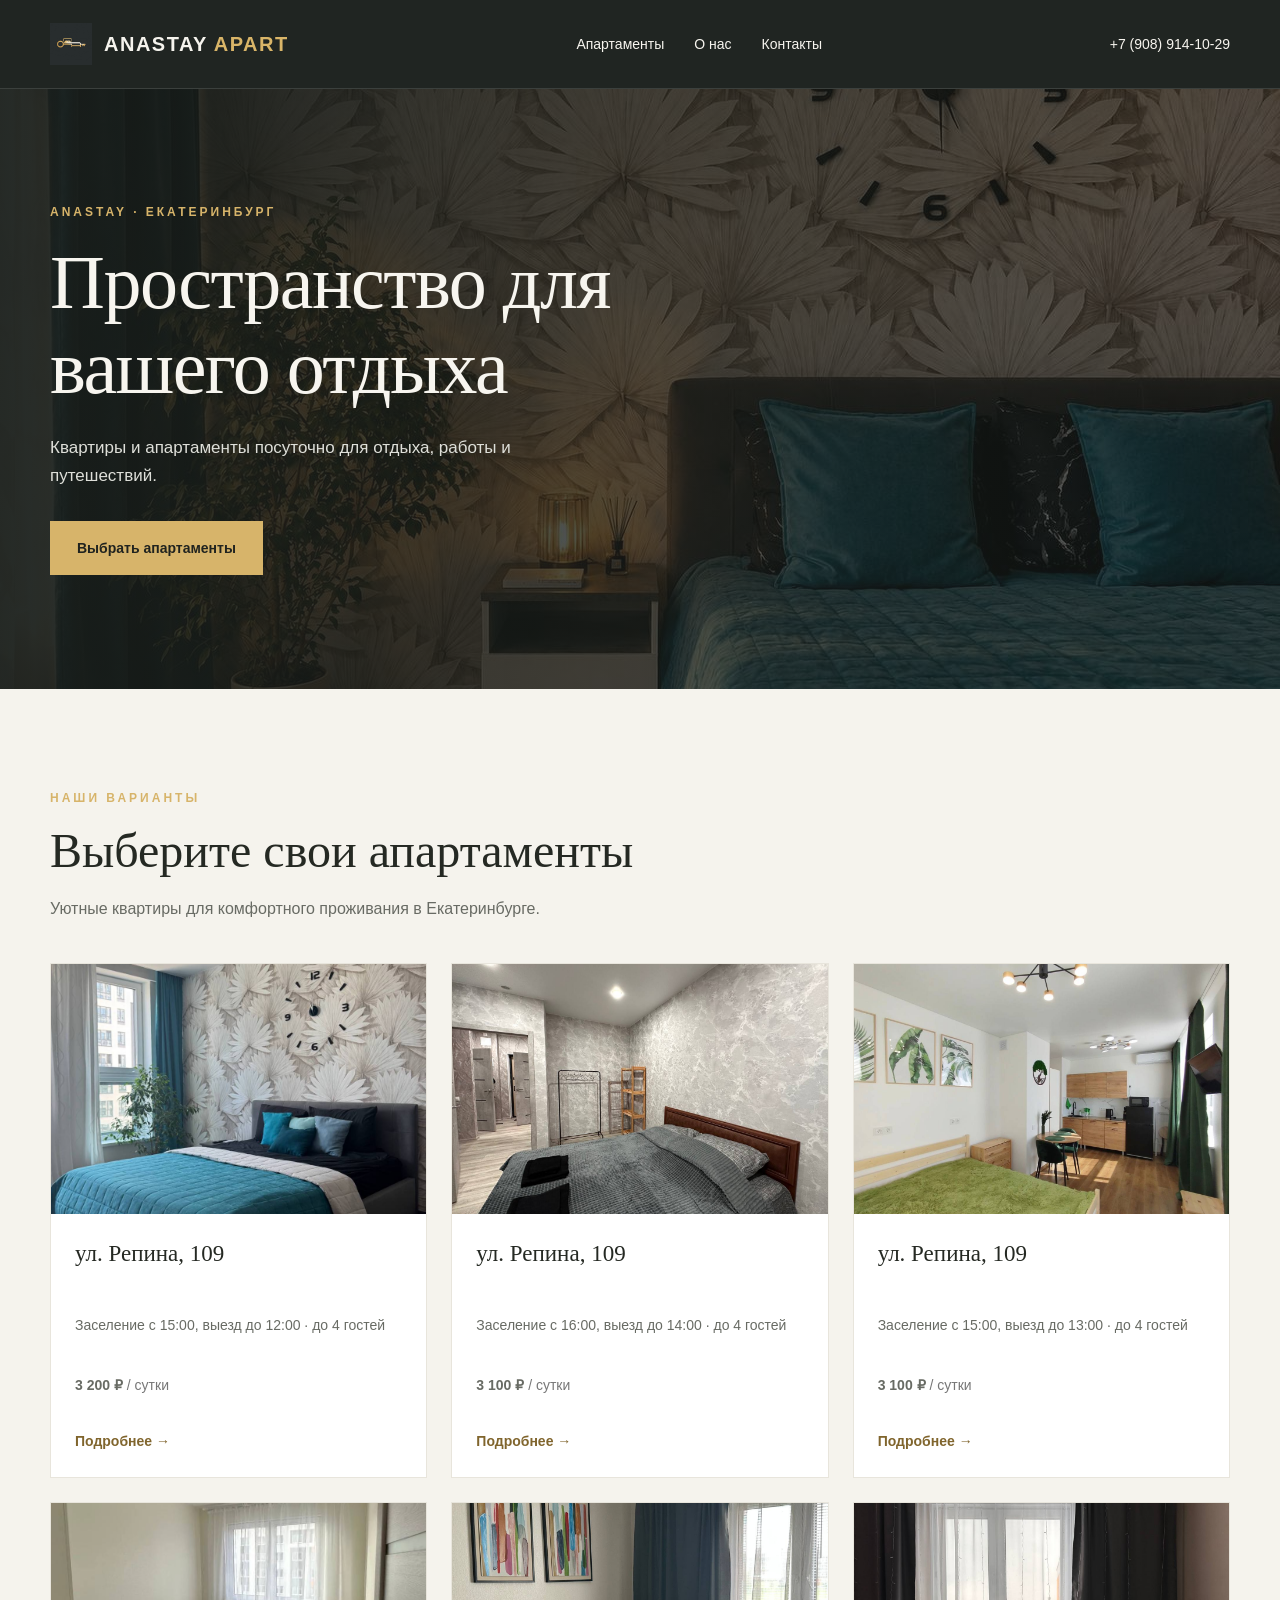
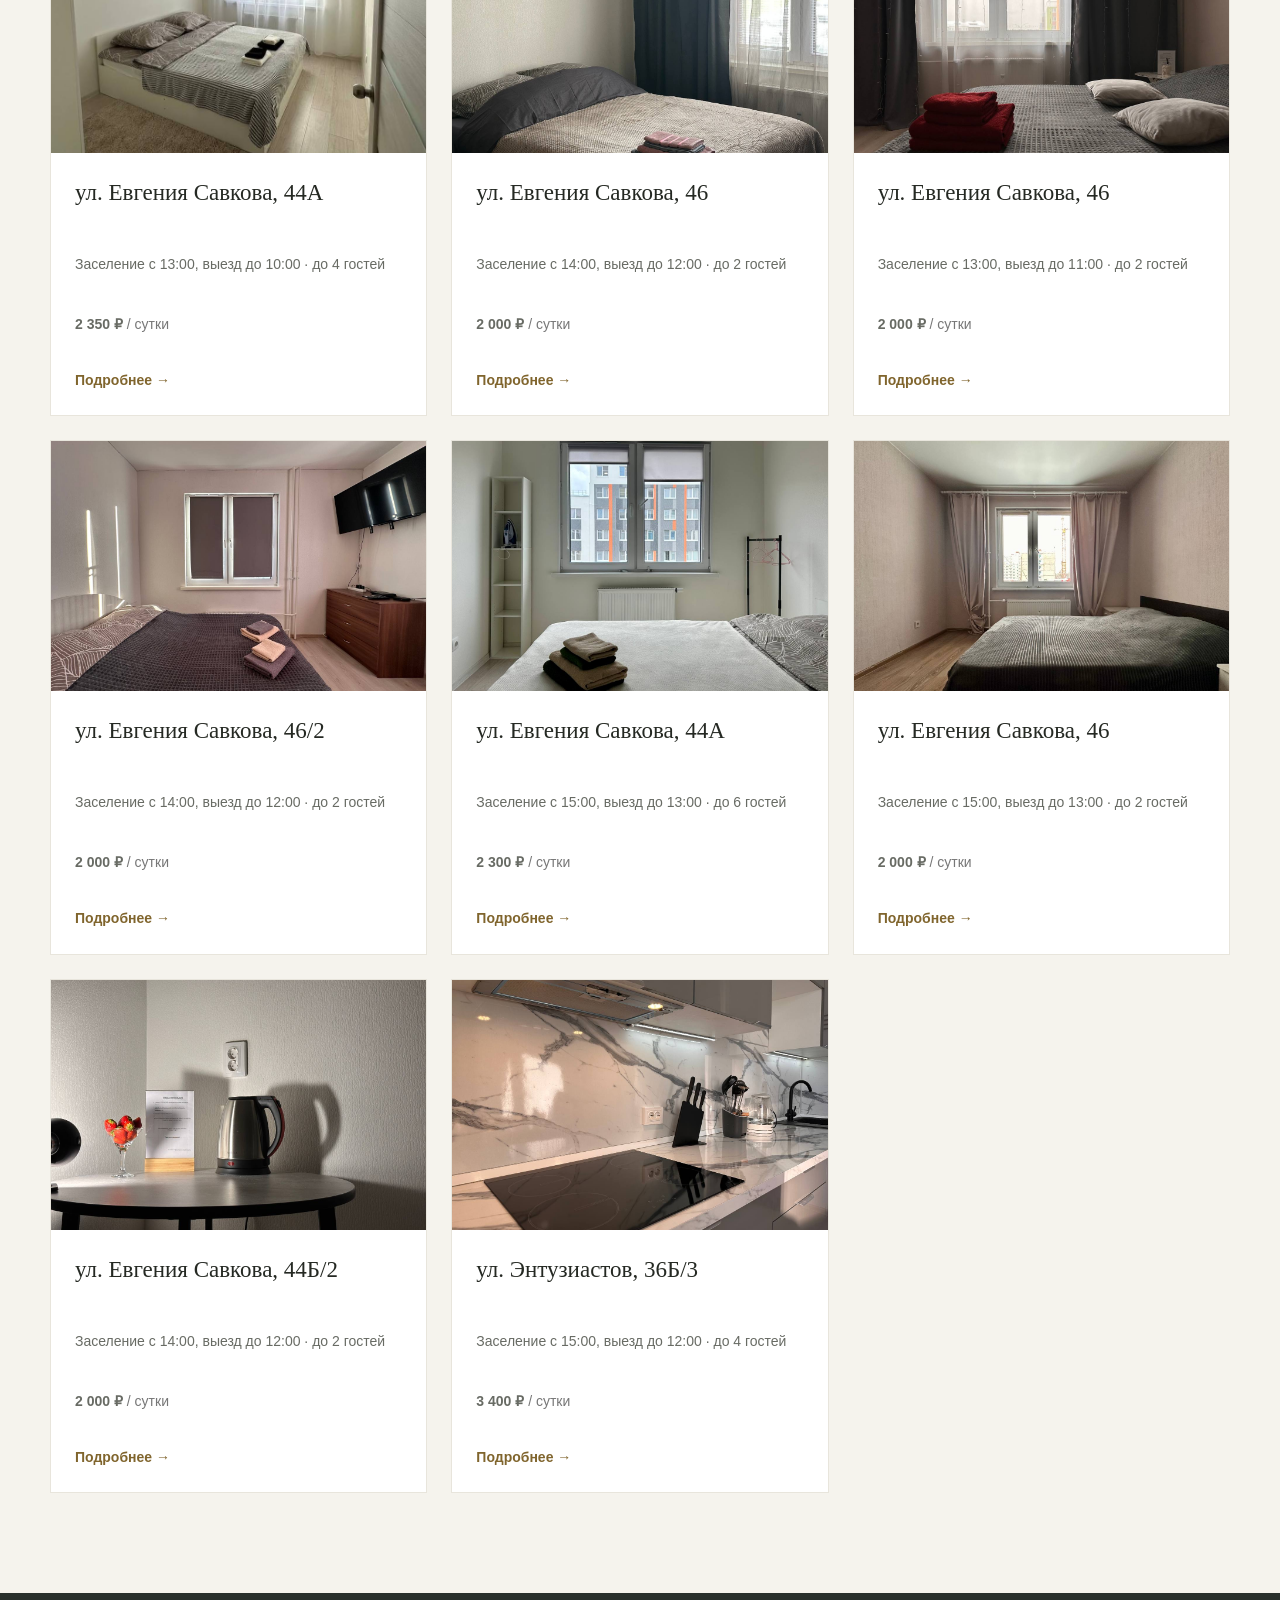
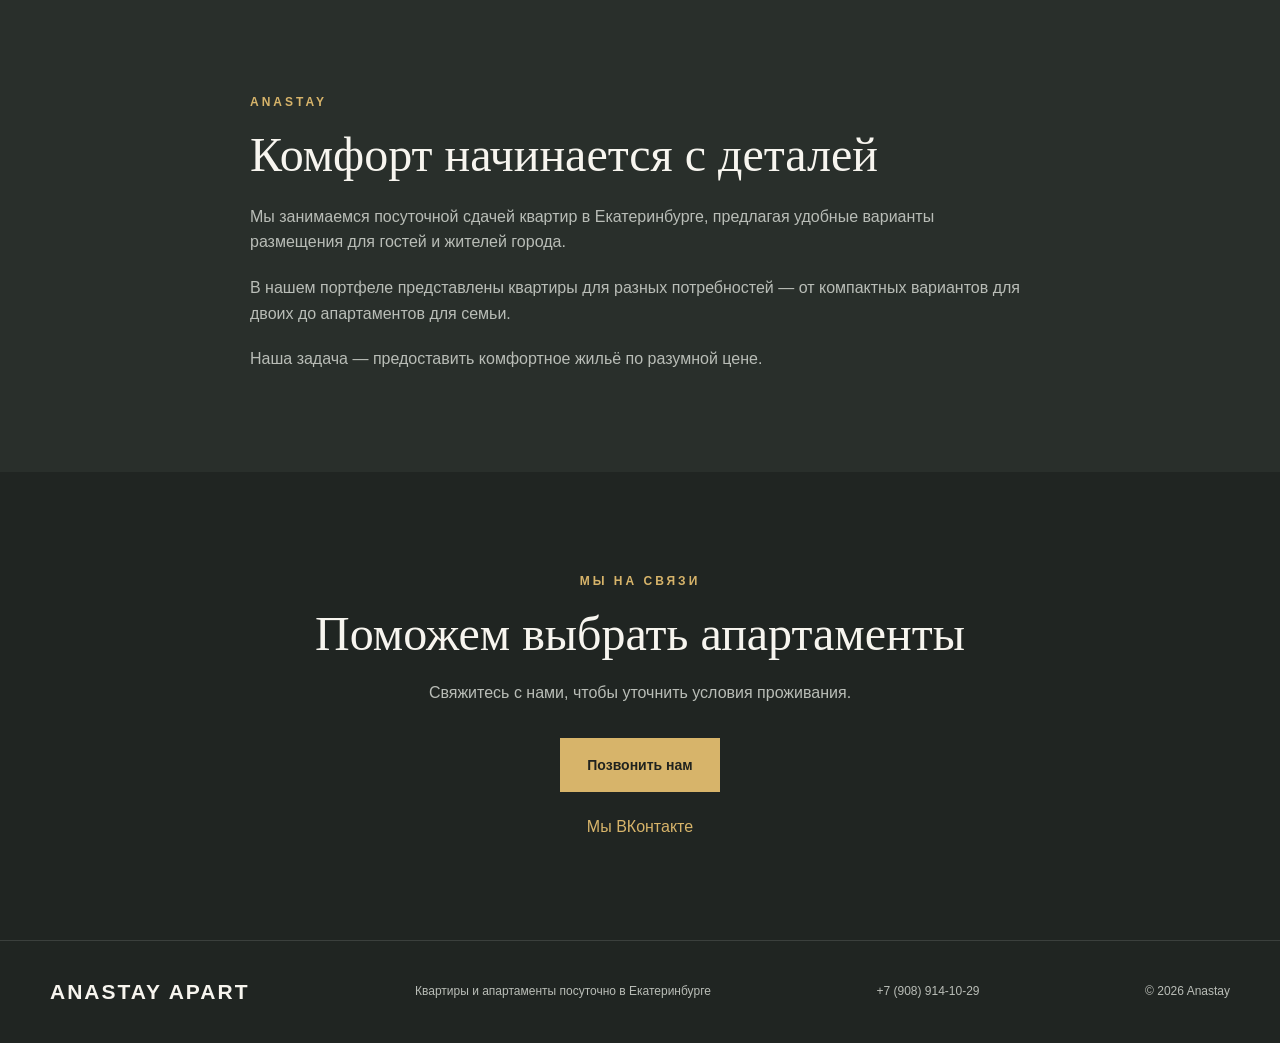
==== index.html @ eadfdbca "Update index.html" ====
<!DOCTYPE html>
<html lang="ru">
<head>
  <meta charset="UTF-8">
  <meta name="viewport" content="width=device-width, initial-scale=1.0">

  <meta name="description" content="Квартиры и апартаменты посуточно в Екатеринбурге. Уютное жильё для отдыха, работы и путешествий.">

  <meta name="theme-color" content="#202522">

  <title>ANASTAY APART — квартиры посуточно в Екатеринбурге</title>

  <link rel="stylesheet" href="style.css?v=3">
</head>

<body>
  <header class="header">
    <div class="container header__inner">

      <a class="logo" href="./" aria-label="ANASTAY APART — главная">
        <img src="logo.png" alt="ANASTAY APART">
        <span class="logo__text">ANASTAY <span>APART</span></span>
      </a>

      <nav class="nav" aria-label="Основная навигация">
        <a href="#apartments">Апартаменты</a>
        <a href="#about">О нас</a>
        <a href="#contacts">Контакты</a>
      </nav>

      <a class="header__phone" href="tel:+79089141029">
        +7 (908) 914-10-29
      </a>

    </div>
  </header>

  <main>
    <section
      class="hero"
      style="background-image: linear-gradient(90deg, rgba(24,29,26,.94), rgba(24,29,26,.55)), url('hero.jpg'); background-position: center; background-size: cover; background-repeat: no-repeat;"
    >
      <div class="container hero__content">
        <p class="eyebrow">ANASTAY · ЕКАТЕРИНБУРГ</p>

        <h1>Пространство для вашего отдыха</h1>

        <p class="hero__text">
          Квартиры и апартаменты посуточно
          для отдыха, работы и путешествий.
        </p>

        <a class="button" href="#apartments">
          Выбрать апартаменты
        </a>
      </div>
    </section>

    <section class="apartments section" id="apartments">
      <div class="container">

        <p class="eyebrow">НАШИ ВАРИАНТЫ</p>

        <h2>Выберите свои апартаменты</h2>

        <p class="section__text">
          Уютные квартиры для комфортного проживания в Екатеринбурге.
        </p>

        <div class="apartments__grid" id="apartment-list">

          <article class="apartment-card">
            <a href="apartment-1.html" aria-label="Подробнее о квартире на Репина, 109">
              <img class="apartment-card__image" src="apartment-1-6.jpg" alt="Квартира на улице Репина, 109" loading="lazy">
            </a>
            <div class="apartment-card__content">
              <h3>ул. Репина, 109</h3>
              <p>Заселение с 15:00, выезд до 12:00 · до 4 гостей</p>
              <p class="apartment-card__price">3 200 ₽ <span>/ сутки</span></p>
              <a class="apartment-card__link" href="apartment-1.html">Подробнее →</a>
            </div>
          </article>

          <article class="apartment-card">
            <a href="apartment-2.html" aria-label="Подробнее о квартире на Репина, 109">
              <img class="apartment-card__image" src="apartment-2-1.jpg" alt="Квартира на улице Репина, 109" loading="lazy">
            </a>
            <div class="apartment-card__content">
              <h3>ул. Репина, 109</h3>
              <p>Заселение с 16:00, выезд до 14:00 · до 4 гостей</p>
              <p class="apartment-card__price">3 100 ₽ <span>/ сутки</span></p>
              <a class="apartment-card__link" href="apartment-2.html">Подробнее →</a>
            </div>
          </article>

          <article class="apartment-card">
            <a href="apartment-3.html" aria-label="Подробнее о квартире на Репина, 109">
              <img class="apartment-card__image" src="apartment-3-1.jpg" alt="Квартира на улице Репина, 109" loading="lazy">
            </a>
            <div class="apartment-card__content">
              <h3>ул. Репина, 109</h3>
              <p>Заселение с 15:00, выезд до 13:00 · до 4 гостей</p>
              <p class="apartment-card__price">3 100 ₽ <span>/ сутки</span></p>
              <a class="apartment-card__link" href="apartment-3.html">Подробнее →</a>
            </div>
          </article>

          <article class="apartment-card">
            <a href="apartment-4.html" aria-label="Подробнее о квартире на Савкова, 44А">
              <img class="apartment-card__image" src="apartment-4-1.jpg" alt="Квартира на улице Евгения Савкова, 44А" loading="lazy">
            </a>
            <div class="apartment-card__content">
              <h3>ул. Евгения Савкова, 44А</h3>
              <p>Заселение с 13:00, выезд до 10:00 · до 4 гостей</p>
              <p class="apartment-card__price">2 350 ₽ <span>/ сутки</span></p>
              <a class="apartment-card__link" href="apartment-4.html">Подробнее →</a>
            </div>
          </article>

          <article class="apartment-card">
            <a href="apartment-5.html" aria-label="Подробнее о квартире на Савкова, 46">
              <img class="apartment-card__image" src="apartment-5-1.jpg" alt="Квартира на улице Евгения Савкова, 46" loading="lazy">
            </a>
            <div class="apartment-card__content">
              <h3>ул. Евгения Савкова, 46</h3>
              <p>Заселение с 14:00, выезд до 12:00 · до 2 гостей</p>
              <p class="apartment-card__price">2 000 ₽ <span>/ сутки</span></p>
              <a class="apartment-card__link" href="apartment-5.html">Подробнее →</a>
            </div>
          </article>

          <article class="apartment-card">
            <a href="apartment-6.html" aria-label="Подробнее о квартире на Савкова, 46">
              <img class="apartment-card__image" src="apartment-6-1.jpg" alt="Квартира на улице Евгения Савкова, 46" loading="lazy">
            </a>
            <div class="apartment-card__content">
              <h3>ул. Евгения Савкова, 46</h3>
              <p>Заселение с 13:00, выезд до 11:00 · до 2 гостей</p>
              <p class="apartment-card__price">2 000 ₽ <span>/ сутки</span></p>
              <a class="apartment-card__link" href="apartment-6.html">Подробнее →</a>
            </div>
          </article>

          <article class="apartment-card">
            <a href="apartment-7.html" aria-label="Подробнее о квартире на Савкова, 46/2">
              <img class="apartment-card__image" src="apartment-7-1.jpg" alt="Квартира на улице Евгения Савкова, 46/2" loading="lazy">
            </a>
            <div class="apartment-card__content">
              <h3>ул. Евгения Савкова, 46/2</h3>
              <p>Заселение с 14:00, выезд до 12:00 · до 2 гостей</p>
              <p class="apartment-card__price">2 000 ₽ <span>/ сутки</span></p>
              <a class="apartment-card__link" href="apartment-7.html">Подробнее →</a>
            </div>
          </article>

          <article class="apartment-card">
            <a href="apartment-8.html" aria-label="Подробнее о квартире на Савкова, 44А">
              <img class="apartment-card__image" src="apartment-8-1.jpg" alt="Квартира на улице Евгения Савкова, 44А" loading="lazy">
            </a>
            <div class="apartment-card__content">
              <h3>ул. Евгения Савкова, 44А</h3>
              <p>Заселение с 15:00, выезд до 13:00 · до 6 гостей</p>
              <p class="apartment-card__price">2 300 ₽ <span>/ сутки</span></p>
              <a class="apartment-card__link" href="apartment-8.html">Подробнее →</a>
            </div>
          </article>

          <article class="apartment-card">
            <a href="apartment-9.html" aria-label="Подробнее о квартире на Савкова, 46">
              <img class="apartment-card__image" src="apartment-9-1.jpg" alt="Квартира на улице Евгения Савкова, 46" loading="lazy">
            </a>
            <div class="apartment-card__content">
              <h3>ул. Евгения Савкова, 46</h3>
              <p>Заселение с 15:00, выезд до 13:00 · до 2 гостей</p>
              <p class="apartment-card__price">2 000 ₽ <span>/ сутки</span></p>
              <a class="apartment-card__link" href="apartment-9.html">Подробнее →</a>
            </div>
          </article>

          <article class="apartment-card">
            <a href="apartment-10.html" aria-label="Подробнее о квартире на Савкова, 44Б/2">
              <img class="apartment-card__image" src="apartment-10-1.jpg" alt="Квартира на улице Евгения Савкова, 44Б/2" loading="lazy">
            </a>
            <div class="apartment-card__content">
              <h3>ул. Евгения Савкова, 44Б/2</h3>
              <p>Заселение с 14:00, выезд до 12:00 · до 2 гостей</p>
              <p class="apartment-card__price">2 000 ₽ <span>/ сутки</span></p>
              <a class="apartment-card__link" href="apartment-10.html">Подробнее →</a>
            </div>
          </article>

          <article class="apartment-card">
            <a href="apartment-11.html" aria-label="Подробнее о квартире на Энтузиастов, 36Б/3">
              <img class="apartment-card__image" src="apartment-11-1.jpg" alt="Квартира на улице Энтузиастов, 36Б/3" loading="lazy">
            </a>
            <div class="apartment-card__content">
              <h3>ул. Энтузиастов, 36Б/3</h3>
              <p>Заселение с 15:00, выезд до 12:00 · до 4 гостей</p>
              <p class="apartment-card__price">3 400 ₽ <span>/ сутки</span></p>
              <a class="apartment-card__link" href="apartment-11.html">Подробнее →</a>
            </div>
          </article>

        </div>
      </div>
    </section>

    <section class="about section" id="about">
      <div class="container about__content">
        <p class="eyebrow">ANASTAY</p>

        <h2>Комфорт начинается с деталей</h2>

        <p>
          Мы занимаемся посуточной сдачей квартир в Екатеринбурге,
          предлагая удобные варианты размещения для гостей и жителей города.
        </p>

        <p>
          В нашем портфеле представлены квартиры для разных потребностей —
          от компактных вариантов для двоих до апартаментов для семьи.
        </p>

        <p>
          Наша задача — предоставить комфортное жильё по разумной цене.
        </p>
      </div>
    </section>

    <section class="contacts section" id="contacts">
      <div class="container contacts__content">
        <p class="eyebrow">МЫ НА СВЯЗИ</p>

        <h2>Поможем выбрать апартаменты</h2>

        <p>Свяжитесь с нами, чтобы уточнить условия проживания.</p>

        <a class="button" href="tel:+79089141029">
          Позвонить нам
        </a>

        <a
          class="social-link"
          href="https://vk.ru/anastayapart"
          target="_blank"
          rel="noopener noreferrer"
        >
          Мы ВКонтакте
        </a>
      </div>
    </section>
  </main>

  <footer class="footer">
    <div class="container footer__inner">
      <a class="logo" href="./">ANASTAY APART</a>

      <p>Квартиры и апартаменты посуточно в Екатеринбурге</p>

      <a href="tel:+79089141029">+7 (908) 914-10-29</a>

      <p>© <span id="year">2026</span> Anastay</p>
    </div>
  </footer>
</body>
</html>
---- style.css ----
:root {
  --bg: #202522;
  --bg-light: #292f2b;
  --gold: #d7b46a;
  --gold-light: #ead39b;
  --text: #f7f5ef;
  --muted: #b9bdb7;
  --border: rgba(255, 255, 255, 0.12);
}

* {
  box-sizing: border-box;
  margin: 0;
  padding: 0;
}

html {
  scroll-behavior: smooth;
}

body {
  background: var(--bg);
  color: var(--text);
  font-family: Arial, Helvetica, sans-serif;
  line-height: 1.6;
}

a {
  color: inherit;
  text-decoration: none;
}

button,
a {
  -webkit-tap-highlight-color: transparent;
}

.container {
  width: min(1180px, calc(100% - 48px));
  margin: 0 auto;
}

.header {
  position: relative;
  z-index: 10;
  border-bottom: 1px solid var(--border);
  background: var(--bg);
}

.header__inner {
  min-height: 88px;
  display: flex;
  align-items: center;
  justify-content: space-between;
  gap: 28px;
}

.logo {
  flex-shrink: 0;
  font-size: 21px;
  font-weight: 700;
  letter-spacing: 2px;
}

.logo span {
  color: var(--gold);
  font-weight: 400;
}

.nav {
  display: flex;
  align-items: center;
  gap: 30px;
}

.nav a,
.header__phone {
  font-size: 14px;
  transition: color 0.2s ease;
}

.nav a:hover,
.header__phone:hover,
.social-link:hover {
  color: var(--gold);
}

.header__phone {
  white-space: nowrap;
}

.hero {
  min-height: 600px;
  display: flex;
  align-items: center;
  position: relative;
  overflow: hidden;
  background:
    linear-gradient(
      90deg,
      rgba(24, 29, 26, 0.96) 0%,
      rgba(24, 29, 26, 0.82) 48%,
      rgba(24, 29, 26, 0.35) 100%
    ),
    url("images/hero.jpg") center 55% / cover no-repeat,
    var(--bg-light);
}

.hero__content {
  padding-top: 80px;
  padding-bottom: 80px;
}

.eyebrow {
  margin-bottom: 18px;
  color: var(--gold);
  font-size: 12px;
  font-weight: 700;
  letter-spacing: 3px;
  text-transform: uppercase;
}

.hero h1 {
  max-width: 760px;
  font-family: Georgia, "Times New Roman", serif;
  font-size: clamp(42px, 6vw, 76px);
  font-weight: 400;
  line-height: 1.12;
  letter-spacing: -1.5px;
}

.hero__text {
  max-width: 500px;
  margin-top: 24px;
  color: #dedfd9;
  font-size: 17px;
}

.button {
  min-height: 54px;
  margin-top: 32px;
  padding: 15px 26px;
  display: inline-flex;
  align-items: center;
  justify-content: center;
  background: var(--gold);
  color: #20231f;
  border: 1px solid var(--gold);
  font-size: 14px;
  font-weight: 700;
  transition:
    background 0.2s ease,
    color 0.2s ease;
}

.button:hover {
  background: var(--gold-light);
  border-color: var(--gold-light);
}

.section {
  padding: 100px 0;
}

.apartments {
  background: #f5f3ed;
  color: #252923;
}

.apartments .eyebrow,
.about .eyebrow,
.contacts .eyebrow {
  margin-bottom: 14px;
}

.apartments h2,
.about h2,
.contacts h2 {
  font-family: Georgia, "Times New Roman", serif;
  font-size: clamp(32px, 4vw, 48px);
  font-weight: 400;
  line-height: 1.2;
}

.section__text {
  margin-top: 16px;
  color: #686b64;
}

.apartments__grid {
  display: grid;
  grid-template-columns: repeat(3, minmax(0, 1fr));
  gap: 24px;
  margin-top: 42px;
}

.apartment-card {
  min-width: 0;
  overflow: hidden;
  background: #fff;
  border: 1px solid #e8e5dc;
}

.apartment-card__image {
  display: block;
  width: 100%;
  height: 250px;
  object-fit: cover;
  background: #e5e2d9;
}

.apartment-card__content {
  padding: 24px;
}

.apartment-card h3 {
  font-family: Georgia, "Times New Roman", serif;
  font-size: 23px;
  font-weight: 400;
  line-height: 1.35;
}

.apartment-card p {
  margin-top: 12px;
  color: #686b64;
  font-size: 14px;
}

.apartment-card__link {
  display: inline-block;
  margin-top: 20px;
  color: #80652d;
  font-size: 14px;
  font-weight: 700;
}

.about {
  background: var(--bg-light);
}

.about__content {
  max-width: 780px;
}

.about__content > p:not(.eyebrow) {
  margin-top: 20px;
  color: var(--muted);
  font-size: 16px;
}

.contacts {
  text-align: center;
  background: var(--bg);
}

.contacts__content {
  max-width: 700px;
}

.contacts__content > p:not(.eyebrow) {
  margin-top: 18px;
  color: var(--muted);
}

.social-link {
  display: block;
  width: fit-content;
  margin: 22px auto 0;
  color: var(--gold);
  transition: color 0.2s ease;
}

.footer {
  padding: 34px 0;
  border-top: 1px solid var(--border);
}

.footer__inner {
  display: flex;
  align-items: center;
  justify-content: space-between;
  flex-wrap: wrap;
  gap: 20px;
}

.footer__inner p,
.footer__inner > a:not(.logo) {
  color: var(--muted);
  font-size: 12px;
}

@media (max-width: 900px) {
  .header__inner {
    min-height: 76px;
    flex-wrap: wrap;
    padding-top: 18px;
    padding-bottom: 18px;
    gap: 16px;
  }

  .nav {
    order: 3;
    width: 100%;
    gap: 22px;
  }

  .apartments__grid {
    grid-template-columns: repeat(2, minmax(0, 1fr));
  }

  .section {
    padding: 76px 0;
  }
}

@media (max-width: 600px) {
  .container {
    width: calc(100% - 32px);
  }

  .logo {
    font-size: 17px;
    letter-spacing: 1.5px;
  }

  .header__phone {
    font-size: 12px;
  }

  .nav {
    justify-content: space-between;
    gap: 12px;
  }

  .nav a {
    font-size: 12px;
  }

  .hero {
    min-height: 520px;
    background-position: 58% center;
  }

  .hero__content {
    padding-top: 64px;
    padding-bottom: 64px;
  }

  .hero h1 {
    font-size: clamp(38px, 10vw, 54px);
  }

  .hero__text {
    font-size: 15px;
  }

  .section {
    padding: 64px 0;
  }

  .apartments__grid {
    grid-template-columns: 1fr;
    gap: 20px;
    margin-top: 30px;
  }

  .apartment-card__image {
    height: 240px;
  }

  .apartment-card__content {
    padding: 20px;
  }

  .footer__inner {
    flex-direction: column;
    align-items: flex-start;
  }
}


.header .logo {
    display: flex;
    align-items: center;
    gap: 12px;
    text-decoration: none;
}

.header .logo img {
    display: block;
    width: 55px;
    height: 55px;
    object-fit: contain;
    flex-shrink: 0;
}

.header .logo span {
    font-size: 20px;
    font-weight: 600;
    white-space: nowrap;
}

/* Логотип и название ANASTAYA APART */
.header .logo {
    display: flex;
    align-items: center;
    gap: 12px;
    text-decoration: none;
    flex-shrink: 0;
}

.header .logo img {
    width: 42px;
    height: 42px;
    object-fit: contain;
    flex-shrink: 0;
}

.header .logo__text {
    color: #f5f3ed;
    font-size: 20px;
    font-weight: 600;
    letter-spacing: 1.5px;
    white-space: nowrap;
}

.header .logo__text span {
    color: #d9b568;
}

.apartment-card__price {
    margin: 16px 0;
    color: #a77b32;
    font-size: 22px;
    font-weight: 700;
}

.apartment-card__price span {
    color: #777;
    font-size: 14px;
    font-weight: 400;
}


/* Кнопка бронирования в Telegram */
.apartment-card__telegram {
  display: flex;
  align-items: center;
  justify-content: center;
  width: 100%;
  box-sizing: border-box;
  margin-top: 16px;
  padding: 14px 16px;
  background: #d9b66f;
  color: #202722;
  text-align: center;
  text-decoration: none;
  font-size: 14px;
  font-weight: 600;
  border: 1px solid #d9b66f;
  border-radius: 4px;
  transition: background 0.25s ease, color 0.25s ease;
}

.apartment-card__telegram:hover {
  background: #202722;
  color: #d9b66f;
  border-color: #d9b66f;
}
/* Выравнивание содержимого всех карточек */
.apartment-card {
  display: flex;
  flex-direction: column;
  height: 100%;
}

.apartment-card__content {
  display: flex;
  flex-direction: column;
  flex: 1;
}

.apartment-card__content h3 {
  min-height: 64px;
}

.apartment-card__content > p:first-of-type {
  min-height: 48px;
}

.apartment-card__price {
  margin-top: 16px;
  min-height: 24px;
}

.apartment-card__link {
  margin-top: auto;
  padding-top: 16px;
}
.apartment-card__vk {
  display: flex;
  align-items: center;
  justify-content: center;
  width: 100%;
  box-sizing: border-box;
  margin-top: 10px;
  text-align: center;
  text-decoration: none;
}
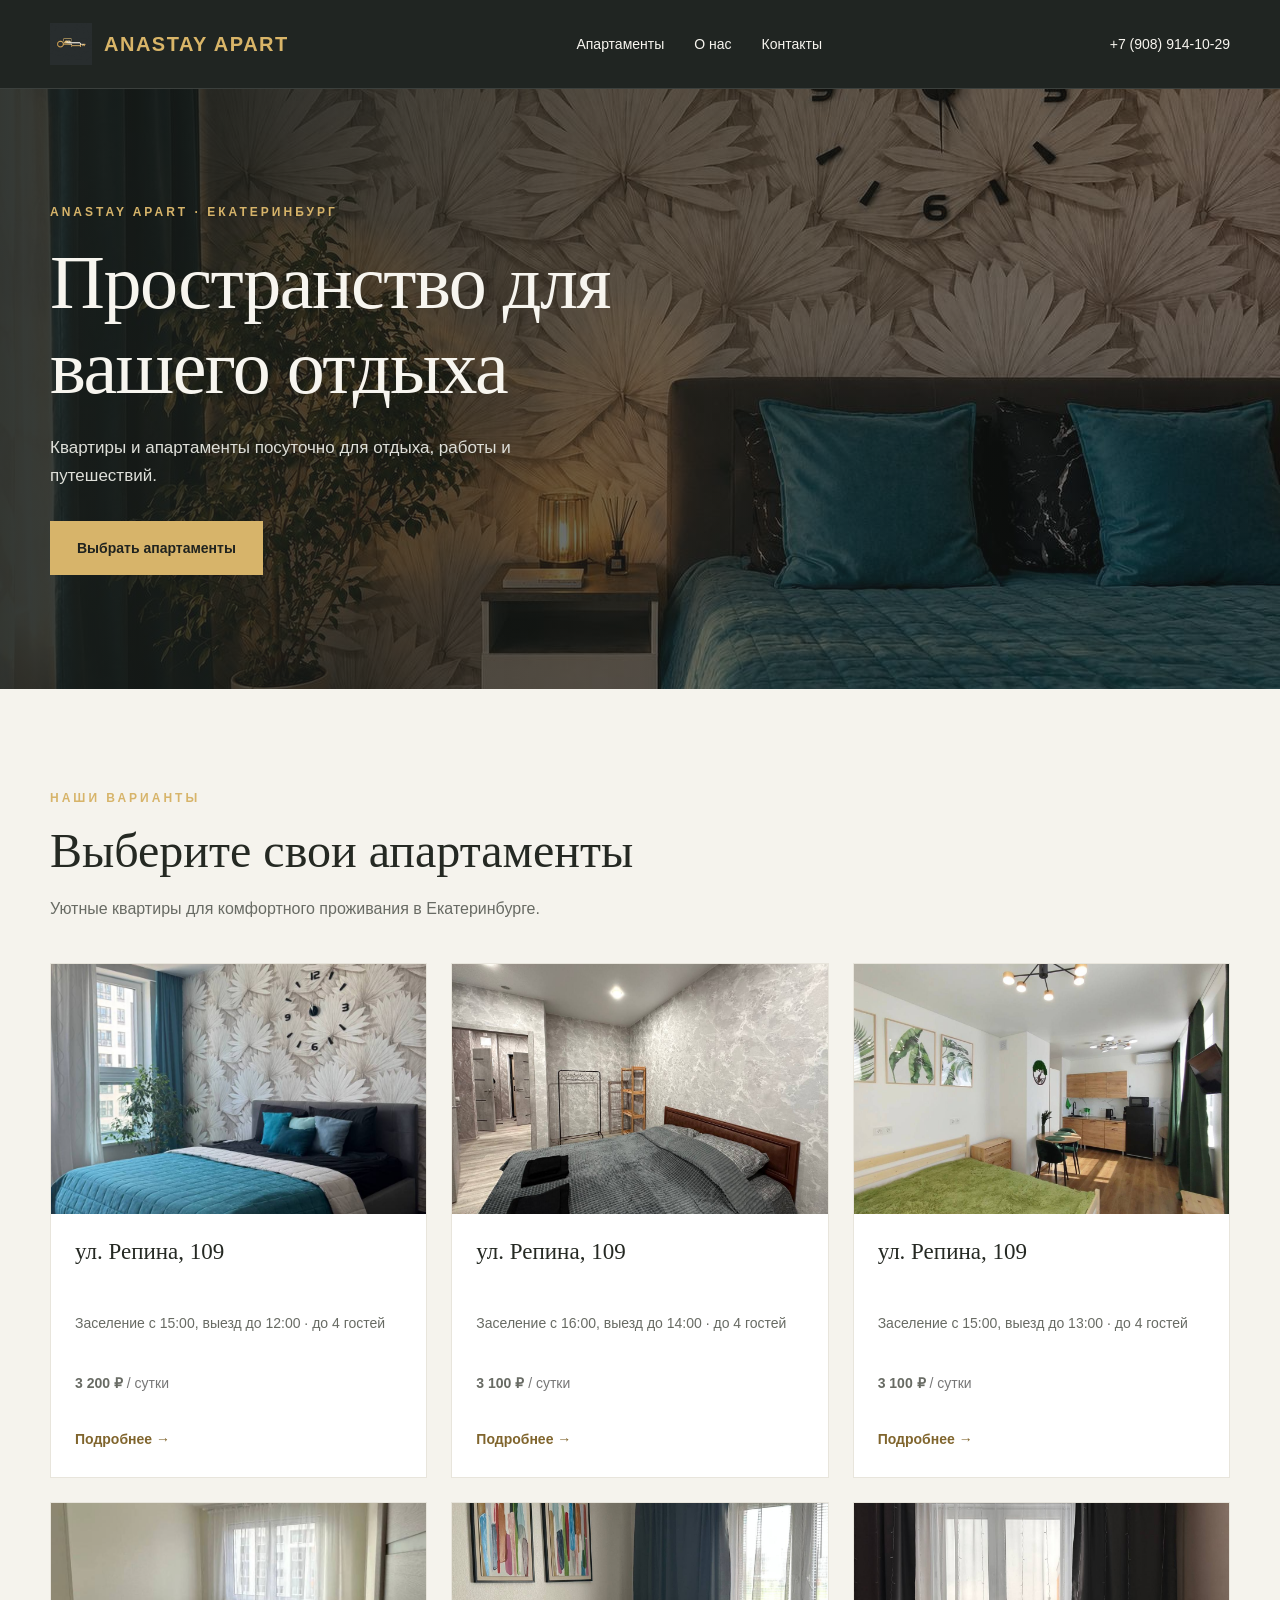
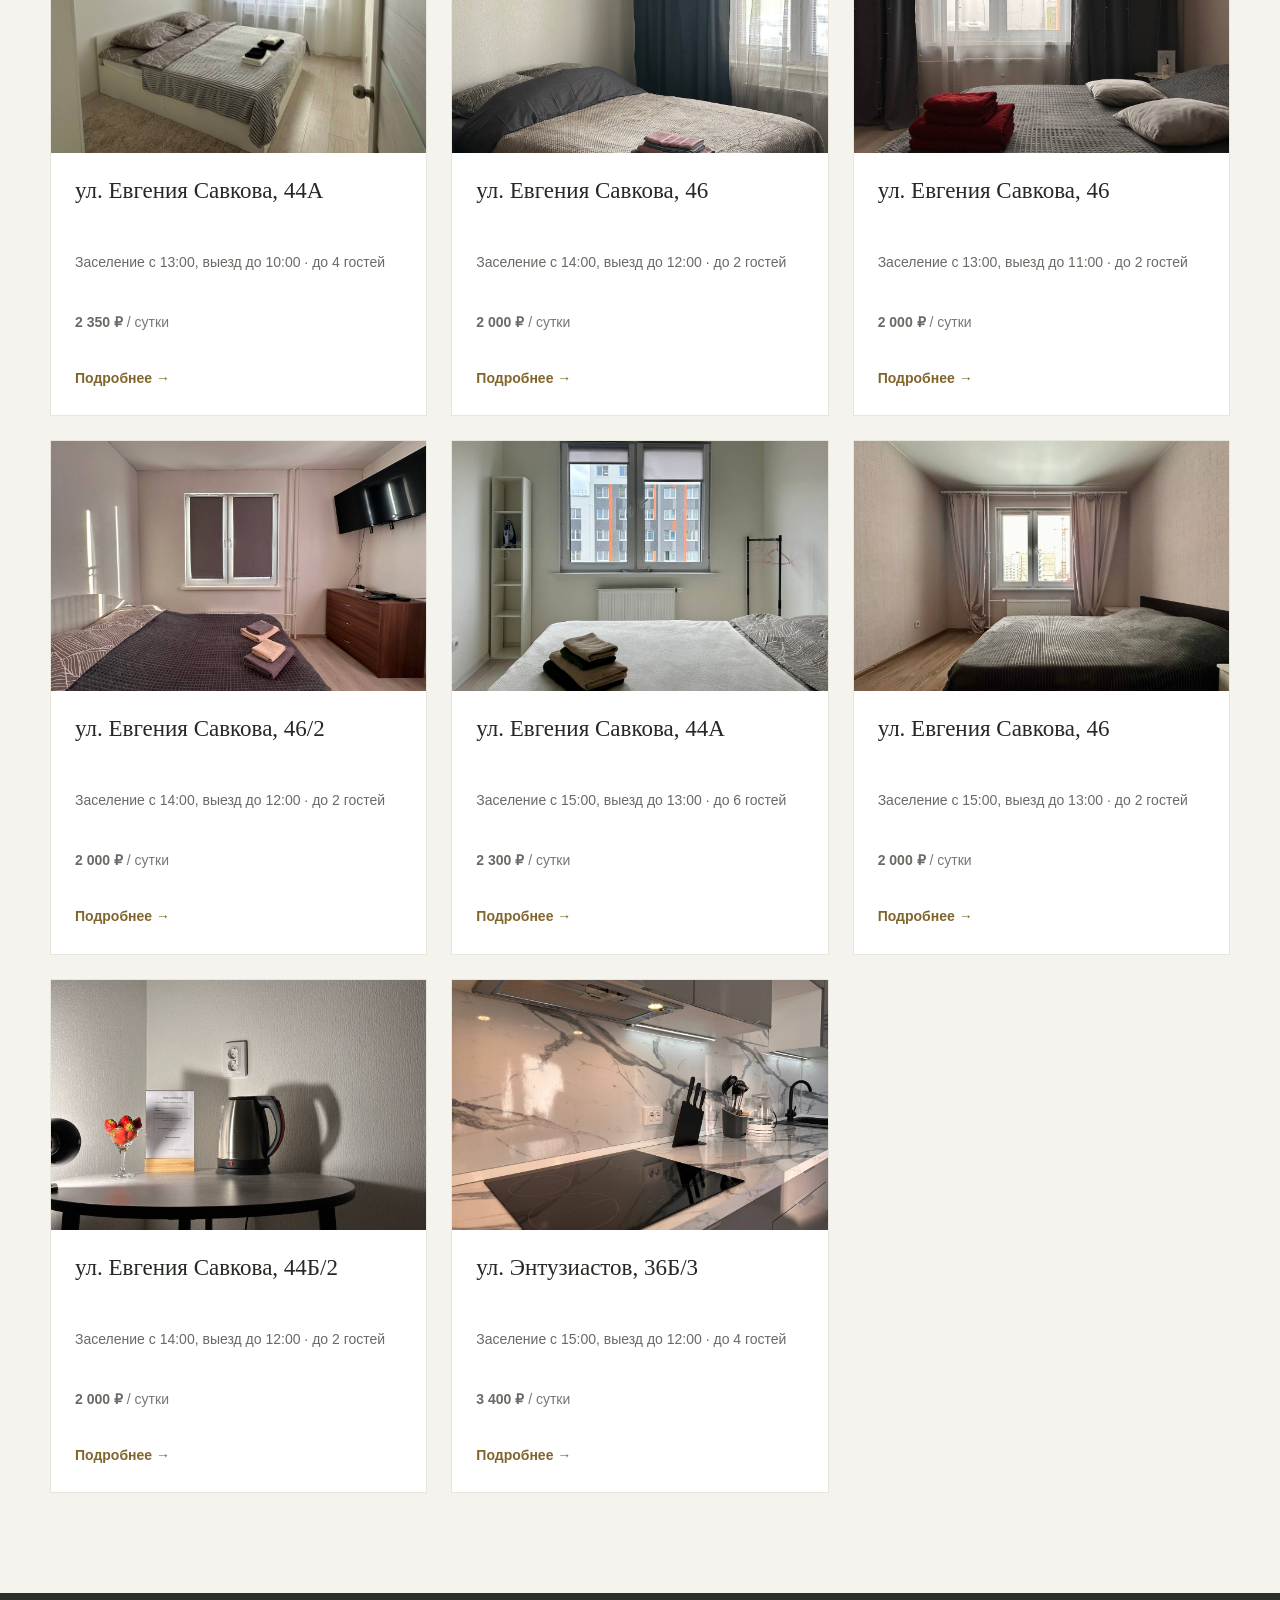
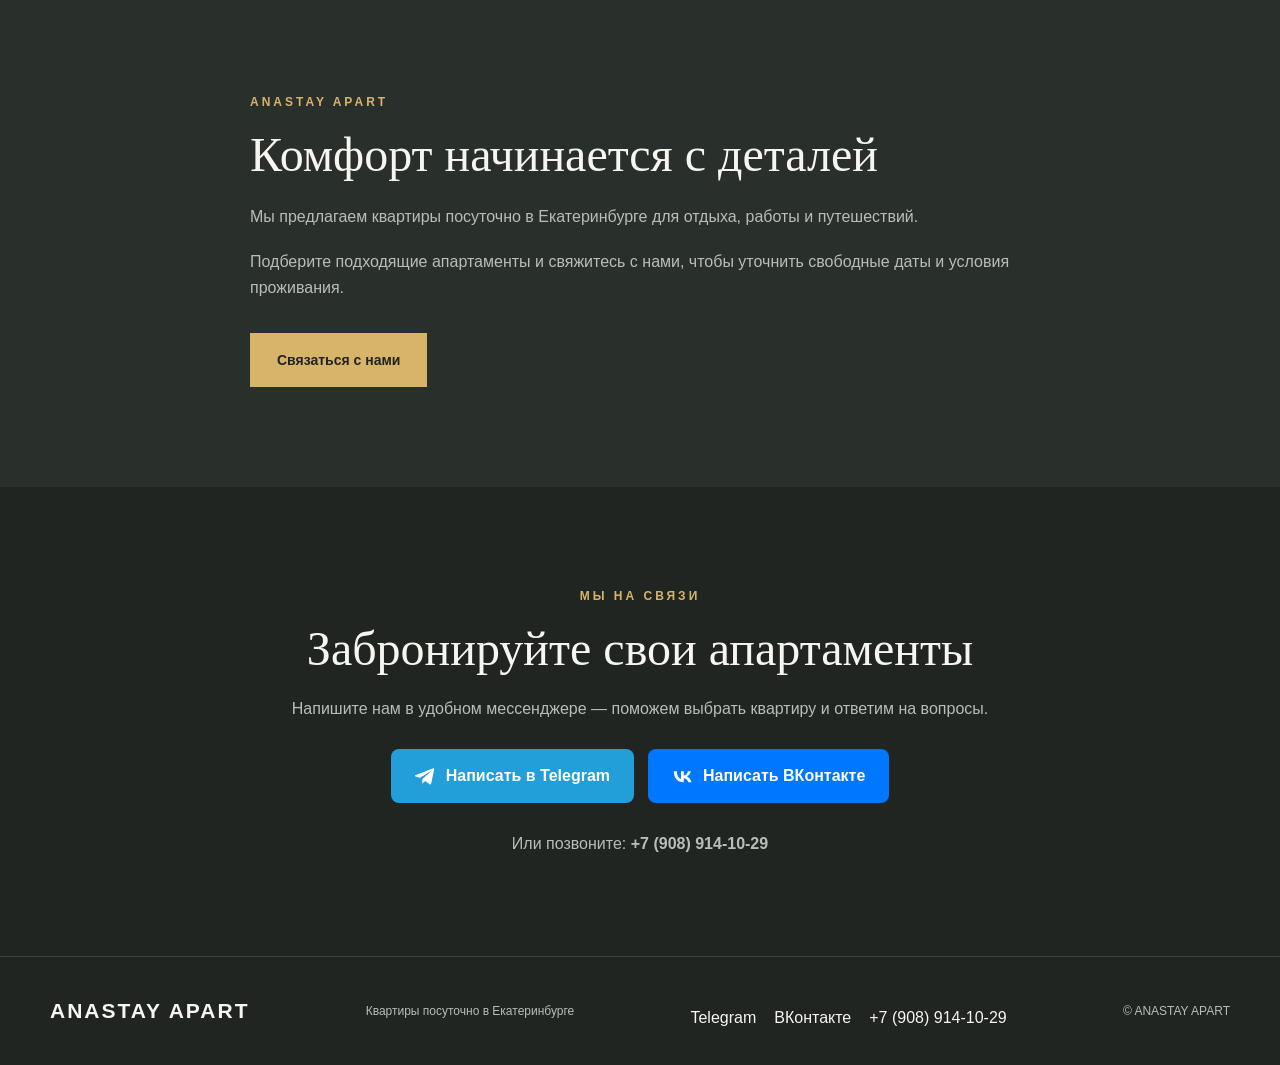
==== commit d167e587: "Update index.html" ====
--- a/index.html
+++ b/index.html
@@ -4,23 +4,141 @@
 <head>
   <meta charset="UTF-8">
   <meta name="viewport" content="width=device-width, initial-scale=1.0">
-
-  <meta name="description" content="Квартиры и апартаменты посуточно в Екатеринбурге. Уютное жильё для отдыха, работы и путешествий.">
-
   <meta name="theme-color" content="#202522">
+  <meta name="description" content="ANASTAY APART — квартиры посуточно в Екатеринбурге. Выберите апартаменты и напишите нам для бронирования.">
 
   <title>ANASTAY APART — квартиры посуточно в Екатеринбурге</title>
 
-  <link rel="stylesheet" href="style.css?v=3">
+  <link rel="icon" href="logo.png">
+  <link rel="stylesheet" href="style.css?v=4">
+
+  <style>
+    /* Дополнительные стили главной страницы и кнопок связи */
+    .contact-buttons {
+      display: flex;
+      flex-wrap: wrap;
+      justify-content: center;
+      gap: 14px;
+      margin: 28px 0;
+    }
+
+    .contact-button {
+      display: inline-flex;
+      align-items: center;
+      justify-content: center;
+      gap: 10px;
+      min-height: 52px;
+      padding: 14px 24px;
+      border-radius: 8px;
+      text-decoration: none;
+      font-weight: 600;
+      transition: transform .2s ease, opacity .2s ease;
+    }
+
+    .contact-button:hover {
+      transform: translateY(-2px);
+      opacity: .9;
+    }
+
+    .contact-button--telegram {
+      background: #229ED9;
+      color: #fff !important;
+    }
+
+    .contact-button--vk {
+      background: #0077FF;
+      color: #fff !important;
+    }
+
+    .contact-button svg {
+      width: 21px;
+      height: 21px;
+      flex-shrink: 0;
+    }
+
+    .contact-phone {
+      margin-top: 24px;
+    }
+
+    .contact-phone a {
+      color: inherit;
+      text-decoration: none;
+      font-weight: 600;
+    }
+
+    .apartment-card__image-link {
+      display: block;
+      overflow: hidden;
+    }
+
+    .apartment-card__image {
+      display: block;
+      width: 100%;
+      height: 250px;
+      object-fit: cover;
+    }
+
+    .apartment-card__content {
+      padding: 22px 24px 26px;
+    }
+
+    .apartment-card__content h3 {
+      margin-top: 0;
+    }
+
+    .apartment-card__description {
+      line-height: 1.6;
+    }
+
+    .apartment-card__price {
+      margin-top: 22px;
+      font-weight: 700;
+    }
+
+    .apartment-card__price span {
+      font-weight: 400;
+    }
+
+    .footer__socials {
+      display: flex;
+      flex-wrap: wrap;
+      justify-content: center;
+      gap: 18px;
+      margin-top: 14px;
+    }
+
+    .footer__socials a {
+      text-decoration: none;
+    }
+
+    @media (max-width: 600px) {
+      .contact-buttons {
+        flex-direction: column;
+      }
+
+      .contact-button {
+        width: 100%;
+        box-sizing: border-box;
+      }
+
+      .apartment-card__image {
+        height: 230px;
+      }
+    }
+  </style>
 </head>
 
 <body>
+
   <header class="header">
     <div class="container header__inner">
 
       <a class="logo" href="./" aria-label="ANASTAY APART — главная">
         <img src="logo.png" alt="ANASTAY APART">
-        <span class="logo__text">ANASTAY <span>APART</span></span>
+        <span class="logo__text">
+          <span class="logo__name">ANASTAY</span>
+          <span class="logo__subtitle">APART</span>
+        </span>
       </a>
 
       <nav class="nav" aria-label="Основная навигация">
@@ -37,18 +155,19 @@
   </header>
 
   <main>
+
     <section
       class="hero"
-      style="background-image: linear-gradient(90deg, rgba(24,29,26,.94), rgba(24,29,26,.55)), url('hero.jpg'); background-position: center; background-size: cover; background-repeat: no-repeat;"
+      style="background-image: linear-gradient(90deg, rgba(24,29,26,.88), rgba(24,29,26,.35)), url('hero.jpg'); background-position: center; background-size: cover; background-repeat: no-repeat;"
     >
       <div class="container hero__content">
-        <p class="eyebrow">ANASTAY · ЕКАТЕРИНБУРГ</p>
+        <p class="eyebrow">ANASTAY APART · ЕКАТЕРИНБУРГ</p>
 
         <h1>Пространство для вашего отдыха</h1>
 
         <p class="hero__text">
-          Квартиры и апартаменты посуточно
-          для отдыха, работы и путешествий.
+          Квартиры и апартаменты посуточно для отдыха,
+          работы и путешествий.
         </p>
 
         <a class="button" href="#apartments">
@@ -71,132 +190,132 @@
         <div class="apartments__grid" id="apartment-list">
 
           <article class="apartment-card">
-            <a href="apartment-1.html" aria-label="Подробнее о квартире на Репина, 109">
+            <a class="apartment-card__image-link" href="apartment-1.html">
               <img class="apartment-card__image" src="apartment-1-6.jpg" alt="Квартира на улице Репина, 109" loading="lazy">
             </a>
             <div class="apartment-card__content">
-              <h3>ул. Репина, 109</h3>
-              <p>Заселение с 15:00, выезд до 12:00 · до 4 гостей</p>
+              <h3 class="apartment-card__title">ул. Репина, 109</h3>
+              <p class="apartment-card__description">Заселение с 15:00, выезд до 12:00 · до 4 гостей</p>
               <p class="apartment-card__price">3 200 ₽ <span>/ сутки</span></p>
               <a class="apartment-card__link" href="apartment-1.html">Подробнее →</a>
             </div>
           </article>
 
           <article class="apartment-card">
-            <a href="apartment-2.html" aria-label="Подробнее о квартире на Репина, 109">
+            <a class="apartment-card__image-link" href="apartment-2.html">
               <img class="apartment-card__image" src="apartment-2-1.jpg" alt="Квартира на улице Репина, 109" loading="lazy">
             </a>
             <div class="apartment-card__content">
-              <h3>ул. Репина, 109</h3>
-              <p>Заселение с 16:00, выезд до 14:00 · до 4 гостей</p>
+              <h3 class="apartment-card__title">ул. Репина, 109</h3>
+              <p class="apartment-card__description">Заселение с 16:00, выезд до 14:00 · до 4 гостей</p>
               <p class="apartment-card__price">3 100 ₽ <span>/ сутки</span></p>
               <a class="apartment-card__link" href="apartment-2.html">Подробнее →</a>
             </div>
           </article>
 
           <article class="apartment-card">
-            <a href="apartment-3.html" aria-label="Подробнее о квартире на Репина, 109">
+            <a class="apartment-card__image-link" href="apartment-3.html">
               <img class="apartment-card__image" src="apartment-3-1.jpg" alt="Квартира на улице Репина, 109" loading="lazy">
             </a>
             <div class="apartment-card__content">
-              <h3>ул. Репина, 109</h3>
-              <p>Заселение с 15:00, выезд до 13:00 · до 4 гостей</p>
+              <h3 class="apartment-card__title">ул. Репина, 109</h3>
+              <p class="apartment-card__description">Заселение с 15:00, выезд до 13:00 · до 4 гостей</p>
               <p class="apartment-card__price">3 100 ₽ <span>/ сутки</span></p>
               <a class="apartment-card__link" href="apartment-3.html">Подробнее →</a>
             </div>
           </article>
 
           <article class="apartment-card">
-            <a href="apartment-4.html" aria-label="Подробнее о квартире на Савкова, 44А">
+            <a class="apartment-card__image-link" href="apartment-4.html">
               <img class="apartment-card__image" src="apartment-4-1.jpg" alt="Квартира на улице Евгения Савкова, 44А" loading="lazy">
             </a>
             <div class="apartment-card__content">
-              <h3>ул. Евгения Савкова, 44А</h3>
-              <p>Заселение с 13:00, выезд до 10:00 · до 4 гостей</p>
+              <h3 class="apartment-card__title">ул. Евгения Савкова, 44А</h3>
+              <p class="apartment-card__description">Заселение с 13:00, выезд до 10:00 · до 4 гостей</p>
               <p class="apartment-card__price">2 350 ₽ <span>/ сутки</span></p>
               <a class="apartment-card__link" href="apartment-4.html">Подробнее →</a>
             </div>
           </article>
 
           <article class="apartment-card">
-            <a href="apartment-5.html" aria-label="Подробнее о квартире на Савкова, 46">
+            <a class="apartment-card__image-link" href="apartment-5.html">
               <img class="apartment-card__image" src="apartment-5-1.jpg" alt="Квартира на улице Евгения Савкова, 46" loading="lazy">
             </a>
             <div class="apartment-card__content">
-              <h3>ул. Евгения Савкова, 46</h3>
-              <p>Заселение с 14:00, выезд до 12:00 · до 2 гостей</p>
+              <h3 class="apartment-card__title">ул. Евгения Савкова, 46</h3>
+              <p class="apartment-card__description">Заселение с 14:00, выезд до 12:00 · до 2 гостей</p>
               <p class="apartment-card__price">2 000 ₽ <span>/ сутки</span></p>
               <a class="apartment-card__link" href="apartment-5.html">Подробнее →</a>
             </div>
           </article>
 
           <article class="apartment-card">
-            <a href="apartment-6.html" aria-label="Подробнее о квартире на Савкова, 46">
+            <a class="apartment-card__image-link" href="apartment-6.html">
               <img class="apartment-card__image" src="apartment-6-1.jpg" alt="Квартира на улице Евгения Савкова, 46" loading="lazy">
             </a>
             <div class="apartment-card__content">
-              <h3>ул. Евгения Савкова, 46</h3>
-              <p>Заселение с 13:00, выезд до 11:00 · до 2 гостей</p>
+              <h3 class="apartment-card__title">ул. Евгения Савкова, 46</h3>
+              <p class="apartment-card__description">Заселение с 13:00, выезд до 11:00 · до 2 гостей</p>
               <p class="apartment-card__price">2 000 ₽ <span>/ сутки</span></p>
               <a class="apartment-card__link" href="apartment-6.html">Подробнее →</a>
             </div>
           </article>
 
           <article class="apartment-card">
-            <a href="apartment-7.html" aria-label="Подробнее о квартире на Савкова, 46/2">
+            <a class="apartment-card__image-link" href="apartment-7.html">
               <img class="apartment-card__image" src="apartment-7-1.jpg" alt="Квартира на улице Евгения Савкова, 46/2" loading="lazy">
             </a>
             <div class="apartment-card__content">
-              <h3>ул. Евгения Савкова, 46/2</h3>
-              <p>Заселение с 14:00, выезд до 12:00 · до 2 гостей</p>
+              <h3 class="apartment-card__title">ул. Евгения Савкова, 46/2</h3>
+              <p class="apartment-card__description">Заселение с 14:00, выезд до 12:00 · до 2 гостей</p>
               <p class="apartment-card__price">2 000 ₽ <span>/ сутки</span></p>
               <a class="apartment-card__link" href="apartment-7.html">Подробнее →</a>
             </div>
           </article>
 
           <article class="apartment-card">
-            <a href="apartment-8.html" aria-label="Подробнее о квартире на Савкова, 44А">
+            <a class="apartment-card__image-link" href="apartment-8.html">
               <img class="apartment-card__image" src="apartment-8-1.jpg" alt="Квартира на улице Евгения Савкова, 44А" loading="lazy">
             </a>
             <div class="apartment-card__content">
-              <h3>ул. Евгения Савкова, 44А</h3>
-              <p>Заселение с 15:00, выезд до 13:00 · до 6 гостей</p>
+              <h3 class="apartment-card__title">ул. Евгения Савкова, 44А</h3>
+              <p class="apartment-card__description">Заселение с 15:00, выезд до 13:00 · до 6 гостей</p>
               <p class="apartment-card__price">2 300 ₽ <span>/ сутки</span></p>
               <a class="apartment-card__link" href="apartment-8.html">Подробнее →</a>
             </div>
           </article>
 
           <article class="apartment-card">
-            <a href="apartment-9.html" aria-label="Подробнее о квартире на Савкова, 46">
+            <a class="apartment-card__image-link" href="apartment-9.html">
               <img class="apartment-card__image" src="apartment-9-1.jpg" alt="Квартира на улице Евгения Савкова, 46" loading="lazy">
             </a>
             <div class="apartment-card__content">
-              <h3>ул. Евгения Савкова, 46</h3>
-              <p>Заселение с 15:00, выезд до 13:00 · до 2 гостей</p>
+              <h3 class="apartment-card__title">ул. Евгения Савкова, 46</h3>
+              <p class="apartment-card__description">Заселение с 15:00, выезд до 13:00 · до 2 гостей</p>
               <p class="apartment-card__price">2 000 ₽ <span>/ сутки</span></p>
               <a class="apartment-card__link" href="apartment-9.html">Подробнее →</a>
             </div>
           </article>
 
           <article class="apartment-card">
-            <a href="apartment-10.html" aria-label="Подробнее о квартире на Савкова, 44Б/2">
+            <a class="apartment-card__image-link" href="apartment-10.html">
               <img class="apartment-card__image" src="apartment-10-1.jpg" alt="Квартира на улице Евгения Савкова, 44Б/2" loading="lazy">
             </a>
             <div class="apartment-card__content">
-              <h3>ул. Евгения Савкова, 44Б/2</h3>
-              <p>Заселение с 14:00, выезд до 12:00 · до 2 гостей</p>
+              <h3 class="apartment-card__title">ул. Евгения Савкова, 44Б/2</h3>
+              <p class="apartment-card__description">Заселение с 14:00, выезд до 12:00 · до 2 гостей</p>
               <p class="apartment-card__price">2 000 ₽ <span>/ сутки</span></p>
               <a class="apartment-card__link" href="apartment-10.html">Подробнее →</a>
             </div>
           </article>
 
           <article class="apartment-card">
-            <a href="apartment-11.html" aria-label="Подробнее о квартире на Энтузиастов, 36Б/3">
+            <a class="apartment-card__image-link" href="apartment-11.html">
               <img class="apartment-card__image" src="apartment-11-1.jpg" alt="Квартира на улице Энтузиастов, 36Б/3" loading="lazy">
             </a>
             <div class="apartment-card__content">
-              <h3>ул. Энтузиастов, 36Б/3</h3>
-              <p>Заселение с 15:00, выезд до 12:00 · до 4 гостей</p>
+              <h3 class="apartment-card__title">ул. Энтузиастов, 36Б/3</h3>
+              <p class="apartment-card__description">Заселение с 15:00, выезд до 12:00 · до 4 гостей</p>
               <p class="apartment-card__price">3 400 ₽ <span>/ сутки</span></p>
               <a class="apartment-card__link" href="apartment-11.html">Подробнее →</a>
             </div>
@@ -208,23 +327,21 @@
 
     <section class="about section" id="about">
       <div class="container about__content">
-        <p class="eyebrow">ANASTAY</p>
+        <p class="eyebrow">ANASTAY APART</p>
 
         <h2>Комфорт начинается с деталей</h2>
 
         <p>
-          Мы занимаемся посуточной сдачей квартир в Екатеринбурге,
-          предлагая удобные варианты размещения для гостей и жителей города.
+          Мы предлагаем квартиры посуточно в Екатеринбурге
+          для отдыха, работы и путешествий.
         </p>
 
         <p>
-          В нашем портфеле представлены квартиры для разных потребностей —
-          от компактных вариантов для двоих до апартаментов для семьи.
-        </p>
-
-        <p>
-          Наша задача — предоставить комфортное жильё по разумной цене.
-        </p>
+          Подберите подходящие апартаменты и свяжитесь с нами,
+          чтобы уточнить свободные даты и условия проживания.
+        </p>
+
+        <a class="button" href="#contacts">Связаться с нами</a>
       </div>
     </section>
 
@@ -232,36 +349,75 @@
       <div class="container contacts__content">
         <p class="eyebrow">МЫ НА СВЯЗИ</p>
 
-        <h2>Поможем выбрать апартаменты</h2>
-
-        <p>Свяжитесь с нами, чтобы уточнить условия проживания.</p>
-
-        <a class="button" href="tel:+79089141029">
-          Позвонить нам
-        </a>
-
-        <a
-          class="social-link"
-          href="https://vk.ru/anastayapart"
-          target="_blank"
-          rel="noopener noreferrer"
-        >
-          Мы ВКонтакте
-        </a>
+        <h2>Забронируйте свои апартаменты</h2>
+
+        <p>
+          Напишите нам в удобном мессенджере —
+          поможем выбрать квартиру и ответим на вопросы.
+        </p>
+
+        <div class="contact-buttons">
+
+          <a
+            class="contact-button contact-button--telegram"
+            href="https://t.me/nastya_miksonova"
+            target="_blank"
+            rel="noopener noreferrer"
+            aria-label="Написать в Telegram"
+          >
+            <svg viewBox="0 0 24 24" fill="currentColor" aria-hidden="true">
+              <path d="M21.8 4.2 18.5 20c-.25 1.12-.9 1.4-1.83.87l-5.05-3.72-2.44 2.35c-.27.27-.5.5-1.02.5l.36-5.14 9.36-8.46c.41-.36-.09-.56-.64-.2L5.67 13.5.7 11.95c-1.08-.34-1.1-1.08.23-1.6L20.4 2.78c.9-.33 1.7.22 1.4 1.42Z"/>
+            </svg>
+            Написать в Telegram
+          </a>
+
+          <a
+            class="contact-button contact-button--vk"
+            href="https://vk.me/write-236946027"
+            target="_blank"
+            rel="noopener noreferrer"
+            aria-label="Написать в сообщество ВКонтакте"
+          >
+            <svg viewBox="0 0 24 24" fill="currentColor" aria-hidden="true">
+              <path d="M13.07 18.5c-6.9 0-10.84-4.73-11-12.6h3.46c.11 5.77 2.66 8.22 4.68 8.73V5.9h3.26v4.98c2-.21 4.1-2.49 4.8-4.98h3.26c-.54 2.94-2.82 5.22-4.44 6.16 1.62.76 4.22 2.75 5.2 6.44h-3.6c-.77-2.38-2.7-4.22-5.22-4.47v4.47h-.4Z"/>
+            </svg>
+            Написать ВКонтакте
+          </a>
+
+        </div>
+
+        <p class="contact-phone">
+          Или позвоните:
+          <a href="tel:+79089141029">+7 (908) 914-10-29</a>
+        </p>
       </div>
     </section>
+
   </main>
 
   <footer class="footer">
     <div class="container footer__inner">
       <a class="logo" href="./">ANASTAY APART</a>
 
-      <p>Квартиры и апартаменты посуточно в Екатеринбурге</p>
-
-      <a href="tel:+79089141029">+7 (908) 914-10-29</a>
-
-      <p>© <span id="year">2026</span> Anastay</p>
+      <p>Квартиры посуточно в Екатеринбурге</p>
+
+      <div class="footer__socials">
+        <a href="https://t.me/nastya_miksonova" target="_blank" rel="noopener noreferrer">
+          Telegram
+        </a>
+
+        <a href="https://vk.me/write-236946027" target="_blank" rel="noopener noreferrer">
+          ВКонтакте
+        </a>
+
+        <a href="tel:+79089141029">
+          +7 (908) 914-10-29
+        </a>
+      </div>
+
+      <p>© ANASTAY APART</p>
     </div>
   </footer>
+
 </body>
 </html>
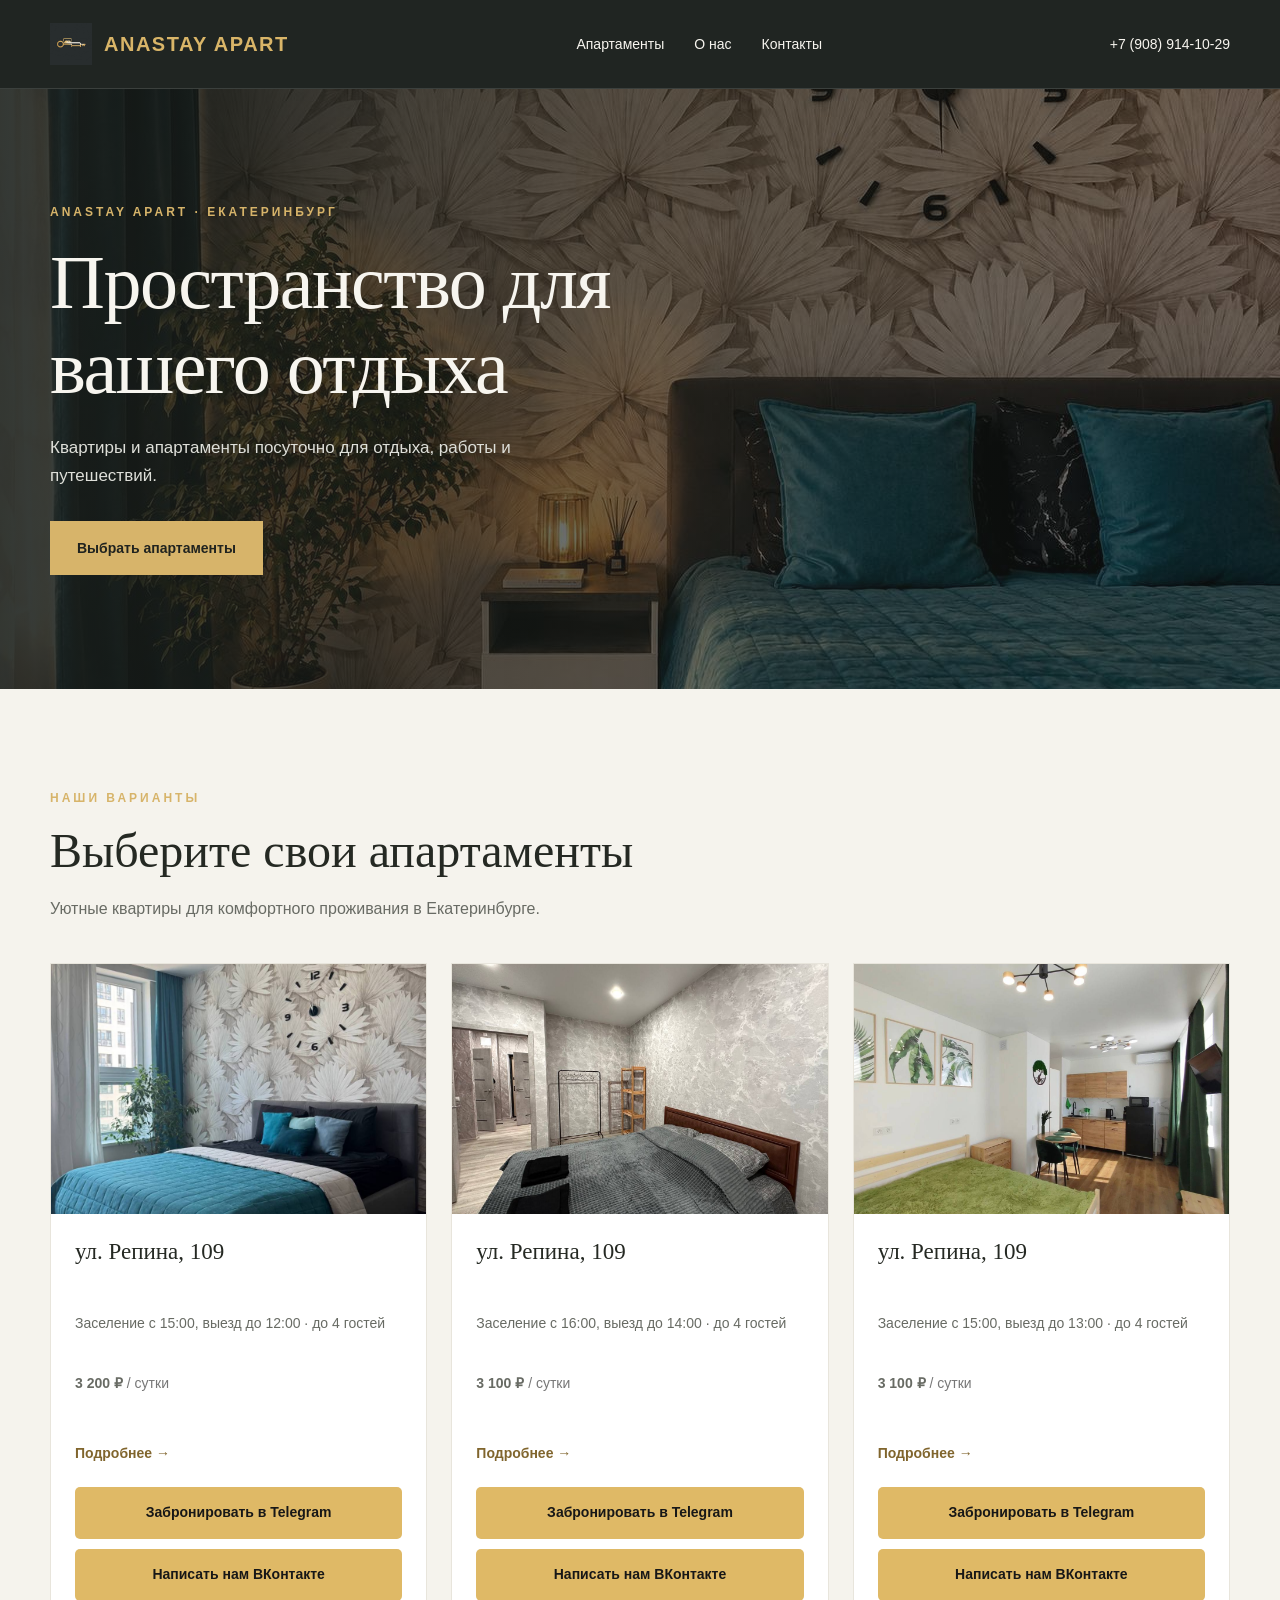
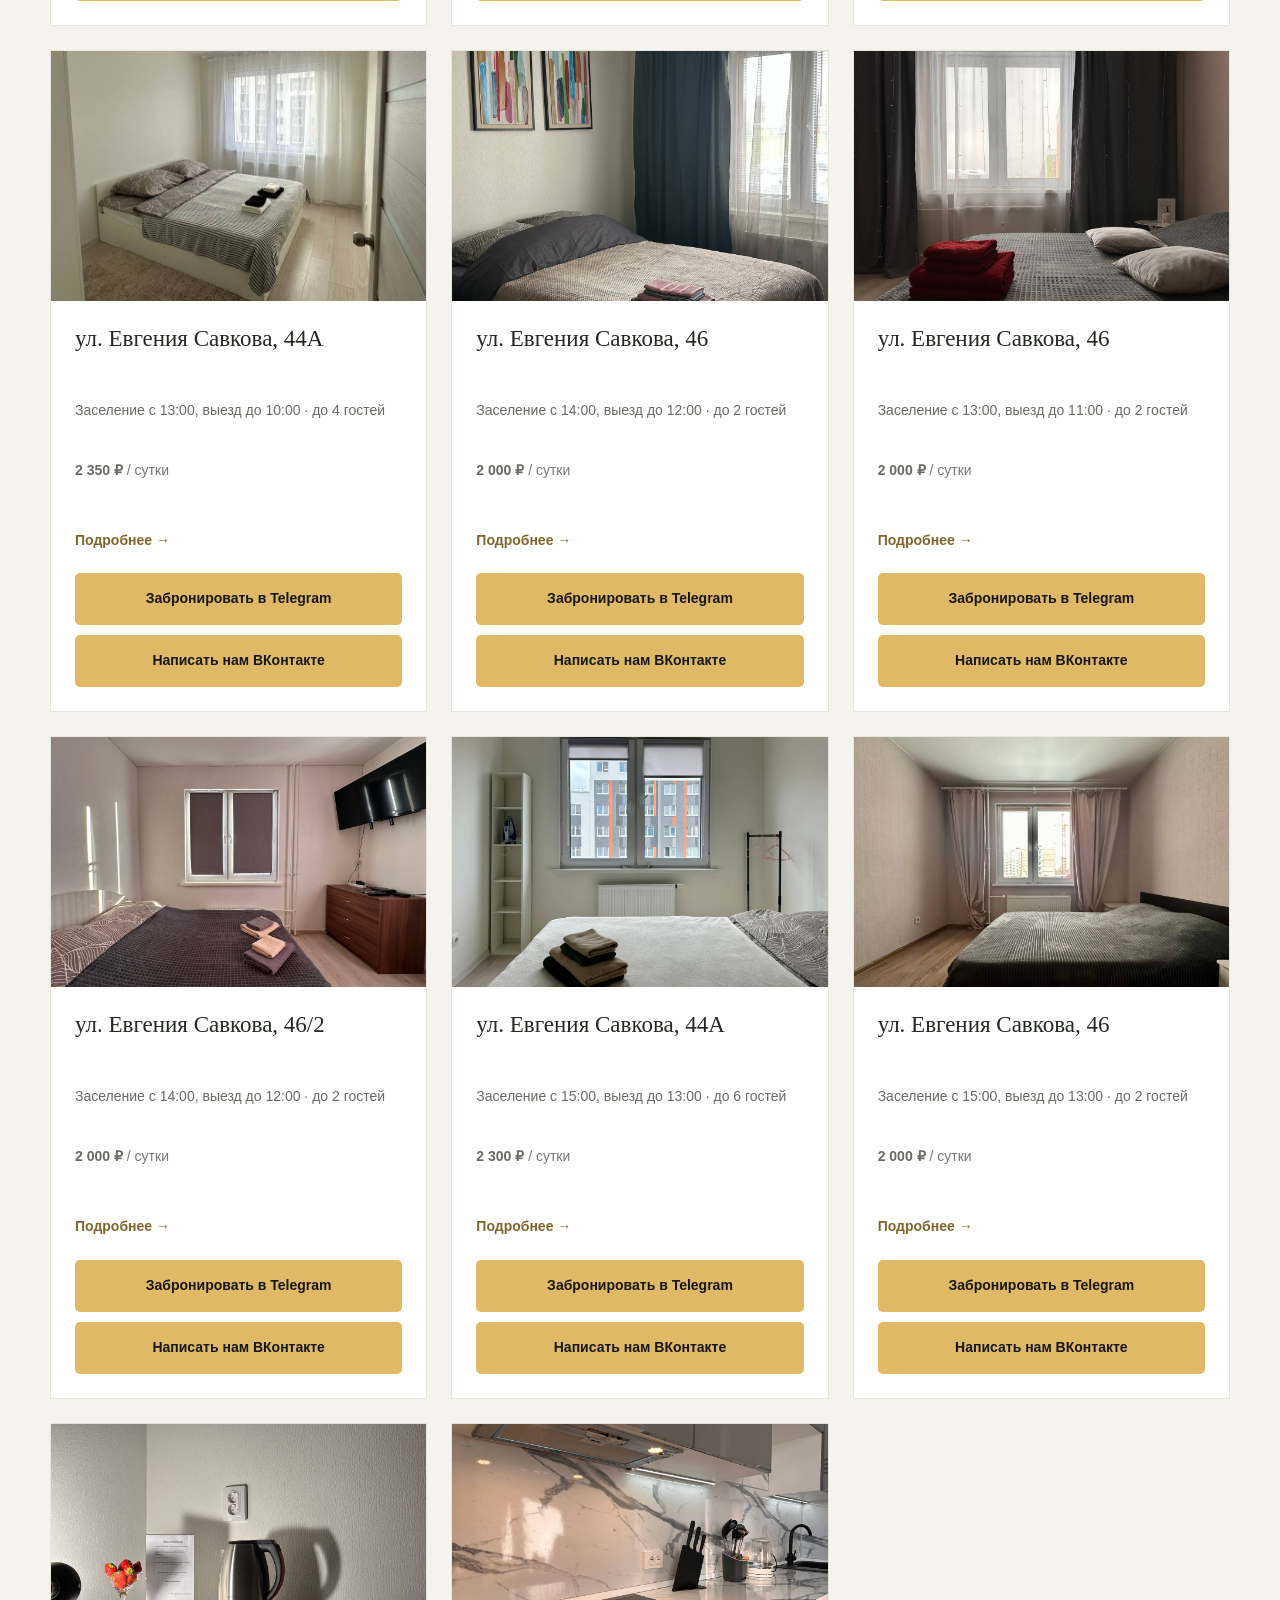
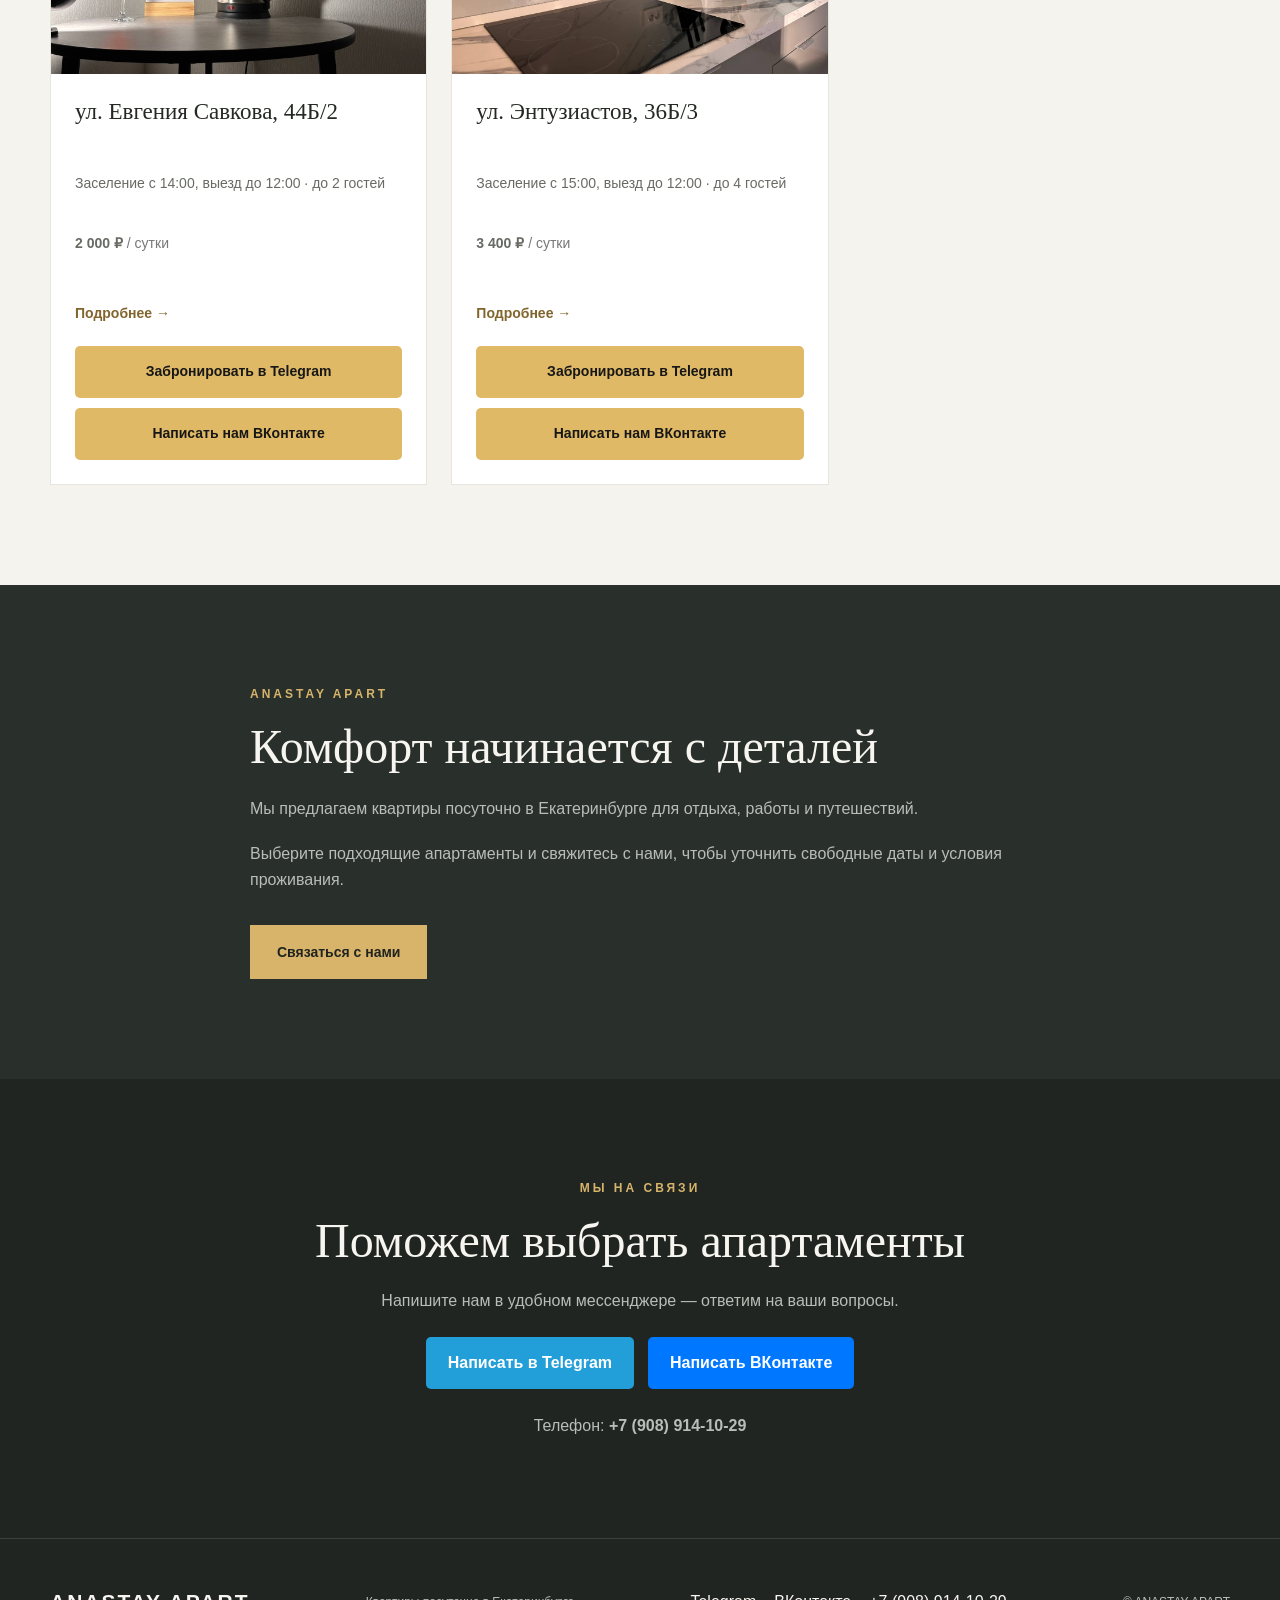
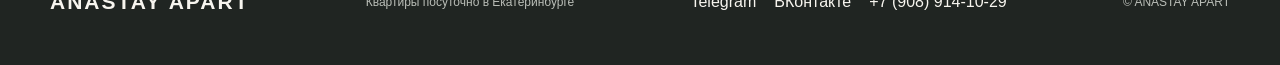
==== commit fea990ba: "Update index.html" ====
--- a/index.html
+++ b/index.html
@@ -5,98 +5,119 @@
   <meta charset="UTF-8">
   <meta name="viewport" content="width=device-width, initial-scale=1.0">
   <meta name="theme-color" content="#202522">
-  <meta name="description" content="ANASTAY APART — квартиры посуточно в Екатеринбурге. Выберите апартаменты и напишите нам для бронирования.">
+  <meta name="description" content="ANASTAY APART — квартиры посуточно в Екатеринбурге. Выберите апартаменты и забронируйте напрямую.">
 
   <title>ANASTAY APART — квартиры посуточно в Екатеринбурге</title>
 
   <link rel="icon" href="logo.png">
-  <link rel="stylesheet" href="style.css?v=4">
+  <link rel="stylesheet" href="style.css?v=5">
 
   <style>
-    /* Дополнительные стили главной страницы и кнопок связи */
+    /* Кнопки бронирования внутри каждой карточки */
+    .apartment-card__buttons {
+      display: flex;
+      flex-direction: column;
+      gap: 10px;
+      margin-top: 18px;
+    }
+
+    .apartment-card__button {
+      display: flex;
+      align-items: center;
+      justify-content: center;
+      width: 100%;
+      min-height: 52px;
+      padding: 12px 10px;
+      box-sizing: border-box;
+      border: 0;
+      border-radius: 5px;
+      background: #dfb966;
+      color: #171717 !important;
+      text-align: center;
+      text-decoration: none !important;
+      font-family: inherit;
+      font-size: 14px;
+      font-weight: 600;
+      line-height: 1.4;
+      transition: background .2s ease, transform .2s ease;
+    }
+
+    .apartment-card__button:hover {
+      background: #cda451;
+      transform: translateY(-1px);
+    }
+
+    .apartment-card__image-link {
+      display: block;
+      overflow: hidden;
+    }
+
+    .apartment-card__image {
+      display: block;
+      width: 100%;
+      height: 250px;
+      object-fit: cover;
+    }
+
+    .apartment-card__content {
+      padding: 22px 24px 24px;
+    }
+
+    .apartment-card__content h3 {
+      margin-top: 0;
+    }
+
+    .apartment-card__description {
+      line-height: 1.6;
+    }
+
+    .apartment-card__price {
+      margin-top: 22px;
+      font-weight: 700;
+    }
+
+    .apartment-card__price span {
+      font-weight: 400;
+    }
+
+    .apartment-card__link {
+      display: inline-block;
+      margin-top: 14px;
+      margin-bottom: 4px;
+    }
+
     .contact-buttons {
       display: flex;
       flex-wrap: wrap;
       justify-content: center;
       gap: 14px;
-      margin: 28px 0;
+      margin: 24px 0;
     }
 
     .contact-button {
       display: inline-flex;
       align-items: center;
       justify-content: center;
-      gap: 10px;
-      min-height: 52px;
-      padding: 14px 24px;
-      border-radius: 8px;
-      text-decoration: none;
+      min-height: 50px;
+      padding: 13px 22px;
+      border-radius: 5px;
+      color: #fff !important;
+      text-decoration: none !important;
       font-weight: 600;
-      transition: transform .2s ease, opacity .2s ease;
-    }
-
-    .contact-button:hover {
-      transform: translateY(-2px);
-      opacity: .9;
     }
 
     .contact-button--telegram {
-      background: #229ED9;
-      color: #fff !important;
+      background: #229ed9;
     }
 
     .contact-button--vk {
-      background: #0077FF;
-      color: #fff !important;
-    }
-
-    .contact-button svg {
-      width: 21px;
-      height: 21px;
-      flex-shrink: 0;
-    }
-
-    .contact-phone {
-      margin-top: 24px;
+      background: #0077ff;
     }
 
     .contact-phone a {
       color: inherit;
       text-decoration: none;
       font-weight: 600;
-    }
-
-    .apartment-card__image-link {
-      display: block;
-      overflow: hidden;
-    }
-
-    .apartment-card__image {
-      display: block;
-      width: 100%;
-      height: 250px;
-      object-fit: cover;
-    }
-
-    .apartment-card__content {
-      padding: 22px 24px 26px;
-    }
-
-    .apartment-card__content h3 {
-      margin-top: 0;
-    }
-
-    .apartment-card__description {
-      line-height: 1.6;
-    }
-
-    .apartment-card__price {
-      margin-top: 22px;
-      font-weight: 700;
-    }
-
-    .apartment-card__price span {
-      font-weight: 400;
     }
 
     .footer__socials {
@@ -104,7 +125,7 @@
       flex-wrap: wrap;
       justify-content: center;
       gap: 18px;
-      margin-top: 14px;
+      margin: 16px 0;
     }
 
     .footer__socials a {
@@ -112,6 +133,18 @@
     }
 
     @media (max-width: 600px) {
+      .apartment-card__image {
+        height: 230px;
+      }
+
+      .apartment-card__content {
+        padding: 18px 16px 20px;
+      }
+
+      .apartment-card__button {
+        font-size: 13px;
+      }
+
       .contact-buttons {
         flex-direction: column;
       }
@@ -120,10 +153,6 @@
         width: 100%;
         box-sizing: border-box;
       }
-
-      .apartment-card__image {
-        height: 230px;
-      }
     }
   </style>
 </head>
@@ -132,7 +161,6 @@
 
   <header class="header">
     <div class="container header__inner">
-
       <a class="logo" href="./" aria-label="ANASTAY APART — главная">
         <img src="logo.png" alt="ANASTAY APART">
         <span class="logo__text">
@@ -150,7 +178,6 @@
       <a class="header__phone" href="tel:+79089141029">
         +7 (908) 914-10-29
       </a>
-
     </div>
   </header>
 
@@ -162,33 +189,26 @@
     >
       <div class="container hero__content">
         <p class="eyebrow">ANASTAY APART · ЕКАТЕРИНБУРГ</p>
-
         <h1>Пространство для вашего отдыха</h1>
-
         <p class="hero__text">
           Квартиры и апартаменты посуточно для отдыха,
           работы и путешествий.
         </p>
-
-        <a class="button" href="#apartments">
-          Выбрать апартаменты
-        </a>
+        <a class="button" href="#apartments">Выбрать апартаменты</a>
       </div>
     </section>
 
     <section class="apartments section" id="apartments">
       <div class="container">
-
         <p class="eyebrow">НАШИ ВАРИАНТЫ</p>
-
         <h2>Выберите свои апартаменты</h2>
-
         <p class="section__text">
           Уютные квартиры для комфортного проживания в Екатеринбурге.
         </p>
 
         <div class="apartments__grid" id="apartment-list">
 
+          <!-- Квартира 1 -->
           <article class="apartment-card">
             <a class="apartment-card__image-link" href="apartment-1.html">
               <img class="apartment-card__image" src="apartment-1-6.jpg" alt="Квартира на улице Репина, 109" loading="lazy">
@@ -198,9 +218,14 @@
               <p class="apartment-card__description">Заселение с 15:00, выезд до 12:00 · до 4 гостей</p>
               <p class="apartment-card__price">3 200 ₽ <span>/ сутки</span></p>
               <a class="apartment-card__link" href="apartment-1.html">Подробнее →</a>
-            </div>
-          </article>
-
+              <div class="apartment-card__buttons">
+                <a class="apartment-card__button" href="https://t.me/nastya_miksonova" target="_blank" rel="noopener noreferrer">Забронировать в Telegram</a>
+                <a class="apartment-card__button" href="https://vk.me/write-236946027" target="_blank" rel="noopener noreferrer">Написать нам ВКонтакте</a>
+              </div>
+            </div>
+          </article>
+
+          <!-- Квартира 2 -->
           <article class="apartment-card">
             <a class="apartment-card__image-link" href="apartment-2.html">
               <img class="apartment-card__image" src="apartment-2-1.jpg" alt="Квартира на улице Репина, 109" loading="lazy">
@@ -210,9 +235,14 @@
               <p class="apartment-card__description">Заселение с 16:00, выезд до 14:00 · до 4 гостей</p>
               <p class="apartment-card__price">3 100 ₽ <span>/ сутки</span></p>
               <a class="apartment-card__link" href="apartment-2.html">Подробнее →</a>
-            </div>
-          </article>
-
+              <div class="apartment-card__buttons">
+                <a class="apartment-card__button" href="https://t.me/nastya_miksonova" target="_blank" rel="noopener noreferrer">Забронировать в Telegram</a>
+                <a class="apartment-card__button" href="https://vk.me/write-236946027" target="_blank" rel="noopener noreferrer">Написать нам ВКонтакте</a>
+              </div>
+            </div>
+          </article>
+
+          <!-- Квартира 3 -->
           <article class="apartment-card">
             <a class="apartment-card__image-link" href="apartment-3.html">
               <img class="apartment-card__image" src="apartment-3-1.jpg" alt="Квартира на улице Репина, 109" loading="lazy">
@@ -222,9 +252,14 @@
               <p class="apartment-card__description">Заселение с 15:00, выезд до 13:00 · до 4 гостей</p>
               <p class="apartment-card__price">3 100 ₽ <span>/ сутки</span></p>
               <a class="apartment-card__link" href="apartment-3.html">Подробнее →</a>
-            </div>
-          </article>
-
+              <div class="apartment-card__buttons">
+                <a class="apartment-card__button" href="https://t.me/nastya_miksonova" target="_blank" rel="noopener noreferrer">Забронировать в Telegram</a>
+                <a class="apartment-card__button" href="https://vk.me/write-236946027" target="_blank" rel="noopener noreferrer">Написать нам ВКонтакте</a>
+              </div>
+            </div>
+          </article>
+
+          <!-- Квартира 4 -->
           <article class="apartment-card">
             <a class="apartment-card__image-link" href="apartment-4.html">
               <img class="apartment-card__image" src="apartment-4-1.jpg" alt="Квартира на улице Евгения Савкова, 44А" loading="lazy">
@@ -234,9 +269,14 @@
               <p class="apartment-card__description">Заселение с 13:00, выезд до 10:00 · до 4 гостей</p>
               <p class="apartment-card__price">2 350 ₽ <span>/ сутки</span></p>
               <a class="apartment-card__link" href="apartment-4.html">Подробнее →</a>
-            </div>
-          </article>
-
+              <div class="apartment-card__buttons">
+                <a class="apartment-card__button" href="https://t.me/nastya_miksonova" target="_blank" rel="noopener noreferrer">Забронировать в Telegram</a>
+                <a class="apartment-card__button" href="https://vk.me/write-236946027" target="_blank" rel="noopener noreferrer">Написать нам ВКонтакте</a>
+              </div>
+            </div>
+          </article>
+
+          <!-- Квартира 5 -->
           <article class="apartment-card">
             <a class="apartment-card__image-link" href="apartment-5.html">
               <img class="apartment-card__image" src="apartment-5-1.jpg" alt="Квартира на улице Евгения Савкова, 46" loading="lazy">
@@ -246,9 +286,14 @@
               <p class="apartment-card__description">Заселение с 14:00, выезд до 12:00 · до 2 гостей</p>
               <p class="apartment-card__price">2 000 ₽ <span>/ сутки</span></p>
               <a class="apartment-card__link" href="apartment-5.html">Подробнее →</a>
-            </div>
-          </article>
-
+              <div class="apartment-card__buttons">
+                <a class="apartment-card__button" href="https://t.me/nastya_miksonova" target="_blank" rel="noopener noreferrer">Забронировать в Telegram</a>
+                <a class="apartment-card__button" href="https://vk.me/write-236946027" target="_blank" rel="noopener noreferrer">Написать нам ВКонтакте</a>
+              </div>
+            </div>
+          </article>
+
+          <!-- Квартира 6 -->
           <article class="apartment-card">
             <a class="apartment-card__image-link" href="apartment-6.html">
               <img class="apartment-card__image" src="apartment-6-1.jpg" alt="Квартира на улице Евгения Савкова, 46" loading="lazy">
@@ -258,9 +303,14 @@
               <p class="apartment-card__description">Заселение с 13:00, выезд до 11:00 · до 2 гостей</p>
               <p class="apartment-card__price">2 000 ₽ <span>/ сутки</span></p>
               <a class="apartment-card__link" href="apartment-6.html">Подробнее →</a>
-            </div>
-          </article>
-
+              <div class="apartment-card__buttons">
+                <a class="apartment-card__button" href="https://t.me/nastya_miksonova" target="_blank" rel="noopener noreferrer">Забронировать в Telegram</a>
+                <a class="apartment-card__button" href="https://vk.me/write-236946027" target="_blank" rel="noopener noreferrer">Написать нам ВКонтакте</a>
+              </div>
+            </div>
+          </article>
+
+          <!-- Квартира 7 -->
           <article class="apartment-card">
             <a class="apartment-card__image-link" href="apartment-7.html">
               <img class="apartment-card__image" src="apartment-7-1.jpg" alt="Квартира на улице Евгения Савкова, 46/2" loading="lazy">
@@ -270,9 +320,14 @@
               <p class="apartment-card__description">Заселение с 14:00, выезд до 12:00 · до 2 гостей</p>
               <p class="apartment-card__price">2 000 ₽ <span>/ сутки</span></p>
               <a class="apartment-card__link" href="apartment-7.html">Подробнее →</a>
-            </div>
-          </article>
-
+              <div class="apartment-card__buttons">
+                <a class="apartment-card__button" href="https://t.me/nastya_miksonova" target="_blank" rel="noopener noreferrer">Забронировать в Telegram</a>
+                <a class="apartment-card__button" href="https://vk.me/write-236946027" target="_blank" rel="noopener noreferrer">Написать нам ВКонтакте</a>
+              </div>
+            </div>
+          </article>
+
+          <!-- Квартира 8 -->
           <article class="apartment-card">
             <a class="apartment-card__image-link" href="apartment-8.html">
               <img class="apartment-card__image" src="apartment-8-1.jpg" alt="Квартира на улице Евгения Савкова, 44А" loading="lazy">
@@ -282,9 +337,14 @@
               <p class="apartment-card__description">Заселение с 15:00, выезд до 13:00 · до 6 гостей</p>
               <p class="apartment-card__price">2 300 ₽ <span>/ сутки</span></p>
               <a class="apartment-card__link" href="apartment-8.html">Подробнее →</a>
-            </div>
-          </article>
-
+              <div class="apartment-card__buttons">
+                <a class="apartment-card__button" href="https://t.me/nastya_miksonova" target="_blank" rel="noopener noreferrer">Забронировать в Telegram</a>
+                <a class="apartment-card__button" href="https://vk.me/write-236946027" target="_blank" rel="noopener noreferrer">Написать нам ВКонтакте</a>
+              </div>
+            </div>
+          </article>
+
+          <!-- Квартира 9 -->
           <article class="apartment-card">
             <a class="apartment-card__image-link" href="apartment-9.html">
               <img class="apartment-card__image" src="apartment-9-1.jpg" alt="Квартира на улице Евгения Савкова, 46" loading="lazy">
@@ -294,9 +354,14 @@
               <p class="apartment-card__description">Заселение с 15:00, выезд до 13:00 · до 2 гостей</p>
               <p class="apartment-card__price">2 000 ₽ <span>/ сутки</span></p>
               <a class="apartment-card__link" href="apartment-9.html">Подробнее →</a>
-            </div>
-          </article>
-
+              <div class="apartment-card__buttons">
+                <a class="apartment-card__button" href="https://t.me/nastya_miksonova" target="_blank" rel="noopener noreferrer">Забронировать в Telegram</a>
+                <a class="apartment-card__button" href="https://vk.me/write-236946027" target="_blank" rel="noopener noreferrer">Написать нам ВКонтакте</a>
+              </div>
+            </div>
+          </article>
+
+          <!-- Квартира 10 -->
           <article class="apartment-card">
             <a class="apartment-card__image-link" href="apartment-10.html">
               <img class="apartment-card__image" src="apartment-10-1.jpg" alt="Квартира на улице Евгения Савкова, 44Б/2" loading="lazy">
@@ -306,9 +371,14 @@
               <p class="apartment-card__description">Заселение с 14:00, выезд до 12:00 · до 2 гостей</p>
               <p class="apartment-card__price">2 000 ₽ <span>/ сутки</span></p>
               <a class="apartment-card__link" href="apartment-10.html">Подробнее →</a>
-            </div>
-          </article>
-
+              <div class="apartment-card__buttons">
+                <a class="apartment-card__button" href="https://t.me/nastya_miksonova" target="_blank" rel="noopener noreferrer">Забронировать в Telegram</a>
+                <a class="apartment-card__button" href="https://vk.me/write-236946027" target="_blank" rel="noopener noreferrer">Написать нам ВКонтакте</a>
+              </div>
+            </div>
+          </article>
+
+          <!-- Квартира 11 -->
           <article class="apartment-card">
             <a class="apartment-card__image-link" href="apartment-11.html">
               <img class="apartment-card__image" src="apartment-11-1.jpg" alt="Квартира на улице Энтузиастов, 36Б/3" loading="lazy">
@@ -318,6 +388,10 @@
               <p class="apartment-card__description">Заселение с 15:00, выезд до 12:00 · до 4 гостей</p>
               <p class="apartment-card__price">3 400 ₽ <span>/ сутки</span></p>
               <a class="apartment-card__link" href="apartment-11.html">Подробнее →</a>
+              <div class="apartment-card__buttons">
+                <a class="apartment-card__button" href="https://t.me/nastya_miksonova" target="_blank" rel="noopener noreferrer">Забронировать в Telegram</a>
+                <a class="apartment-card__button" href="https://vk.me/write-236946027" target="_blank" rel="noopener noreferrer">Написать нам ВКонтакте</a>
+              </div>
             </div>
           </article>
 
@@ -328,19 +402,15 @@
     <section class="about section" id="about">
       <div class="container about__content">
         <p class="eyebrow">ANASTAY APART</p>
-
         <h2>Комфорт начинается с деталей</h2>
-
         <p>
           Мы предлагаем квартиры посуточно в Екатеринбурге
           для отдыха, работы и путешествий.
         </p>
-
         <p>
-          Подберите подходящие апартаменты и свяжитесь с нами,
+          Выберите подходящие апартаменты и свяжитесь с нами,
           чтобы уточнить свободные даты и условия проживания.
         </p>
-
         <a class="button" href="#contacts">Связаться с нами</a>
       </div>
     </section>
@@ -348,47 +418,20 @@
     <section class="contacts section" id="contacts">
       <div class="container contacts__content">
         <p class="eyebrow">МЫ НА СВЯЗИ</p>
-
-        <h2>Забронируйте свои апартаменты</h2>
-
-        <p>
-          Напишите нам в удобном мессенджере —
-          поможем выбрать квартиру и ответим на вопросы.
-        </p>
+        <h2>Поможем выбрать апартаменты</h2>
+        <p>Напишите нам в удобном мессенджере — ответим на ваши вопросы.</p>
 
         <div class="contact-buttons">
-
-          <a
-            class="contact-button contact-button--telegram"
-            href="https://t.me/nastya_miksonova"
-            target="_blank"
-            rel="noopener noreferrer"
-            aria-label="Написать в Telegram"
-          >
-            <svg viewBox="0 0 24 24" fill="currentColor" aria-hidden="true">
-              <path d="M21.8 4.2 18.5 20c-.25 1.12-.9 1.4-1.83.87l-5.05-3.72-2.44 2.35c-.27.27-.5.5-1.02.5l.36-5.14 9.36-8.46c.41-.36-.09-.56-.64-.2L5.67 13.5.7 11.95c-1.08-.34-1.1-1.08.23-1.6L20.4 2.78c.9-.33 1.7.22 1.4 1.42Z"/>
-            </svg>
+          <a class="contact-button contact-button--telegram" href="https://t.me/nastya_miksonova" target="_blank" rel="noopener noreferrer">
             Написать в Telegram
           </a>
-
-          <a
-            class="contact-button contact-button--vk"
-            href="https://vk.me/write-236946027"
-            target="_blank"
-            rel="noopener noreferrer"
-            aria-label="Написать в сообщество ВКонтакте"
-          >
-            <svg viewBox="0 0 24 24" fill="currentColor" aria-hidden="true">
-              <path d="M13.07 18.5c-6.9 0-10.84-4.73-11-12.6h3.46c.11 5.77 2.66 8.22 4.68 8.73V5.9h3.26v4.98c2-.21 4.1-2.49 4.8-4.98h3.26c-.54 2.94-2.82 5.22-4.44 6.16 1.62.76 4.22 2.75 5.2 6.44h-3.6c-.77-2.38-2.7-4.22-5.22-4.47v4.47h-.4Z"/>
-            </svg>
+          <a class="contact-button contact-button--vk" href="https://vk.me/write-236946027" target="_blank" rel="noopener noreferrer">
             Написать ВКонтакте
           </a>
-
         </div>
 
         <p class="contact-phone">
-          Или позвоните:
-          <a href="tel:+79089141029">+7 (908) 914-10-29</a>
+          Телефон: <a href="tel:+79089141029">+7 (908) 914-10-29</a>
         </p>
       </div>
     </section>
@@ -398,21 +441,12 @@
   <footer class="footer">
     <div class="container footer__inner">
       <a class="logo" href="./">ANASTAY APART</a>
-
       <p>Квартиры посуточно в Екатеринбурге</p>
 
       <div class="footer__socials">
-        <a href="https://t.me/nastya_miksonova" target="_blank" rel="noopener noreferrer">
-          Telegram
-        </a>
-
-        <a href="https://vk.me/write-236946027" target="_blank" rel="noopener noreferrer">
-          ВКонтакте
-        </a>
-
-        <a href="tel:+79089141029">
-          +7 (908) 914-10-29
-        </a>
+        <a href="https://t.me/nastya_miksonova" target="_blank" rel="noopener noreferrer">Telegram</a>
+        <a href="https://vk.me/write-236946027" target="_blank" rel="noopener noreferrer">ВКонтакте</a>
+        <a href="tel:+79089141029">+7 (908) 914-10-29</a>
       </div>
 
       <p>© ANASTAY APART</p>
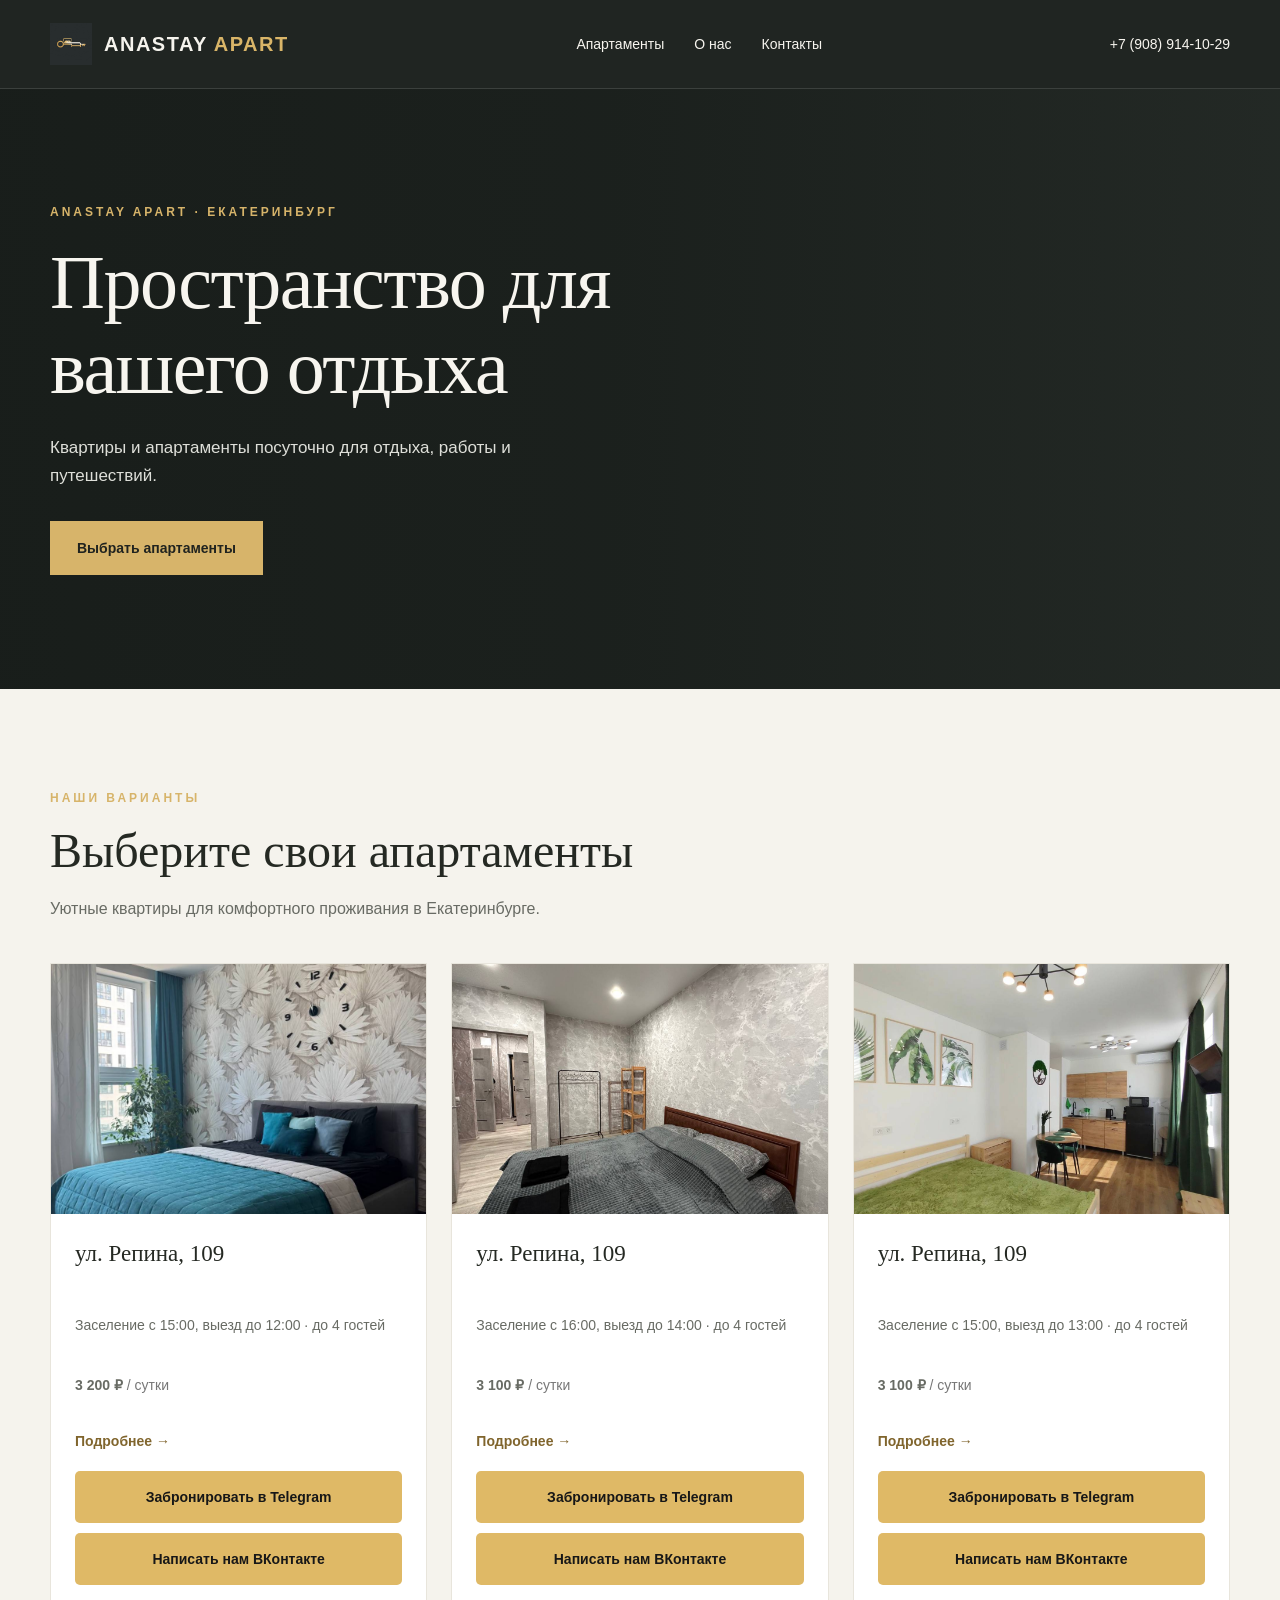
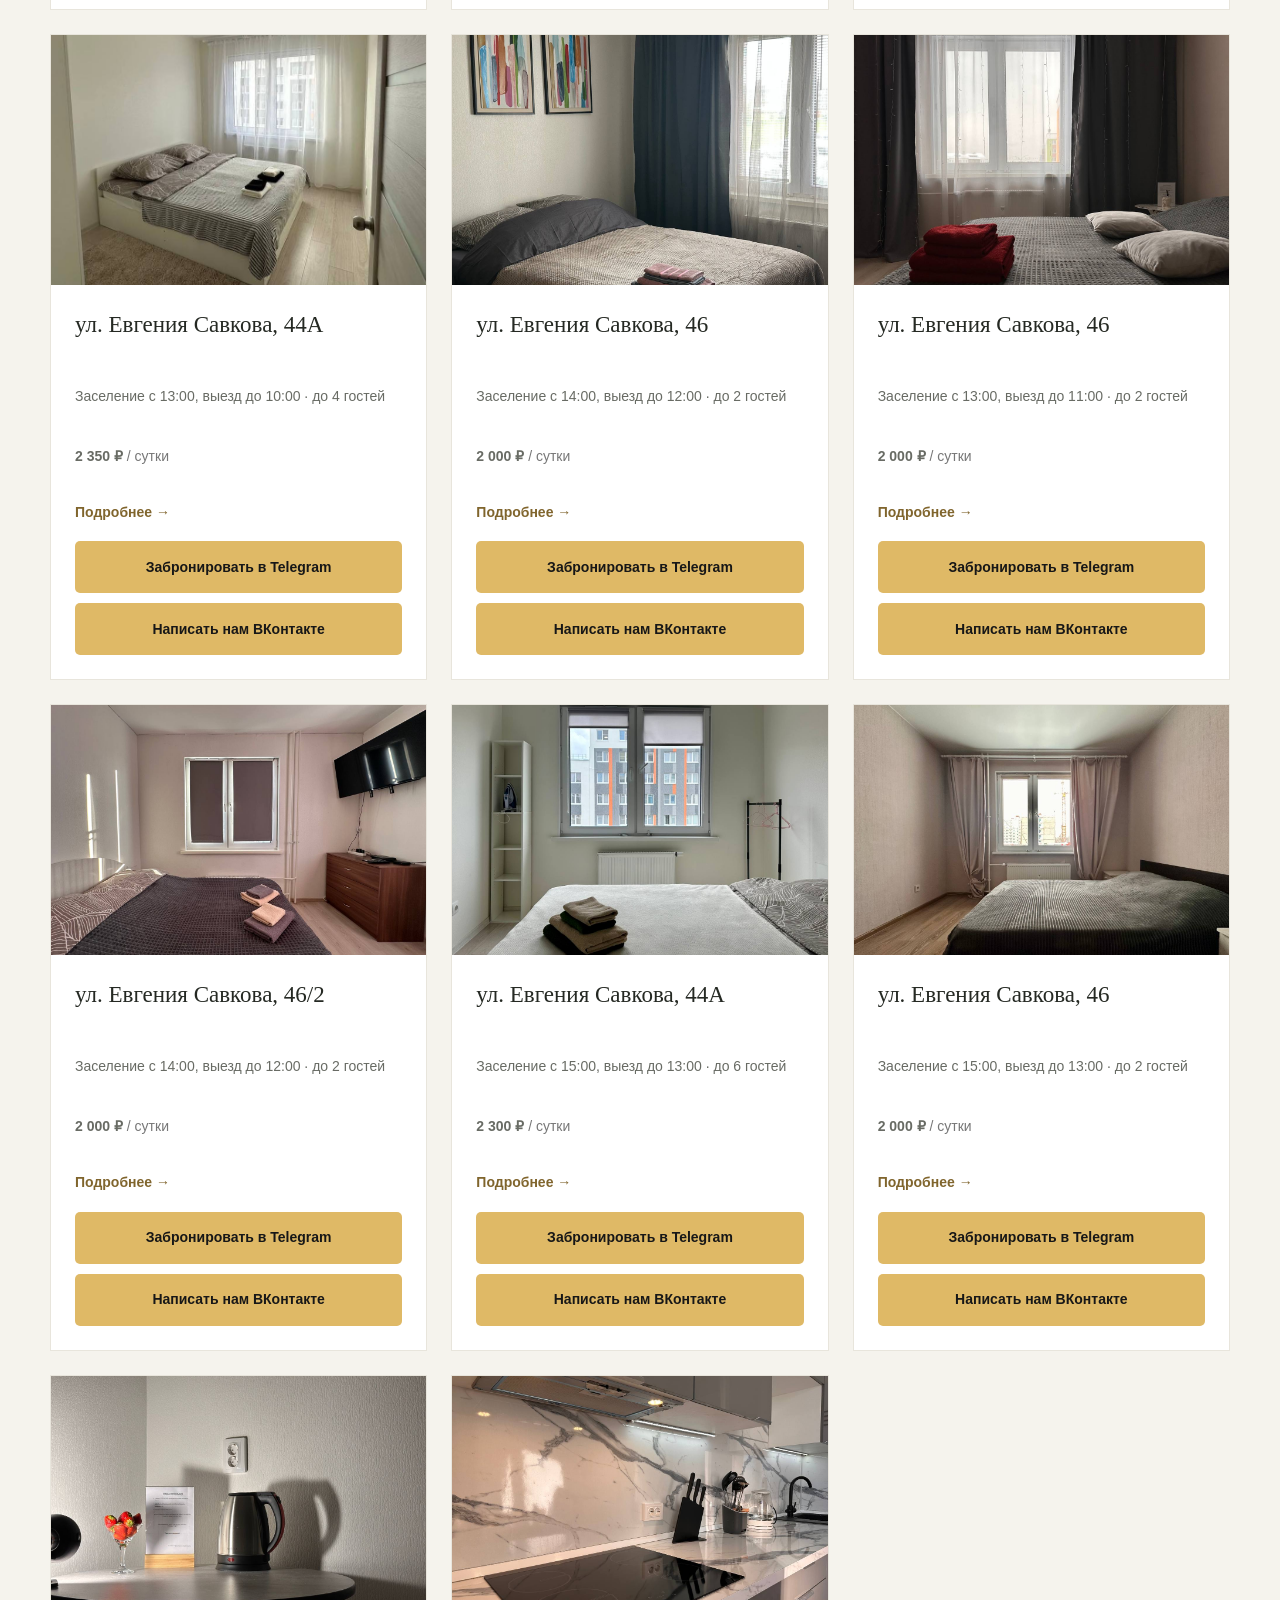
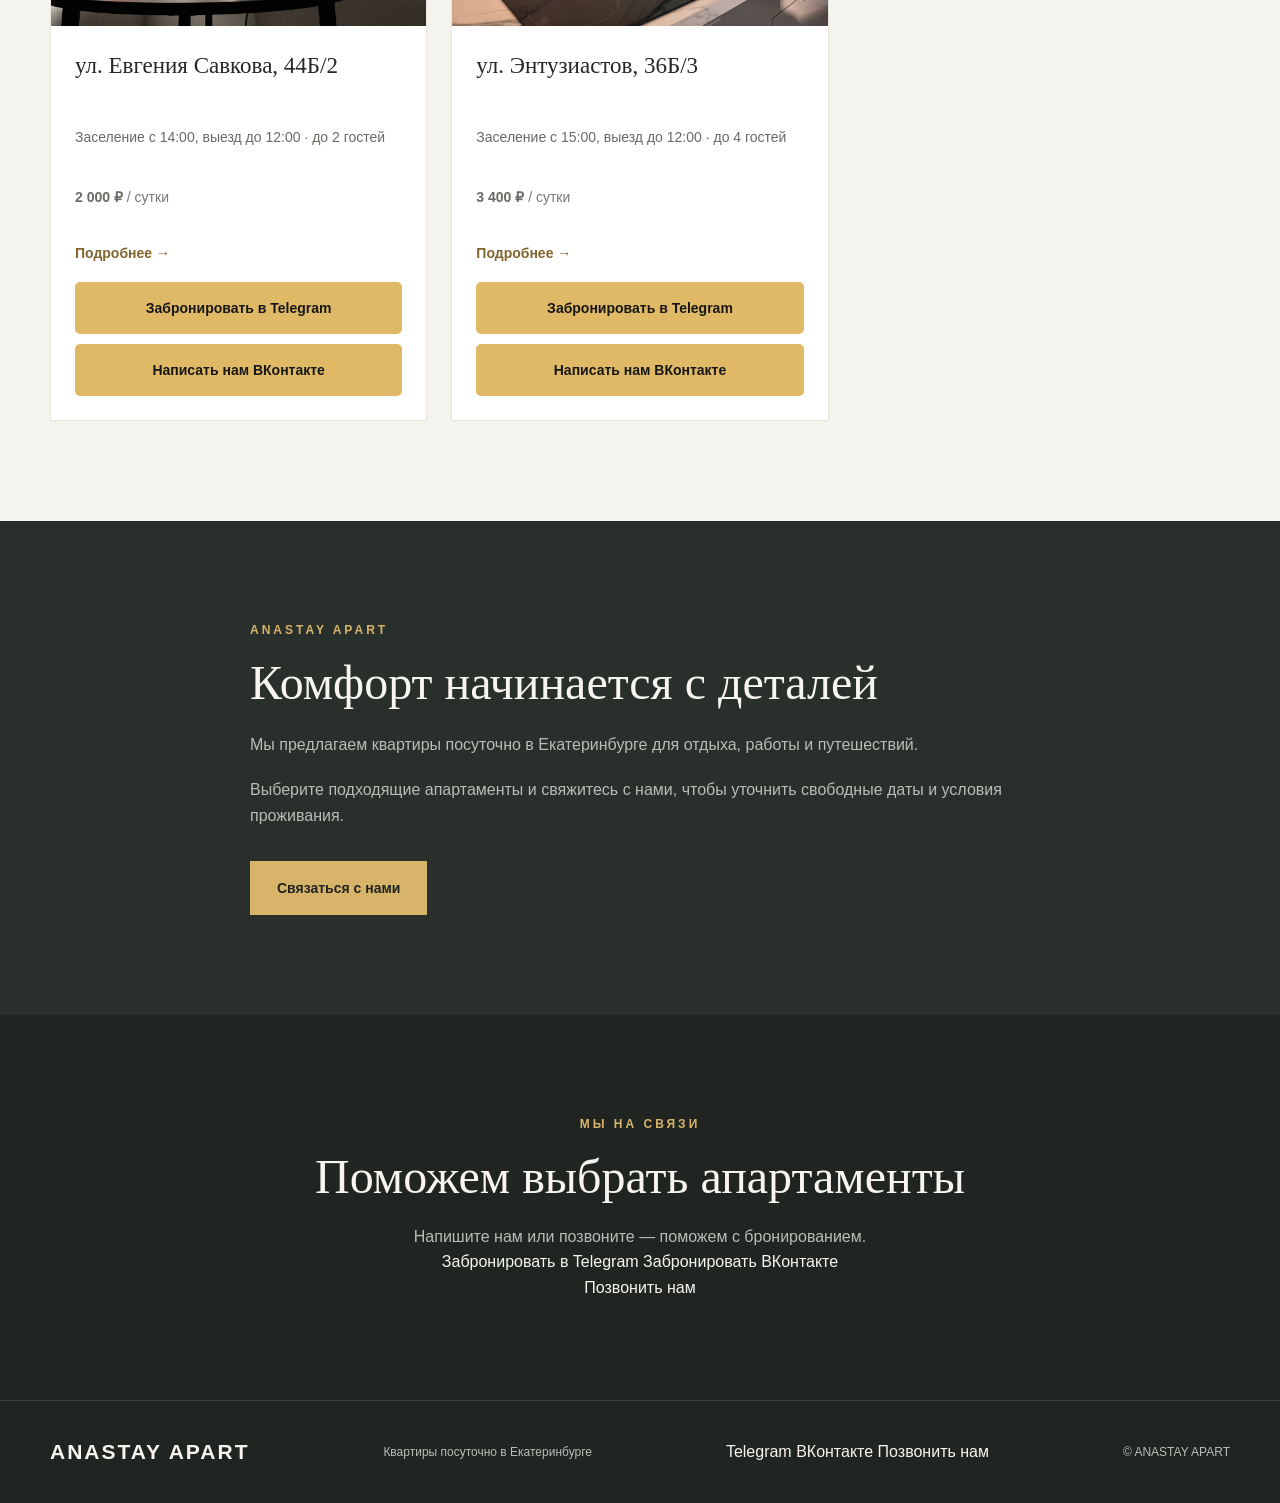
==== commit fe589b33: "Update index.html" ====
--- a/index.html
+++ b/index.html
@@ -3,455 +3,120 @@
 <html lang="ru">
 <head>
   <meta charset="UTF-8">
-  <meta name="viewport" content="width=device-width, initial-scale=1.0">
+  <meta name="viewport" content="width=device-width, initial-scale=1">
   <meta name="theme-color" content="#202522">
-  <meta name="description" content="ANASTAY APART — квартиры посуточно в Екатеринбурге. Выберите апартаменты и забронируйте напрямую.">
-
+  <meta name="description" content="ANASTAY APART — квартиры посуточно в Екатеринбурге. Выбирайте апартаменты и бронируйте напрямую.">
   <title>ANASTAY APART — квартиры посуточно в Екатеринбурге</title>
-
   <link rel="icon" href="logo.png">
-  <link rel="stylesheet" href="style.css?v=5">
-
-  <style>
-    /* Кнопки бронирования внутри каждой карточки */
-    .apartment-card__buttons {
-      display: flex;
-      flex-direction: column;
-      gap: 10px;
-      margin-top: 18px;
-    }
-
-    .apartment-card__button {
-      display: flex;
-      align-items: center;
-      justify-content: center;
-      width: 100%;
-      min-height: 52px;
-      padding: 12px 10px;
-      box-sizing: border-box;
-      border: 0;
-      border-radius: 5px;
-      background: #dfb966;
-      color: #171717 !important;
-      text-align: center;
-      text-decoration: none !important;
-      font-family: inherit;
-      font-size: 14px;
-      font-weight: 600;
-      line-height: 1.4;
-      transition: background .2s ease, transform .2s ease;
-    }
-
-    .apartment-card__button:hover {
-      background: #cda451;
-      transform: translateY(-1px);
-    }
-
-    .apartment-card__image-link {
-      display: block;
-      overflow: hidden;
-    }
-
-    .apartment-card__image {
-      display: block;
-      width: 100%;
-      height: 250px;
-      object-fit: cover;
-    }
-
-    .apartment-card__content {
-      padding: 22px 24px 24px;
-    }
-
-    .apartment-card__content h3 {
-      margin-top: 0;
-    }
-
-    .apartment-card__description {
-      line-height: 1.6;
-    }
-
-    .apartment-card__price {
-      margin-top: 22px;
-      font-weight: 700;
-    }
-
-    .apartment-card__price span {
-      font-weight: 400;
-    }
-
-    .apartment-card__link {
-      display: inline-block;
-      margin-top: 14px;
-      margin-bottom: 4px;
-    }
-
-    .contact-buttons {
-      display: flex;
-      flex-wrap: wrap;
-      justify-content: center;
-      gap: 14px;
-      margin: 24px 0;
-    }
-
-    .contact-button {
-      display: inline-flex;
-      align-items: center;
-      justify-content: center;
-      min-height: 50px;
-      padding: 13px 22px;
-      border-radius: 5px;
-      color: #fff !important;
-      text-decoration: none !important;
-      font-weight: 600;
-    }
-
-    .contact-button--telegram {
-      background: #229ed9;
-    }
-
-    .contact-button--vk {
-      background: #0077ff;
-    }
-
-    .contact-phone a {
-      color: inherit;
-      text-decoration: none;
-      font-weight: 600;
-    }
-
-    .footer__socials {
-      display: flex;
-      flex-wrap: wrap;
-      justify-content: center;
-      gap: 18px;
-      margin: 16px 0;
-    }
-
-    .footer__socials a {
-      text-decoration: none;
-    }
-
-    @media (max-width: 600px) {
-      .apartment-card__image {
-        height: 230px;
-      }
-
-      .apartment-card__content {
-        padding: 18px 16px 20px;
-      }
-
-      .apartment-card__button {
-        font-size: 13px;
-      }
-
-      .contact-buttons {
-        flex-direction: column;
-      }
-
-      .contact-button {
-        width: 100%;
-        box-sizing: border-box;
-      }
-    }
-  </style>
+  <link rel="stylesheet" href="style.css?v=6">
 </head>
-
 <body>
 
-  <header class="header">
-    <div class="container header__inner">
-      <a class="logo" href="./" aria-label="ANASTAY APART — главная">
-        <img src="logo.png" alt="ANASTAY APART">
-        <span class="logo__text">
-          <span class="logo__name">ANASTAY</span>
-          <span class="logo__subtitle">APART</span>
-        </span>
-      </a>
+<header class="header">
+  <div class="container header__inner">
+    <a class="logo" href="./">
+      <img src="logo.png" alt="ANASTAY APART">
+      <span class="logo__text">ANASTAY <span>APART</span></span>
+    </a>
 
-      <nav class="nav" aria-label="Основная навигация">
-        <a href="#apartments">Апартаменты</a>
-        <a href="#about">О нас</a>
-        <a href="#contacts">Контакты</a>
-      </nav>
+    <nav class="nav">
+      <a href="#apartments">Апартаменты</a>
+      <a href="#about">О нас</a>
+      <a href="#contacts">Контакты</a>
+    </nav>
 
-      <a class="header__phone" href="tel:+79089141029">
-        +7 (908) 914-10-29
+    <a class="header__phone" href="tel:+79089141029">
+      +7 (908) 914-10-29
+    </a>
+  </div>
+</header>
+
+<main>
+  <section class="hero">
+    <div class="container hero__content">
+      <p class="eyebrow">ANASTAY APART · ЕКАТЕРИНБУРГ</p>
+      <h1>Пространство для вашего отдыха</h1>
+      <p class="hero__text">
+        Квартиры и апартаменты посуточно для отдыха,
+        работы и путешествий.
+      </p>
+      <a class="button" href="#apartments">Выбрать апартаменты</a>
+    </div>
+  </section>
+
+  <section class="apartments section" id="apartments">
+    <div class="container">
+      <p class="eyebrow">НАШИ ВАРИАНТЫ</p>
+      <h2>Выберите свои апартаменты</h2>
+      <p class="section__text">
+        Уютные квартиры для комфортного проживания в Екатеринбурге.
+      </p>
+
+      <div class="apartments__grid" id="apartment-list"></div>
+    </div>
+  </section>
+
+  <section class="about section" id="about">
+    <div class="container about__content">
+      <p class="eyebrow">ANASTAY APART</p>
+      <h2>Комфорт начинается с деталей</h2>
+      <p>
+        Мы предлагаем квартиры посуточно в Екатеринбурге
+        для отдыха, работы и путешествий.
+      </p>
+      <p>
+        Выберите подходящие апартаменты и свяжитесь с нами,
+        чтобы уточнить свободные даты и условия проживания.
+      </p>
+      <a class="button" href="#contacts">Связаться с нами</a>
+    </div>
+  </section>
+
+  <section class="contacts section" id="contacts">
+    <div class="container contacts__content">
+      <p class="eyebrow">МЫ НА СВЯЗИ</p>
+      <h2>Поможем выбрать апартаменты</h2>
+      <p>Напишите нам или позвоните — поможем с бронированием.</p>
+
+      <div class="contact-buttons">
+        <a class="contact-button contact-button--telegram"
+           href="https://t.me/nastya_miksonova"
+           target="_blank" rel="noopener noreferrer">
+          Забронировать в Telegram
+        </a>
+
+        <a class="contact-button contact-button--vk"
+           href="https://vk.me/write-236946027"
+           target="_blank" rel="noopener noreferrer">
+          Забронировать ВКонтакте
+        </a>
+      </div>
+
+      <a class="contact-button contact-button--gold"
+         href="tel:+79089141029">
+        Позвонить нам
       </a>
     </div>
-  </header>
+  </section>
+</main>
 
-  <main>
+<footer class="footer">
+  <div class="container footer__inner">
+    <a class="logo" href="./">ANASTAY APART</a>
+    <p>Квартиры посуточно в Екатеринбурге</p>
 
-    <section
-      class="hero"
-      style="background-image: linear-gradient(90deg, rgba(24,29,26,.88), rgba(24,29,26,.35)), url('hero.jpg'); background-position: center; background-size: cover; background-repeat: no-repeat;"
-    >
-      <div class="container hero__content">
-        <p class="eyebrow">ANASTAY APART · ЕКАТЕРИНБУРГ</p>
-        <h1>Пространство для вашего отдыха</h1>
-        <p class="hero__text">
-          Квартиры и апартаменты посуточно для отдыха,
-          работы и путешествий.
-        </p>
-        <a class="button" href="#apartments">Выбрать апартаменты</a>
-      </div>
-    </section>
+    <div class="footer__socials">
+      <a href="https://t.me/nastya_miksonova"
+         target="_blank" rel="noopener noreferrer">Telegram</a>
+      <a href="https://vk.me/write-236946027"
+         target="_blank" rel="noopener noreferrer">ВКонтакте</a>
+      <a href="tel:+79089141029">Позвонить нам</a>
+    </div>
 
-    <section class="apartments section" id="apartments">
-      <div class="container">
-        <p class="eyebrow">НАШИ ВАРИАНТЫ</p>
-        <h2>Выберите свои апартаменты</h2>
-        <p class="section__text">
-          Уютные квартиры для комфортного проживания в Екатеринбурге.
-        </p>
+    <p>© ANASTAY APART</p>
+  </div>
+</footer>
 
-        <div class="apartments__grid" id="apartment-list">
-
-          <!-- Квартира 1 -->
-          <article class="apartment-card">
-            <a class="apartment-card__image-link" href="apartment-1.html">
-              <img class="apartment-card__image" src="apartment-1-6.jpg" alt="Квартира на улице Репина, 109" loading="lazy">
-            </a>
-            <div class="apartment-card__content">
-              <h3 class="apartment-card__title">ул. Репина, 109</h3>
-              <p class="apartment-card__description">Заселение с 15:00, выезд до 12:00 · до 4 гостей</p>
-              <p class="apartment-card__price">3 200 ₽ <span>/ сутки</span></p>
-              <a class="apartment-card__link" href="apartment-1.html">Подробнее →</a>
-              <div class="apartment-card__buttons">
-                <a class="apartment-card__button" href="https://t.me/nastya_miksonova" target="_blank" rel="noopener noreferrer">Забронировать в Telegram</a>
-                <a class="apartment-card__button" href="https://vk.me/write-236946027" target="_blank" rel="noopener noreferrer">Написать нам ВКонтакте</a>
-              </div>
-            </div>
-          </article>
-
-          <!-- Квартира 2 -->
-          <article class="apartment-card">
-            <a class="apartment-card__image-link" href="apartment-2.html">
-              <img class="apartment-card__image" src="apartment-2-1.jpg" alt="Квартира на улице Репина, 109" loading="lazy">
-            </a>
-            <div class="apartment-card__content">
-              <h3 class="apartment-card__title">ул. Репина, 109</h3>
-              <p class="apartment-card__description">Заселение с 16:00, выезд до 14:00 · до 4 гостей</p>
-              <p class="apartment-card__price">3 100 ₽ <span>/ сутки</span></p>
-              <a class="apartment-card__link" href="apartment-2.html">Подробнее →</a>
-              <div class="apartment-card__buttons">
-                <a class="apartment-card__button" href="https://t.me/nastya_miksonova" target="_blank" rel="noopener noreferrer">Забронировать в Telegram</a>
-                <a class="apartment-card__button" href="https://vk.me/write-236946027" target="_blank" rel="noopener noreferrer">Написать нам ВКонтакте</a>
-              </div>
-            </div>
-          </article>
-
-          <!-- Квартира 3 -->
-          <article class="apartment-card">
-            <a class="apartment-card__image-link" href="apartment-3.html">
-              <img class="apartment-card__image" src="apartment-3-1.jpg" alt="Квартира на улице Репина, 109" loading="lazy">
-            </a>
-            <div class="apartment-card__content">
-              <h3 class="apartment-card__title">ул. Репина, 109</h3>
-              <p class="apartment-card__description">Заселение с 15:00, выезд до 13:00 · до 4 гостей</p>
-              <p class="apartment-card__price">3 100 ₽ <span>/ сутки</span></p>
-              <a class="apartment-card__link" href="apartment-3.html">Подробнее →</a>
-              <div class="apartment-card__buttons">
-                <a class="apartment-card__button" href="https://t.me/nastya_miksonova" target="_blank" rel="noopener noreferrer">Забронировать в Telegram</a>
-                <a class="apartment-card__button" href="https://vk.me/write-236946027" target="_blank" rel="noopener noreferrer">Написать нам ВКонтакте</a>
-              </div>
-            </div>
-          </article>
-
-          <!-- Квартира 4 -->
-          <article class="apartment-card">
-            <a class="apartment-card__image-link" href="apartment-4.html">
-              <img class="apartment-card__image" src="apartment-4-1.jpg" alt="Квартира на улице Евгения Савкова, 44А" loading="lazy">
-            </a>
-            <div class="apartment-card__content">
-              <h3 class="apartment-card__title">ул. Евгения Савкова, 44А</h3>
-              <p class="apartment-card__description">Заселение с 13:00, выезд до 10:00 · до 4 гостей</p>
-              <p class="apartment-card__price">2 350 ₽ <span>/ сутки</span></p>
-              <a class="apartment-card__link" href="apartment-4.html">Подробнее →</a>
-              <div class="apartment-card__buttons">
-                <a class="apartment-card__button" href="https://t.me/nastya_miksonova" target="_blank" rel="noopener noreferrer">Забронировать в Telegram</a>
-                <a class="apartment-card__button" href="https://vk.me/write-236946027" target="_blank" rel="noopener noreferrer">Написать нам ВКонтакте</a>
-              </div>
-            </div>
-          </article>
-
-          <!-- Квартира 5 -->
-          <article class="apartment-card">
-            <a class="apartment-card__image-link" href="apartment-5.html">
-              <img class="apartment-card__image" src="apartment-5-1.jpg" alt="Квартира на улице Евгения Савкова, 46" loading="lazy">
-            </a>
-            <div class="apartment-card__content">
-              <h3 class="apartment-card__title">ул. Евгения Савкова, 46</h3>
-              <p class="apartment-card__description">Заселение с 14:00, выезд до 12:00 · до 2 гостей</p>
-              <p class="apartment-card__price">2 000 ₽ <span>/ сутки</span></p>
-              <a class="apartment-card__link" href="apartment-5.html">Подробнее →</a>
-              <div class="apartment-card__buttons">
-                <a class="apartment-card__button" href="https://t.me/nastya_miksonova" target="_blank" rel="noopener noreferrer">Забронировать в Telegram</a>
-                <a class="apartment-card__button" href="https://vk.me/write-236946027" target="_blank" rel="noopener noreferrer">Написать нам ВКонтакте</a>
-              </div>
-            </div>
-          </article>
-
-          <!-- Квартира 6 -->
-          <article class="apartment-card">
-            <a class="apartment-card__image-link" href="apartment-6.html">
-              <img class="apartment-card__image" src="apartment-6-1.jpg" alt="Квартира на улице Евгения Савкова, 46" loading="lazy">
-            </a>
-            <div class="apartment-card__content">
-              <h3 class="apartment-card__title">ул. Евгения Савкова, 46</h3>
-              <p class="apartment-card__description">Заселение с 13:00, выезд до 11:00 · до 2 гостей</p>
-              <p class="apartment-card__price">2 000 ₽ <span>/ сутки</span></p>
-              <a class="apartment-card__link" href="apartment-6.html">Подробнее →</a>
-              <div class="apartment-card__buttons">
-                <a class="apartment-card__button" href="https://t.me/nastya_miksonova" target="_blank" rel="noopener noreferrer">Забронировать в Telegram</a>
-                <a class="apartment-card__button" href="https://vk.me/write-236946027" target="_blank" rel="noopener noreferrer">Написать нам ВКонтакте</a>
-              </div>
-            </div>
-          </article>
-
-          <!-- Квартира 7 -->
-          <article class="apartment-card">
-            <a class="apartment-card__image-link" href="apartment-7.html">
-              <img class="apartment-card__image" src="apartment-7-1.jpg" alt="Квартира на улице Евгения Савкова, 46/2" loading="lazy">
-            </a>
-            <div class="apartment-card__content">
-              <h3 class="apartment-card__title">ул. Евгения Савкова, 46/2</h3>
-              <p class="apartment-card__description">Заселение с 14:00, выезд до 12:00 · до 2 гостей</p>
-              <p class="apartment-card__price">2 000 ₽ <span>/ сутки</span></p>
-              <a class="apartment-card__link" href="apartment-7.html">Подробнее →</a>
-              <div class="apartment-card__buttons">
-                <a class="apartment-card__button" href="https://t.me/nastya_miksonova" target="_blank" rel="noopener noreferrer">Забронировать в Telegram</a>
-                <a class="apartment-card__button" href="https://vk.me/write-236946027" target="_blank" rel="noopener noreferrer">Написать нам ВКонтакте</a>
-              </div>
-            </div>
-          </article>
-
-          <!-- Квартира 8 -->
-          <article class="apartment-card">
-            <a class="apartment-card__image-link" href="apartment-8.html">
-              <img class="apartment-card__image" src="apartment-8-1.jpg" alt="Квартира на улице Евгения Савкова, 44А" loading="lazy">
-            </a>
-            <div class="apartment-card__content">
-              <h3 class="apartment-card__title">ул. Евгения Савкова, 44А</h3>
-              <p class="apartment-card__description">Заселение с 15:00, выезд до 13:00 · до 6 гостей</p>
-              <p class="apartment-card__price">2 300 ₽ <span>/ сутки</span></p>
-              <a class="apartment-card__link" href="apartment-8.html">Подробнее →</a>
-              <div class="apartment-card__buttons">
-                <a class="apartment-card__button" href="https://t.me/nastya_miksonova" target="_blank" rel="noopener noreferrer">Забронировать в Telegram</a>
-                <a class="apartment-card__button" href="https://vk.me/write-236946027" target="_blank" rel="noopener noreferrer">Написать нам ВКонтакте</a>
-              </div>
-            </div>
-          </article>
-
-          <!-- Квартира 9 -->
-          <article class="apartment-card">
-            <a class="apartment-card__image-link" href="apartment-9.html">
-              <img class="apartment-card__image" src="apartment-9-1.jpg" alt="Квартира на улице Евгения Савкова, 46" loading="lazy">
-            </a>
-            <div class="apartment-card__content">
-              <h3 class="apartment-card__title">ул. Евгения Савкова, 46</h3>
-              <p class="apartment-card__description">Заселение с 15:00, выезд до 13:00 · до 2 гостей</p>
-              <p class="apartment-card__price">2 000 ₽ <span>/ сутки</span></p>
-              <a class="apartment-card__link" href="apartment-9.html">Подробнее →</a>
-              <div class="apartment-card__buttons">
-                <a class="apartment-card__button" href="https://t.me/nastya_miksonova" target="_blank" rel="noopener noreferrer">Забронировать в Telegram</a>
-                <a class="apartment-card__button" href="https://vk.me/write-236946027" target="_blank" rel="noopener noreferrer">Написать нам ВКонтакте</a>
-              </div>
-            </div>
-          </article>
-
-          <!-- Квартира 10 -->
-          <article class="apartment-card">
-            <a class="apartment-card__image-link" href="apartment-10.html">
-              <img class="apartment-card__image" src="apartment-10-1.jpg" alt="Квартира на улице Евгения Савкова, 44Б/2" loading="lazy">
-            </a>
-            <div class="apartment-card__content">
-              <h3 class="apartment-card__title">ул. Евгения Савкова, 44Б/2</h3>
-              <p class="apartment-card__description">Заселение с 14:00, выезд до 12:00 · до 2 гостей</p>
-              <p class="apartment-card__price">2 000 ₽ <span>/ сутки</span></p>
-              <a class="apartment-card__link" href="apartment-10.html">Подробнее →</a>
-              <div class="apartment-card__buttons">
-                <a class="apartment-card__button" href="https://t.me/nastya_miksonova" target="_blank" rel="noopener noreferrer">Забронировать в Telegram</a>
-                <a class="apartment-card__button" href="https://vk.me/write-236946027" target="_blank" rel="noopener noreferrer">Написать нам ВКонтакте</a>
-              </div>
-            </div>
-          </article>
-
-          <!-- Квартира 11 -->
-          <article class="apartment-card">
-            <a class="apartment-card__image-link" href="apartment-11.html">
-              <img class="apartment-card__image" src="apartment-11-1.jpg" alt="Квартира на улице Энтузиастов, 36Б/3" loading="lazy">
-            </a>
-            <div class="apartment-card__content">
-              <h3 class="apartment-card__title">ул. Энтузиастов, 36Б/3</h3>
-              <p class="apartment-card__description">Заселение с 15:00, выезд до 12:00 · до 4 гостей</p>
-              <p class="apartment-card__price">3 400 ₽ <span>/ сутки</span></p>
-              <a class="apartment-card__link" href="apartment-11.html">Подробнее →</a>
-              <div class="apartment-card__buttons">
-                <a class="apartment-card__button" href="https://t.me/nastya_miksonova" target="_blank" rel="noopener noreferrer">Забронировать в Telegram</a>
-                <a class="apartment-card__button" href="https://vk.me/write-236946027" target="_blank" rel="noopener noreferrer">Написать нам ВКонтакте</a>
-              </div>
-            </div>
-          </article>
-
-        </div>
-      </div>
-    </section>
-
-    <section class="about section" id="about">
-      <div class="container about__content">
-        <p class="eyebrow">ANASTAY APART</p>
-        <h2>Комфорт начинается с деталей</h2>
-        <p>
-          Мы предлагаем квартиры посуточно в Екатеринбурге
-          для отдыха, работы и путешествий.
-        </p>
-        <p>
-          Выберите подходящие апартаменты и свяжитесь с нами,
-          чтобы уточнить свободные даты и условия проживания.
-        </p>
-        <a class="button" href="#contacts">Связаться с нами</a>
-      </div>
-    </section>
-
-    <section class="contacts section" id="contacts">
-      <div class="container contacts__content">
-        <p class="eyebrow">МЫ НА СВЯЗИ</p>
-        <h2>Поможем выбрать апартаменты</h2>
-        <p>Напишите нам в удобном мессенджере — ответим на ваши вопросы.</p>
-
-        <div class="contact-buttons">
-          <a class="contact-button contact-button--telegram" href="https://t.me/nastya_miksonova" target="_blank" rel="noopener noreferrer">
-            Написать в Telegram
-          </a>
-          <a class="contact-button contact-button--vk" href="https://vk.me/write-236946027" target="_blank" rel="noopener noreferrer">
-            Написать ВКонтакте
-          </a>
-        </div>
-
-        <p class="contact-phone">
-          Телефон: <a href="tel:+79089141029">+7 (908) 914-10-29</a>
-        </p>
-      </div>
-    </section>
-
-  </main>
-
-  <footer class="footer">
-    <div class="container footer__inner">
-      <a class="logo" href="./">ANASTAY APART</a>
-      <p>Квартиры посуточно в Екатеринбурге</p>
-
-      <div class="footer__socials">
-        <a href="https://t.me/nastya_miksonova" target="_blank" rel="noopener noreferrer">Telegram</a>
-        <a href="https://vk.me/write-236946027" target="_blank" rel="noopener noreferrer">ВКонтакте</a>
-        <a href="tel:+79089141029">+7 (908) 914-10-29</a>
-      </div>
-
-      <p>© ANASTAY APART</p>
-    </div>
-  </footer>
-
+<script src="script.js?v=6"></script>
 </body>
 </html>
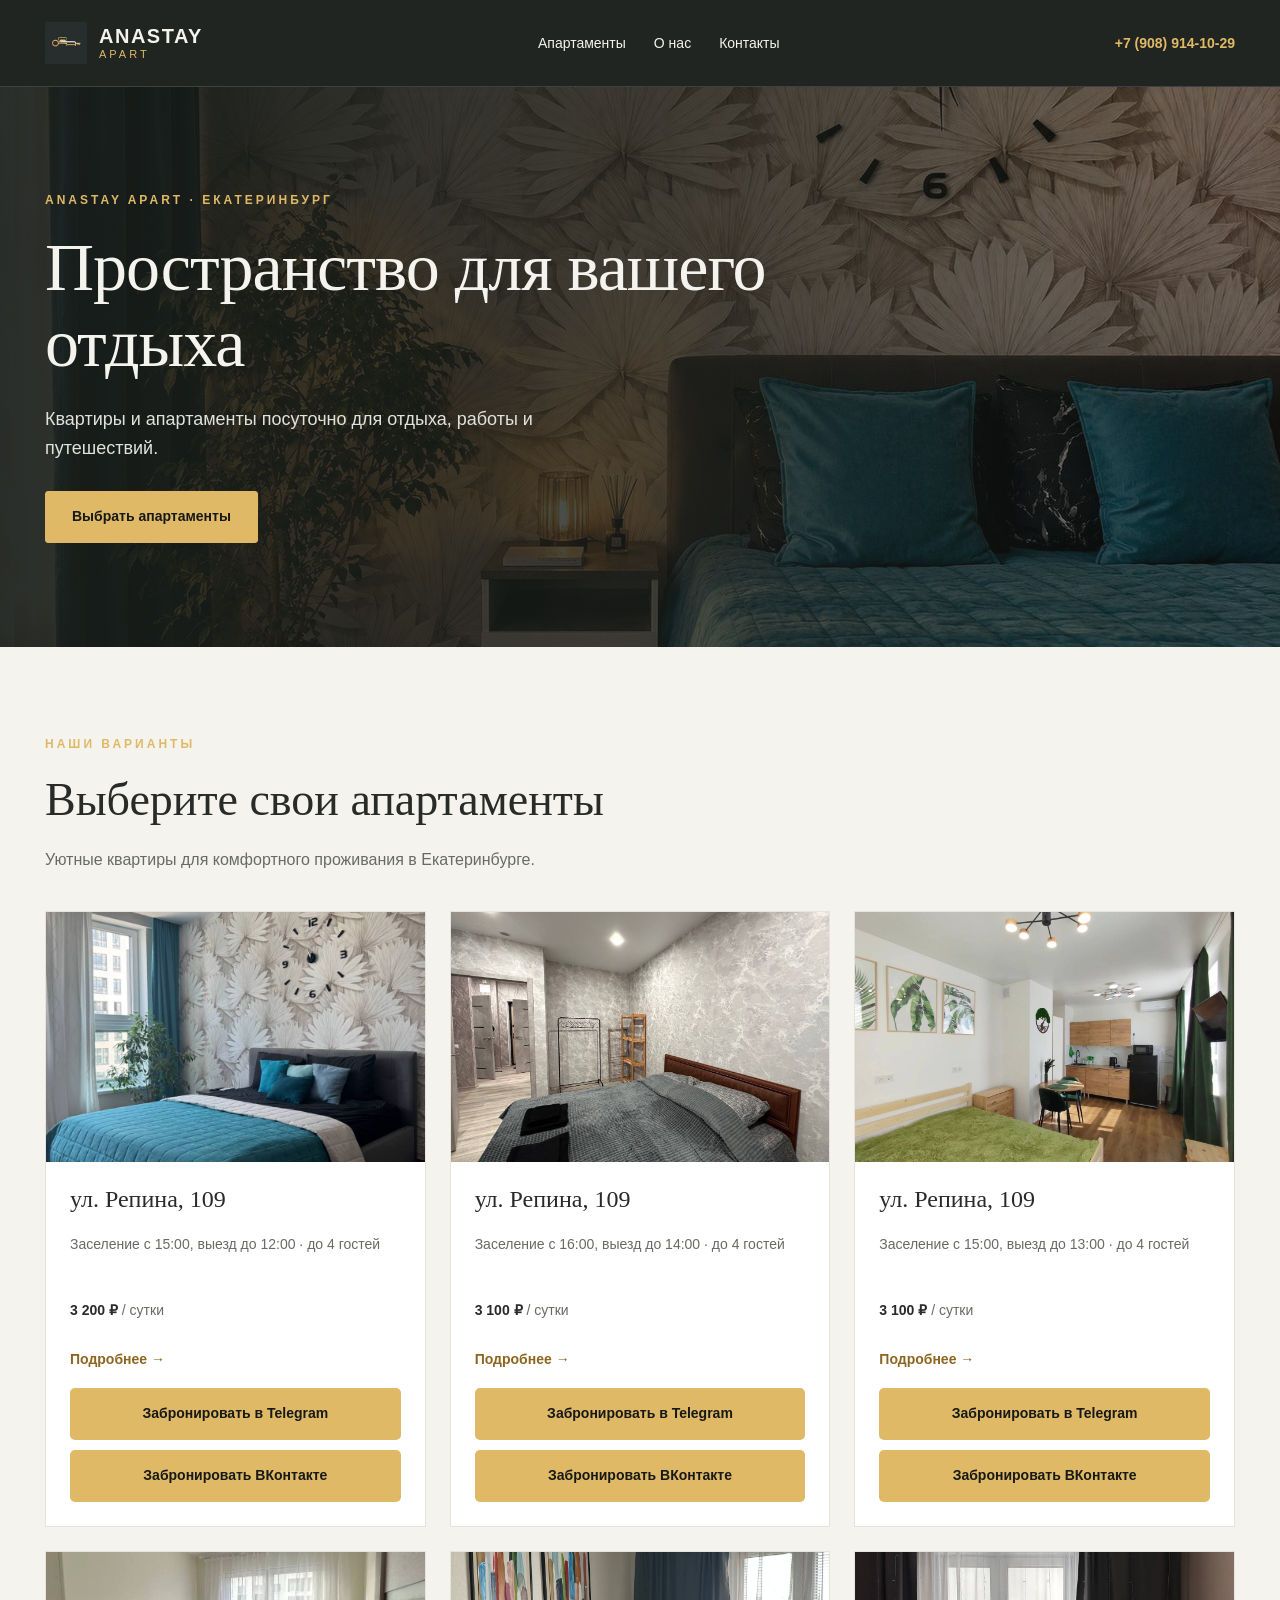
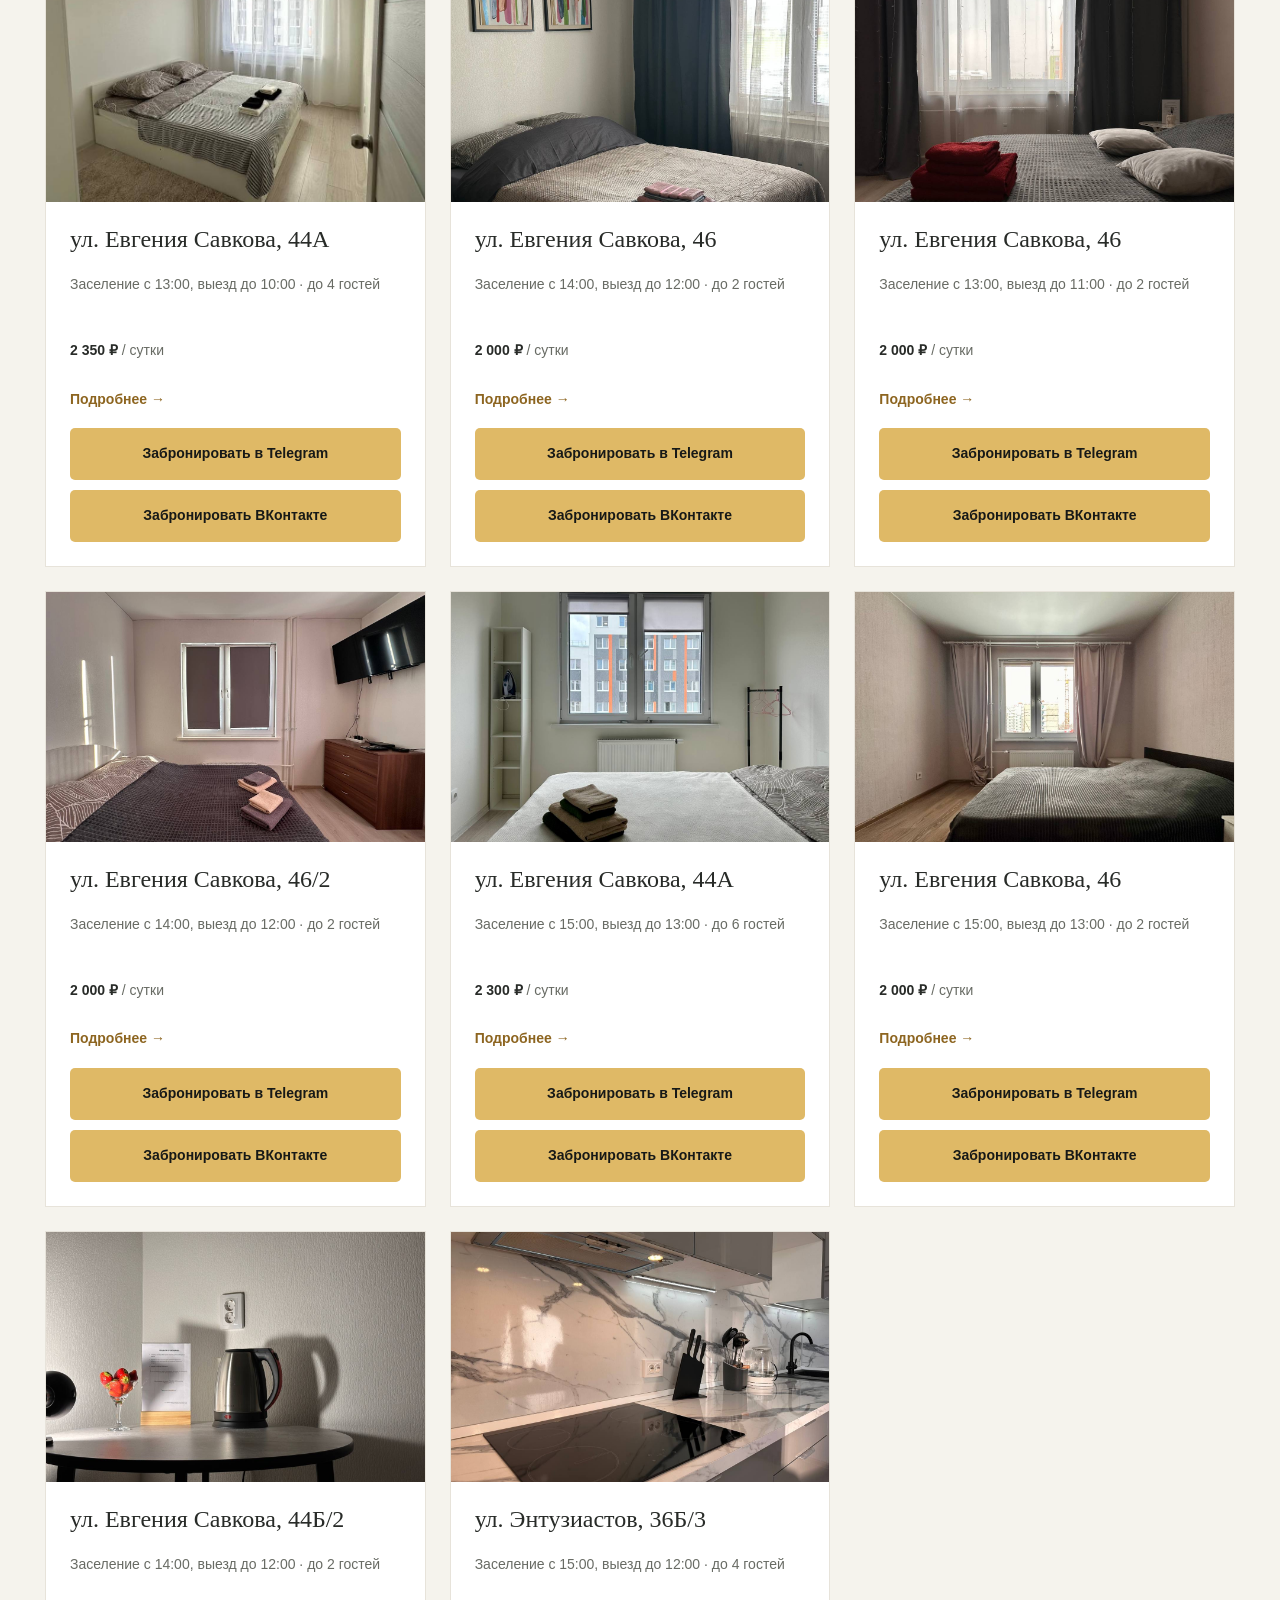
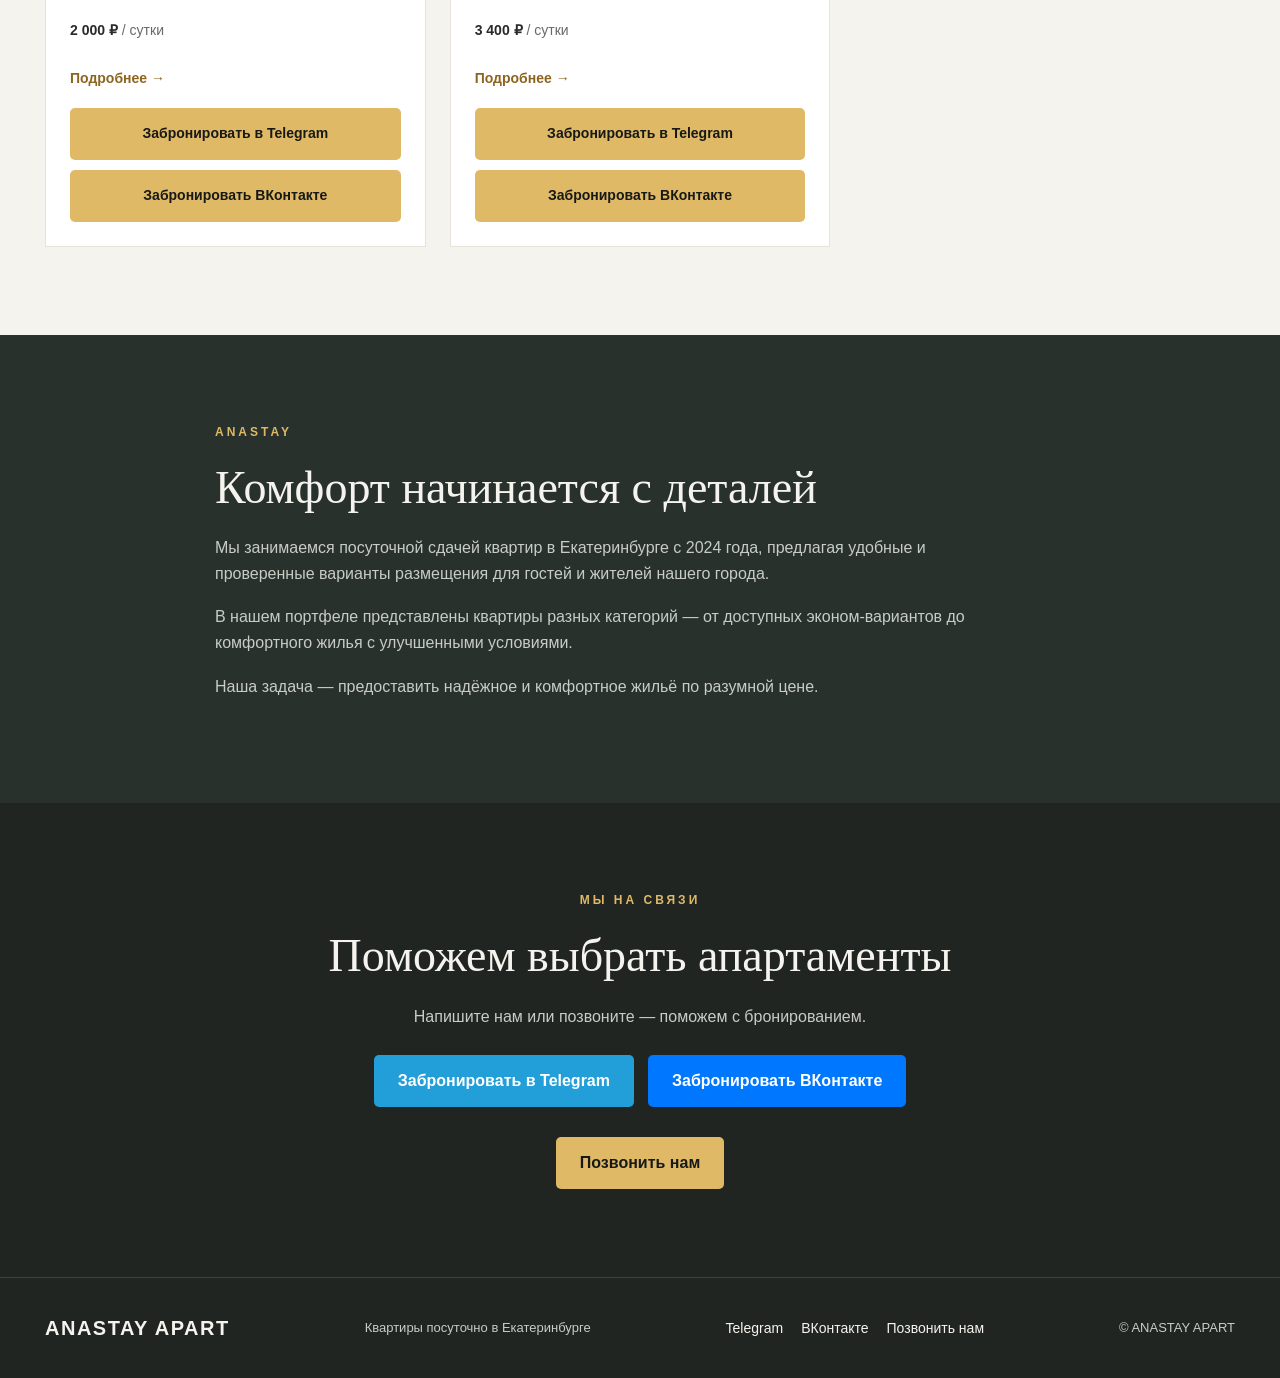
==== commit d33ed181: "Update index.html" ====
--- a/index.html
+++ b/index.html
@@ -58,17 +58,22 @@
 
   <section class="about section" id="about">
     <div class="container about__content">
-      <p class="eyebrow">ANASTAY APART</p>
+      <p class="eyebrow">ANASTAY</p>
       <h2>Комфорт начинается с деталей</h2>
-      <p>
-        Мы предлагаем квартиры посуточно в Екатеринбурге
-        для отдыха, работы и путешествий.
-      </p>
-      <p>
-        Выберите подходящие апартаменты и свяжитесь с нами,
-        чтобы уточнить свободные даты и условия проживания.
-      </p>
-      <a class="button" href="#contacts">Связаться с нами</a>
+        <p>
+          Мы занимаемся посуточной сдачей квартир в Екатеринбурге
+          с 2024 года, предлагая удобные и проверенные варианты
+          размещения для гостей и жителей нашего города.
+        </p>
+        <p>
+          В нашем портфеле представлены квартиры разных категорий —
+          от доступных эконом-вариантов до комфортного жилья
+          с улучшенными условиями.
+        </p>
+        <p>
+          Наша задача — предоставить надёжное и комфортное жильё
+          по разумной цене.
+        </p>
     </div>
   </section>
 
--- a/style.css
+++ b/style.css
@@ -1,55 +1,78 @@
+
+/* ==================================================
+   ANASTAY APART — единый чистый файл стилей
+   Главная: светлые карточки, тёмно-зелёные секции
+   Страницы квартир: полностью тёмный фон
+   ================================================== */
 
 :root {
-  --bg: #202522;
-  --bg-light: #292f2b;
-  --gold: #d7b46a;
-  --gold-light: #ead39b;
-  --text: #f7f5ef;
-  --muted: #b9bdb7;
-  --border: rgba(255, 255, 255, 0.12);
+  --dark: #202522;
+  --dark-soft: #29312c;
+  --dark-card: #29312c;
+  --gold: #dfb966;
+  --gold-hover: #cda451;
+  --white: #f5f3ed;
+  --muted: #c8ccc5;
+  --light-bg: #f5f3ed;
+  --light-card: #ffffff;
+  --light-text: #282b28;
+  --light-muted: #686b64;
+  --border-dark: rgba(255, 255, 255, 0.13);
+  --border-light: #e7e3da;
+  --container: 1190px;
 }
 
 * {
   box-sizing: border-box;
-  margin: 0;
-  padding: 0;
 }
 
 html {
   scroll-behavior: smooth;
+  scroll-padding-top: 90px;
 }
 
 body {
-  background: var(--bg);
-  color: var(--text);
+  margin: 0;
+  background: var(--dark);
+  color: var(--white);
   font-family: Arial, Helvetica, sans-serif;
+  font-size: 16px;
   line-height: 1.6;
+}
+
+img {
+  max-width: 100%;
 }
 
 a {
   color: inherit;
-  text-decoration: none;
-}
-
-button,
-a {
   -webkit-tap-highlight-color: transparent;
 }
 
+button {
+  font: inherit;
+  -webkit-tap-highlight-color: transparent;
+}
+
 .container {
-  width: min(1180px, calc(100% - 48px));
-  margin: 0 auto;
-}
+  width: min(var(--container), calc(100% - 40px));
+  margin-inline: auto;
+}
+
+/* ==================================================
+   ШАПКА
+   ================================================== */
 
 .header {
   position: relative;
   z-index: 10;
-  border-bottom: 1px solid var(--border);
-  background: var(--bg);
+  background: var(--dark);
+  color: var(--white);
+  border-bottom: 1px solid var(--border-dark);
 }
 
 .header__inner {
-  min-height: 88px;
+  min-height: 86px;
   display: flex;
   align-items: center;
   justify-content: space-between;
@@ -57,63 +80,122 @@
 }
 
 .logo {
+  display: inline-flex;
+  align-items: center;
+  gap: 12px;
   flex-shrink: 0;
-  font-size: 21px;
+  color: var(--white);
+  text-decoration: none;
+  font-size: 20px;
   font-weight: 700;
-  letter-spacing: 2px;
-}
-
-.logo span {
+  letter-spacing: 1.5px;
+  white-space: nowrap;
+}
+
+.logo img {
+  display: block;
+  width: 42px;
+  height: 42px;
+  object-fit: contain;
+}
+
+.logo__text {
+  display: inline-flex;
+  flex-direction: column;
+  line-height: 1.2;
+}
+
+.logo__text span {
   color: var(--gold);
+  font-size: 11px;
   font-weight: 400;
+  letter-spacing: 3px;
 }
 
 .nav {
   display: flex;
   align-items: center;
-  gap: 30px;
-}
-
-.nav a,
+  justify-content: center;
+  gap: 28px;
+}
+
+.nav a {
+  color: var(--white);
+  font-size: 14px;
+  text-decoration: none;
+  transition: color .2s ease;
+}
+
+.nav a:hover {
+  color: var(--gold);
+}
+
 .header__phone {
-  font-size: 14px;
-  transition: color 0.2s ease;
-}
-
-.nav a:hover,
-.header__phone:hover,
-.social-link:hover {
   color: var(--gold);
-}
-
-.header__phone {
+  font-size: 14px;
+  font-weight: 700;
+  text-decoration: none;
   white-space: nowrap;
 }
 
+/* ==================================================
+   ОБЩИЕ КНОПКИ
+   ================================================== */
+
+.button {
+  display: inline-flex;
+  align-items: center;
+  justify-content: center;
+  min-height: 52px;
+  margin-top: 28px;
+  padding: 14px 26px;
+  border: 1px solid var(--gold);
+  border-radius: 3px;
+  background: var(--gold);
+  color: #171917;
+  text-align: center;
+  text-decoration: none;
+  font-size: 14px;
+  font-weight: 700;
+  line-height: 1.4;
+  transition: background .2s ease, transform .2s ease;
+}
+
+.button:hover {
+  background: var(--gold-hover);
+  border-color: var(--gold-hover);
+  transform: translateY(-1px);
+}
+
+/* ==================================================
+   ГЛАВНЫЙ ЭКРАН
+   ================================================== */
+
 .hero {
-  min-height: 600px;
-  display: flex;
-  align-items: center;
   position: relative;
+  display: flex;
+  align-items: center;
+  min-height: 560px;
   overflow: hidden;
   background:
     linear-gradient(
       90deg,
-      rgba(24, 29, 26, 0.96) 0%,
-      rgba(24, 29, 26, 0.82) 48%,
-      rgba(24, 29, 26, 0.35) 100%
+      rgba(24, 29, 26, .92) 0%,
+      rgba(24, 29, 26, .76) 52%,
+      rgba(24, 29, 26, .30) 100%
     ),
-    url("images/hero.jpg") center 55% / cover no-repeat,
-    var(--bg-light);
+    url("hero.jpg") center / cover no-repeat,
+    var(--dark-soft);
+  color: var(--white);
 }
 
 .hero__content {
-  padding-top: 80px;
-  padding-bottom: 80px;
+  padding-top: 76px;
+  padding-bottom: 76px;
 }
 
 .eyebrow {
-  margin-bottom: 18px;
+  margin: 0 0 18px;
   color: var(--gold);
   font-size: 12px;
   font-weight: 700;
@@ -123,83 +205,83 @@
 
 .hero h1 {
   max-width: 760px;
+  margin: 0;
+  color: var(--white);
   font-family: Georgia, "Times New Roman", serif;
-  font-size: clamp(42px, 6vw, 76px);
+  font-size: clamp(40px, 5.5vw, 68px);
   font-weight: 400;
   line-height: 1.12;
-  letter-spacing: -1.5px;
+  letter-spacing: -1px;
 }
 
 .hero__text {
-  max-width: 500px;
-  margin-top: 24px;
-  color: #dedfd9;
-  font-size: 17px;
-}
-
-.button {
-  min-height: 54px;
-  margin-top: 32px;
-  padding: 15px 26px;
-  display: inline-flex;
-  align-items: center;
-  justify-content: center;
-  background: var(--gold);
-  color: #20231f;
-  border: 1px solid var(--gold);
-  font-size: 14px;
-  font-weight: 700;
-  transition:
-    background 0.2s ease,
-    color 0.2s ease;
-}
-
-.button:hover {
-  background: var(--gold-light);
-  border-color: var(--gold-light);
-}
+  max-width: 580px;
+  margin: 24px 0 0;
+  color: #e1e2dc;
+  font-size: 18px;
+}
+
+/* ==================================================
+   СЕКЦИИ
+   ================================================== */
 
 .section {
-  padding: 100px 0;
-}
-
-.apartments {
-  background: #f5f3ed;
-  color: #252923;
-}
-
-.apartments .eyebrow,
-.about .eyebrow,
-.contacts .eyebrow {
-  margin-bottom: 14px;
-}
-
-.apartments h2,
+  padding: 88px 0;
+}
+
+.section h2,
 .about h2,
 .contacts h2 {
+  margin: 0 0 20px;
   font-family: Georgia, "Times New Roman", serif;
-  font-size: clamp(32px, 4vw, 48px);
+  font-size: clamp(32px, 4vw, 46px);
   font-weight: 400;
   line-height: 1.2;
 }
 
 .section__text {
-  margin-top: 16px;
-  color: #686b64;
+  margin: 0 0 38px;
+  color: var(--light-muted);
+}
+
+/* ==================================================
+   КАТАЛОГ КВАРТИР — СВЕТЛЫЕ КАРТОЧКИ
+   ================================================== */
+
+.apartments {
+  background: var(--light-bg);
+  color: var(--light-text);
+}
+
+.apartments h2 {
+  color: var(--light-text);
+}
+
+.apartments .section__text {
+  color: var(--light-muted);
 }
 
 .apartments__grid {
   display: grid;
   grid-template-columns: repeat(3, minmax(0, 1fr));
+  align-items: stretch;
   gap: 24px;
-  margin-top: 42px;
 }
 
 .apartment-card {
+  display: flex;
+  flex-direction: column;
   min-width: 0;
   overflow: hidden;
-  background: #fff;
-  border: 1px solid #e8e5dc;
+  border: 1px solid var(--border-light);
+  background: var(--light-card);
+  color: var(--light-text);
+}
+
+.apartment-card__image-link {
+  display: block;
+  overflow: hidden;
+  background: #e8e5de;
 }
 
 .apartment-card__image {
@@ -207,55 +289,142 @@
   width: 100%;
   height: 250px;
   object-fit: cover;
-  background: #e5e2d9;
+  transition: transform .3s ease;
+}
+
+.apartment-card__image-link:hover .apartment-card__image {
+  transform: scale(1.025);
 }
 
 .apartment-card__content {
-  padding: 24px;
-}
-
+  display: flex;
+  flex: 1;
+  flex-direction: column;
+  align-items: flex-start;
+  padding: 22px 24px 24px;
+  background: var(--light-card);
+  color: var(--light-text);
+}
+
+.apartment-card__title,
 .apartment-card h3 {
+  margin: 0 0 18px;
+  color: var(--light-text);
   font-family: Georgia, "Times New Roman", serif;
-  font-size: 23px;
+  font-size: 24px;
   font-weight: 400;
-  line-height: 1.35;
-}
-
-.apartment-card p {
-  margin-top: 12px;
-  color: #686b64;
-  font-size: 14px;
+  line-height: 1.3;
+}
+
+.apartment-card__description {
+  min-height: 48px;
+  margin: 0 0 18px;
+  color: var(--light-muted);
+  font-size: 14px;
+  line-height: 1.65;
+}
+
+.apartment-card__price {
+  margin: 0 0 18px;
+  color: var(--light-text);
+  font-size: 14px;
+  font-weight: 700;
+}
+
+.apartment-card__price span {
+  color: var(--light-muted);
+  font-weight: 400;
 }
 
 .apartment-card__link {
   display: inline-block;
-  margin-top: 20px;
-  color: #80652d;
+  margin-top: auto;
+  margin-bottom: 14px;
+  padding-top: 8px;
+  color: #8d6520;
   font-size: 14px;
   font-weight: 700;
-}
+  text-decoration: none;
+}
+
+.apartment-card__link:hover {
+  color: #b08435;
+}
+
+/* Кнопки бронирования в карточках */
+
+.apartment-card__buttons {
+  display: flex;
+  flex-direction: column;
+  gap: 10px;
+  width: 100%;
+  margin-top: 4px;
+}
+
+.apartment-card__button {
+  display: flex;
+  align-items: center;
+  justify-content: center;
+  width: 100%;
+  min-height: 52px;
+  padding: 12px 10px;
+  border: 0;
+  border-radius: 5px;
+  background: var(--gold);
+  color: #171917;
+  text-align: center;
+  text-decoration: none;
+  font-size: 14px;
+  font-weight: 700;
+  line-height: 1.4;
+  transition: background .2s ease, transform .2s ease;
+}
+
+.apartment-card__button:hover {
+  background: var(--gold-hover);
+  color: #171917;
+  transform: translateY(-1px);
+}
+
+/* ==================================================
+   БЛОК О НАС
+   ================================================== */
 
 .about {
-  background: var(--bg-light);
+  background: var(--dark-soft);
+  color: var(--white);
+}
+
+.about h2 {
+  color: var(--white);
 }
 
 .about__content {
-  max-width: 780px;
-}
-
-.about__content > p:not(.eyebrow) {
-  margin-top: 20px;
+  max-width: 850px;
+}
+
+.about__content p:not(.eyebrow) {
+  max-width: 760px;
+  margin-top: 18px;
   color: var(--muted);
-  font-size: 16px;
-}
+}
+
+/* ==================================================
+   КОНТАКТЫ
+   ================================================== */
 
 .contacts {
+  background: var(--dark);
+  color: var(--white);
   text-align: center;
-  background: var(--bg);
+}
+
+.contacts h2 {
+  color: var(--white);
 }
 
 .contacts__content {
-  max-width: 700px;
+  max-width: 760px;
 }
 
 .contacts__content > p:not(.eyebrow) {
@@ -263,17 +432,74 @@
   color: var(--muted);
 }
 
-.social-link {
-  display: block;
-  width: fit-content;
-  margin: 22px auto 0;
-  color: var(--gold);
-  transition: color 0.2s ease;
-}
+.contact-buttons {
+  display: flex;
+  flex-wrap: wrap;
+  align-items: center;
+  justify-content: center;
+  gap: 14px;
+  margin: 26px 0 18px;
+}
+
+.contact-button {
+  display: inline-flex;
+  align-items: center;
+  justify-content: center;
+  min-height: 52px;
+  padding: 14px 24px;
+  border: 0;
+  border-radius: 5px;
+  text-align: center;
+  text-decoration: none;
+  font-weight: 700;
+  line-height: 1.4;
+  transition: background .2s ease, transform .2s ease;
+}
+
+.contact-button:hover {
+  transform: translateY(-1px);
+}
+
+.contact-button--telegram {
+  background: #229ed9;
+  color: #fff;
+}
+
+.contact-button--telegram:hover {
+  background: #1889bf;
+  color: #fff;
+}
+
+.contact-button--vk {
+  background: #0077ff;
+  color: #fff;
+}
+
+.contact-button--vk:hover {
+  background: #0066dc;
+  color: #fff;
+}
+
+.contact-button--gold {
+  margin-top: 12px;
+  background: var(--gold);
+  color: #171917;
+}
+
+.contact-button--gold:hover {
+  background: var(--gold-hover);
+  color: #171917;
+}
+
+/* ==================================================
+   ПОДВАЛ
+   ================================================== */
 
 .footer {
   padding: 34px 0;
-  border-top: 1px solid var(--border);
+  border-top: 1px solid var(--border-dark);
+  background: var(--dark);
+  color: #d9dcd6;
 }
 
 .footer__inner {
@@ -284,44 +510,362 @@
   gap: 20px;
 }
 
-.footer__inner p,
-.footer__inner > a:not(.logo) {
+.footer__inner p {
+  margin: 0;
   color: var(--muted);
-  font-size: 12px;
-}
-
-@media (max-width: 900px) {
+  font-size: 13px;
+}
+
+.footer__socials {
+  display: flex;
+  flex-wrap: wrap;
+  gap: 18px;
+}
+
+.footer__socials a {
+  color: var(--white);
+  font-size: 14px;
+  text-decoration: none;
+}
+
+.footer__socials a:hover {
+  color: var(--gold);
+}
+
+/* ==================================================
+   СТРАНИЦЫ КВАРТИР
+   Весь фон страницы тёмный, без светлых полос.
+   Эти правила переопределяют встроенные стили HTML.
+   ================================================== */
+
+body:has(.apartment-page) {
+  min-height: 100vh;
+  background: var(--dark) !important;
+  color: var(--white);
+}
+
+body:has(.apartment-page) .apartment-page {
+  width: 100%;
+  max-width: 1168px;
+  min-height: 100vh;
+  margin: 0 auto;
+  padding: 40px 24px 70px;
+  background: var(--dark) !important;
+  color: var(--white);
+}
+
+.apartment-page,
+.apartment-page * {
+  box-sizing: border-box;
+}
+
+.apartment-page h1 {
+  color: var(--white);
+}
+
+.apartment-page .apartment-back {
+  display: inline-block;
+  margin-bottom: 26px;
+  color: var(--gold);
+  font-weight: 600;
+  text-decoration: none;
+}
+
+.apartment-page .apartment-back:hover {
+  color: #f2d99d;
+}
+
+.apartment-page .apartment-subtitle {
+  margin: 0 0 28px;
+  color: #c2c3bb;
+  line-height: 1.7;
+}
+
+/* Галерея */
+
+.apartment-page .apartment-gallery {
+  display: block;
+  width: 100%;
+  margin: 0 0 26px;
+  background: var(--dark) !important;
+}
+
+.apartment-page .gallery-main {
+  position: relative;
+  display: block;
+  width: 100%;
+  height: clamp(280px, 52vw, 560px);
+  overflow: hidden;
+  border-radius: 10px;
+  background: #171a17;
+}
+
+.apartment-page img.apartment-main-photo {
+  display: block;
+  width: 100%;
+  height: 100%;
+  min-height: 0;
+  margin: 0;
+  padding: 0;
+  border: 0;
+  border-radius: 0;
+  background: #171a17;
+  object-fit: contain;
+  object-position: center;
+  cursor: zoom-in;
+}
+
+.apartment-page .gallery-arrow {
+  position: absolute;
+  top: 50%;
+  z-index: 5;
+  display: flex;
+  align-items: center;
+  justify-content: center;
+  width: 48px;
+  height: 48px;
+  margin: 0;
+  padding: 0 0 4px;
+  transform: translateY(-50%);
+  border: 1px solid rgba(223, 185, 102, .75);
+  border-radius: 50%;
+  background: rgba(23, 26, 23, .85);
+  color: var(--gold);
+  font-family: Arial, sans-serif;
+  font-size: 36px;
+  line-height: 1;
+  cursor: pointer;
+}
+
+.apartment-page .gallery-arrow:hover {
+  background: #373a31;
+}
+
+.apartment-page .gallery-prev {
+  left: 16px;
+}
+
+.apartment-page .gallery-next {
+  right: 16px;
+}
+
+.apartment-page .gallery-counter {
+  position: absolute;
+  right: 14px;
+  bottom: 14px;
+  z-index: 5;
+  padding: 7px 12px;
+  border-radius: 20px;
+  background: rgba(23, 26, 23, .85);
+  color: #fff;
+  font-size: 14px;
+  line-height: 1.3;
+}
+
+.apartment-page .gallery-thumbnails {
+  display: flex;
+  flex-direction: row;
+  flex-wrap: nowrap;
+  align-items: center;
+  gap: 10px;
+  width: 100%;
+  margin: 12px 0 0;
+  padding: 4px 2px 12px;
+  overflow-x: auto;
+  overflow-y: hidden;
+  overscroll-behavior-x: contain;
+  scrollbar-width: thin;
+  background: var(--dark) !important;
+}
+
+.apartment-page .gallery-thumbnails img {
+  display: block;
+  flex: 0 0 110px;
+  width: 110px;
+  min-width: 110px;
+  max-width: 110px;
+  height: 78px;
+  min-height: 78px;
+  max-height: 78px;
+  margin: 0;
+  padding: 0;
+  border: 2px solid transparent;
+  border-radius: 6px;
+  background: #171a17;
+  object-fit: cover;
+  object-position: center;
+  opacity: .7;
+  cursor: pointer;
+}
+
+.apartment-page .gallery-thumbnails img:hover {
+  opacity: .9;
+}
+
+.apartment-page .gallery-thumbnails img.active {
+  border-color: var(--gold);
+  opacity: 1;
+}
+
+/* Информационные карточки — теперь тёмные */
+
+.apartment-page .apartment-info {
+  display: grid;
+  grid-template-columns: repeat(3, minmax(0, 1fr));
+  gap: 14px;
+  margin: 26px 0;
+  background: var(--dark) !important;
+}
+
+.apartment-page .apartment-info-item {
+  min-width: 0;
+  padding: 20px;
+  border: 1px solid #3b443d !important;
+  border-radius: 8px;
+  background: var(--dark-soft) !important;
+  color: var(--white) !important;
+}
+
+.apartment-page .apartment-info-item span {
+  display: block;
+  margin-bottom: 8px;
+  color: #c2c3bb !important;
+  font-size: 14px;
+}
+
+.apartment-page .apartment-info-item strong {
+  color: var(--white) !important;
+  font-size: 18px;
+}
+
+/* Описание, удобства, правила и цены */
+
+.apartment-page .apartment-section {
+  margin-top: 36px;
+  background: var(--dark) !important;
+  color: #e8e6de;
+  line-height: 1.8;
+}
+
+.apartment-page .apartment-section h2 {
+  margin: 0 0 16px;
+  color: var(--gold);
+  font-size: 27px;
+  line-height: 1.3;
+}
+
+.apartment-page .apartment-section h3 {
+  margin: 24px 0 12px;
+  color: var(--gold);
+  font-size: 21px;
+}
+
+.apartment-page .apartment-section p {
+  margin: 0 0 12px;
+  color: #e0e0d8;
+}
+
+.apartment-page .apartment-section ul {
+  margin: 10px 0 18px;
+  padding-left: 24px;
+  background: var(--dark) !important;
+  color: #e0e0d8;
+}
+
+.apartment-page .apartment-section li {
+  margin-bottom: 8px;
+  padding-left: 3px;
+  color: #e0e0d8;
+}
+
+.apartment-page .apartment-section strong {
+  color: #fff;
+}
+
+.apartment-page .apartment-price {
+  margin: 12px 0 22px !important;
+  color: var(--gold) !important;
+  font-size: clamp(25px, 4vw, 32px);
+  font-weight: 700;
+}
+
+.apartment-page .apartment-booking {
+  display: inline-flex;
+  align-items: center;
+  justify-content: center;
+  min-height: 52px;
+  margin-top: 12px;
+  padding: 15px 24px;
+  border: 0;
+  border-radius: 5px;
+  background: var(--gold);
+  color: #171917;
+  font-weight: 700;
+  text-decoration: none;
+  transition: background .2s ease;
+}
+
+.apartment-page .apartment-booking:hover {
+  background: var(--gold-hover);
+}
+
+.apartment-page .apartment-note {
+  margin-top: 18px !important;
+  color: #bfc1b7 !important;
+  font-size: 14px;
+}
+
+/* ==================================================
+   ПЛАНШЕТЫ
+   ================================================== */
+
+@media (max-width: 950px) {
   .header__inner {
-    min-height: 76px;
     flex-wrap: wrap;
-    padding-top: 18px;
-    padding-bottom: 18px;
-    gap: 16px;
+    padding-top: 16px;
+    padding-bottom: 16px;
   }
 
   .nav {
     order: 3;
     width: 100%;
-    gap: 22px;
+    gap: 20px;
   }
 
   .apartments__grid {
     grid-template-columns: repeat(2, minmax(0, 1fr));
   }
 
+  .apartment-card__image {
+    height: 230px;
+  }
+
   .section {
     padding: 76px 0;
   }
 }
 
-@media (max-width: 600px) {
+/* ==================================================
+   МОБИЛЬНЫЕ УСТРОЙСТВА
+   ================================================== */
+
+@media (max-width: 650px) {
   .container {
-    width: calc(100% - 32px);
+    width: calc(100% - 28px);
+  }
+
+  .header__inner {
+    gap: 14px;
   }
 
   .logo {
     font-size: 17px;
-    letter-spacing: 1.5px;
+    letter-spacing: 1px;
+  }
+
+  .logo img {
+    width: 34px;
+    height: 34px;
   }
 
   .header__phone {
@@ -338,173 +882,115 @@
   }
 
   .hero {
-    min-height: 520px;
+    min-height: 440px;
     background-position: 58% center;
   }
 
   .hero__content {
-    padding-top: 64px;
-    padding-bottom: 64px;
+    padding-top: 55px;
+    padding-bottom: 55px;
   }
 
   .hero h1 {
-    font-size: clamp(38px, 10vw, 54px);
+    font-size: 42px;
   }
 
   .hero__text {
-    font-size: 15px;
+    font-size: 16px;
   }
 
   .section {
-    padding: 64px 0;
+    padding: 58px 0;
   }
 
   .apartments__grid {
     grid-template-columns: 1fr;
     gap: 20px;
-    margin-top: 30px;
   }
 
   .apartment-card__image {
-    height: 240px;
+    height: 250px;
   }
 
   .apartment-card__content {
     padding: 20px;
+  }
+
+  .apartment-card__title,
+  .apartment-card h3 {
+    min-height: 0;
+    font-size: 23px;
+  }
+
+  .apartment-card__description {
+    min-height: 0;
+  }
+
+  .apartment-card__button {
+    min-height: 50px;
+    font-size: 13px;
+  }
+
+  .contact-buttons {
+    flex-direction: column;
+  }
+
+  .contact-button {
+    width: 100%;
   }
 
   .footer__inner {
     flex-direction: column;
     align-items: flex-start;
   }
-}
-
-
-.header .logo {
-    display: flex;
-    align-items: center;
-    gap: 12px;
-    text-decoration: none;
-}
-
-.header .logo img {
-    display: block;
-    width: 55px;
-    height: 55px;
-    object-fit: contain;
-    flex-shrink: 0;
-}
-
-.header .logo span {
-    font-size: 20px;
-    font-weight: 600;
-    white-space: nowrap;
-}
-
-/* Логотип и название ANASTAYA APART */
-.header .logo {
-    display: flex;
-    align-items: center;
-    gap: 12px;
-    text-decoration: none;
-    flex-shrink: 0;
-}
-
-.header .logo img {
-    width: 42px;
-    height: 42px;
-    object-fit: contain;
-    flex-shrink: 0;
-}
-
-.header .logo__text {
-    color: #f5f3ed;
-    font-size: 20px;
-    font-weight: 600;
-    letter-spacing: 1.5px;
-    white-space: nowrap;
-}
-
-.header .logo__text span {
-    color: #d9b568;
-}
-
-.apartment-card__price {
-    margin: 16px 0;
-    color: #a77b32;
-    font-size: 22px;
-    font-weight: 700;
-}
-
-.apartment-card__price span {
-    color: #777;
-    font-size: 14px;
-    font-weight: 400;
-}
-
-
-/* Кнопка бронирования в Telegram */
-.apartment-card__telegram {
-  display: flex;
-  align-items: center;
-  justify-content: center;
-  width: 100%;
-  box-sizing: border-box;
-  margin-top: 16px;
-  padding: 14px 16px;
-  background: #d9b66f;
-  color: #202722;
-  text-align: center;
-  text-decoration: none;
-  font-size: 14px;
-  font-weight: 600;
-  border: 1px solid #d9b66f;
-  border-radius: 4px;
-  transition: background 0.25s ease, color 0.25s ease;
-}
-
-.apartment-card__telegram:hover {
-  background: #202722;
-  color: #d9b66f;
-  border-color: #d9b66f;
-}
-/* Выравнивание содержимого всех карточек */
-.apartment-card {
-  display: flex;
-  flex-direction: column;
-  height: 100%;
-}
-
-.apartment-card__content {
-  display: flex;
-  flex-direction: column;
-  flex: 1;
-}
-
-.apartment-card__content h3 {
-  min-height: 64px;
-}
-
-.apartment-card__content > p:first-of-type {
-  min-height: 48px;
-}
-
-.apartment-card__price {
-  margin-top: 16px;
-  min-height: 24px;
-}
-
-.apartment-card__link {
-  margin-top: auto;
-  padding-top: 16px;
-}
-.apartment-card__vk {
-  display: flex;
-  align-items: center;
-  justify-content: center;
-  width: 100%;
-  box-sizing: border-box;
-  margin-top: 10px;
-  text-align: center;
-  text-decoration: none;
-}+
+  /* Внутренние страницы квартир */
+
+  body:has(.apartment-page) {
+    background: var(--dark) !important;
+  }
+
+  body:has(.apartment-page) .apartment-page {
+    width: 100%;
+    min-height: 100vh;
+    padding: 26px 16px 45px;
+    background: var(--dark) !important;
+  }
+
+  .apartment-page .gallery-main {
+    height: 300px;
+    border-radius: 8px;
+  }
+
+  .apartment-page .gallery-arrow {
+    width: 40px;
+    height: 40px;
+    font-size: 30px;
+  }
+
+  .apartment-page .gallery-prev {
+    left: 10px;
+  }
+
+  .apartment-page .gallery-next {
+    right: 10px;
+  }
+
+  .apartment-page .gallery-thumbnails img {
+    flex-basis: 85px;
+    width: 85px;
+    min-width: 85px;
+    max-width: 85px;
+    height: 65px;
+    min-height: 65px;
+    max-height: 65px;
+  }
+
+  .apartment-page .apartment-info {
+    grid-template-columns: 1fr;
+  }
+
+  .apartment-page .apartment-section h2 {
+    font-size: 24px;
+  }
+}
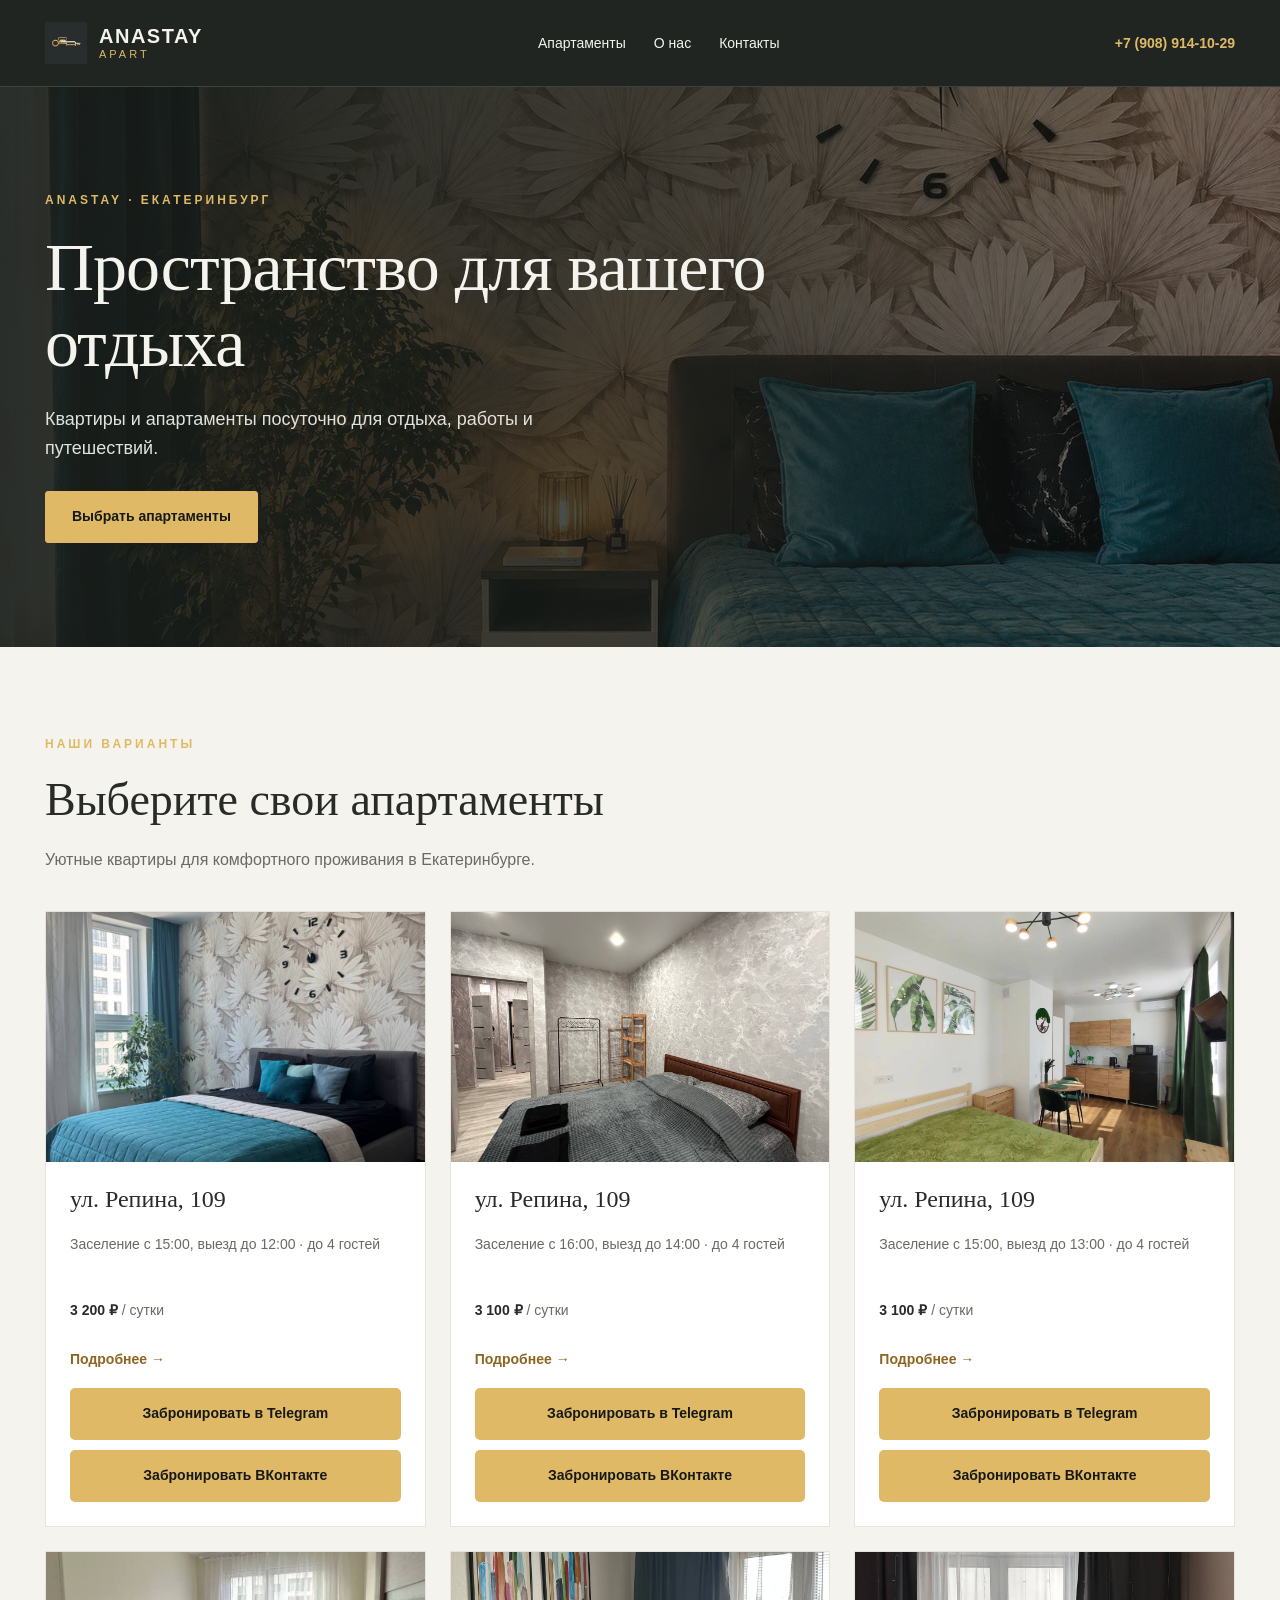
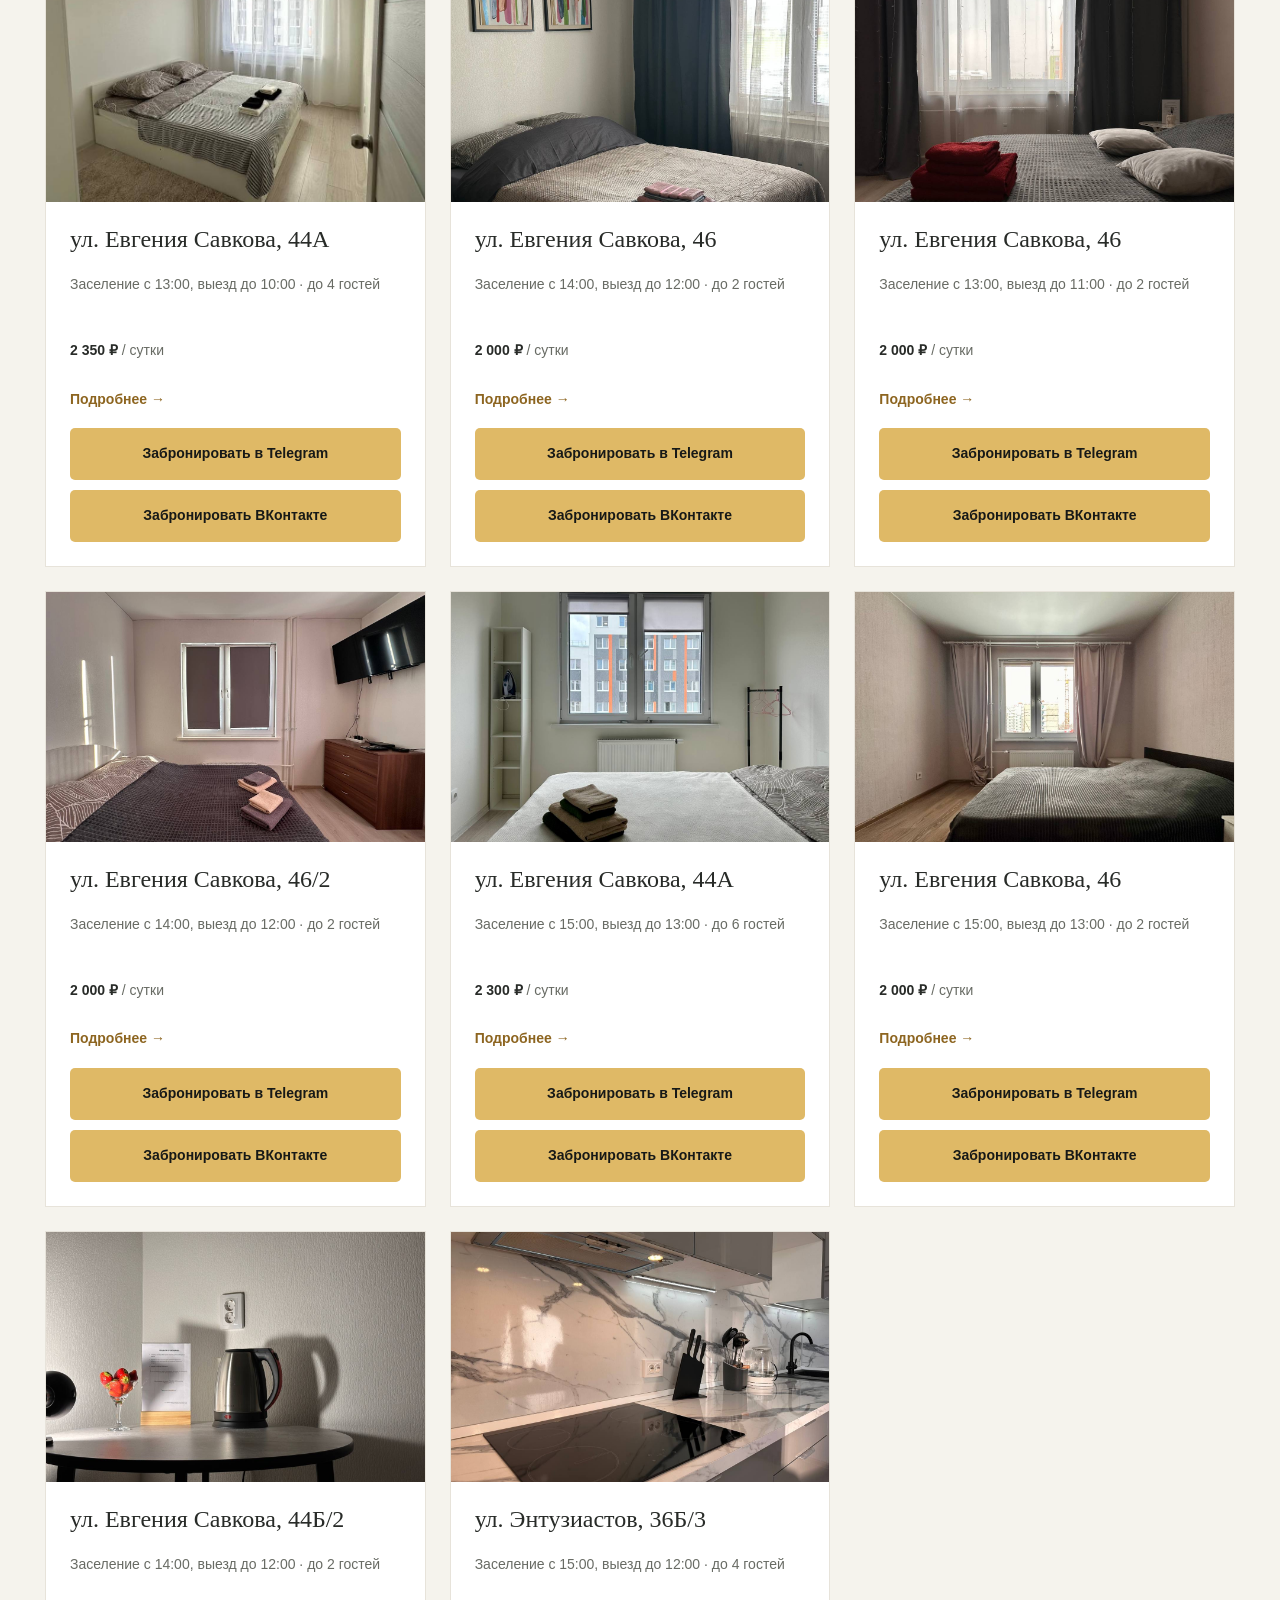
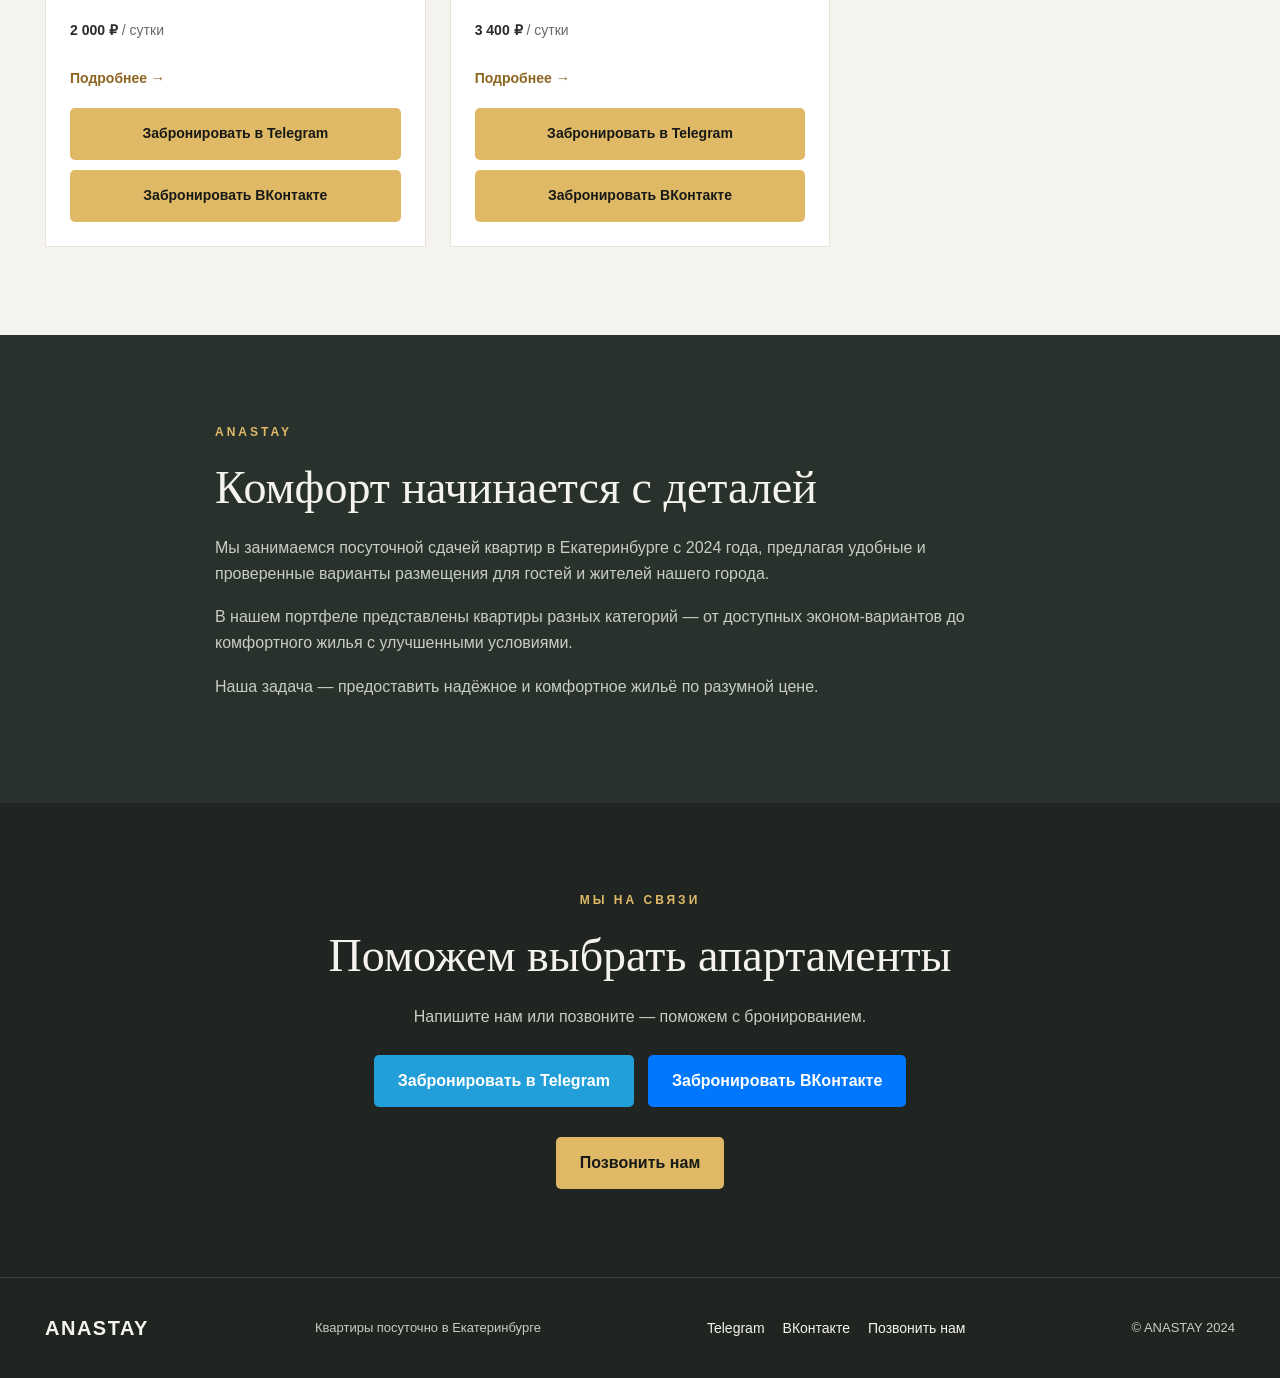
==== commit 18f4ec72: "Update index.html" ====
--- a/index.html
+++ b/index.html
@@ -6,7 +6,7 @@
   <meta name="viewport" content="width=device-width, initial-scale=1">
   <meta name="theme-color" content="#202522">
   <meta name="description" content="ANASTAY APART — квартиры посуточно в Екатеринбурге. Выбирайте апартаменты и бронируйте напрямую.">
-  <title>ANASTAY APART — квартиры посуточно в Екатеринбурге</title>
+  <title>ANASTAY — квартиры посуточно в Екатеринбурге</title>
   <link rel="icon" href="logo.png">
   <link rel="stylesheet" href="style.css?v=6">
 </head>
@@ -34,7 +34,7 @@
 <main>
   <section class="hero">
     <div class="container hero__content">
-      <p class="eyebrow">ANASTAY APART · ЕКАТЕРИНБУРГ</p>
+      <p class="eyebrow">ANASTAY · ЕКАТЕРИНБУРГ</p>
       <h1>Пространство для вашего отдыха</h1>
       <p class="hero__text">
         Квартиры и апартаменты посуточно для отдыха,
@@ -107,7 +107,7 @@
 
 <footer class="footer">
   <div class="container footer__inner">
-    <a class="logo" href="./">ANASTAY APART</a>
+    <a class="logo" href="./">ANASTAY</a>
     <p>Квартиры посуточно в Екатеринбурге</p>
 
     <div class="footer__socials">
@@ -118,7 +118,7 @@
       <a href="tel:+79089141029">Позвонить нам</a>
     </div>
 
-    <p>© ANASTAY APART</p>
+    <p>© ANASTAY 2024</p>
   </div>
 </footer>
 
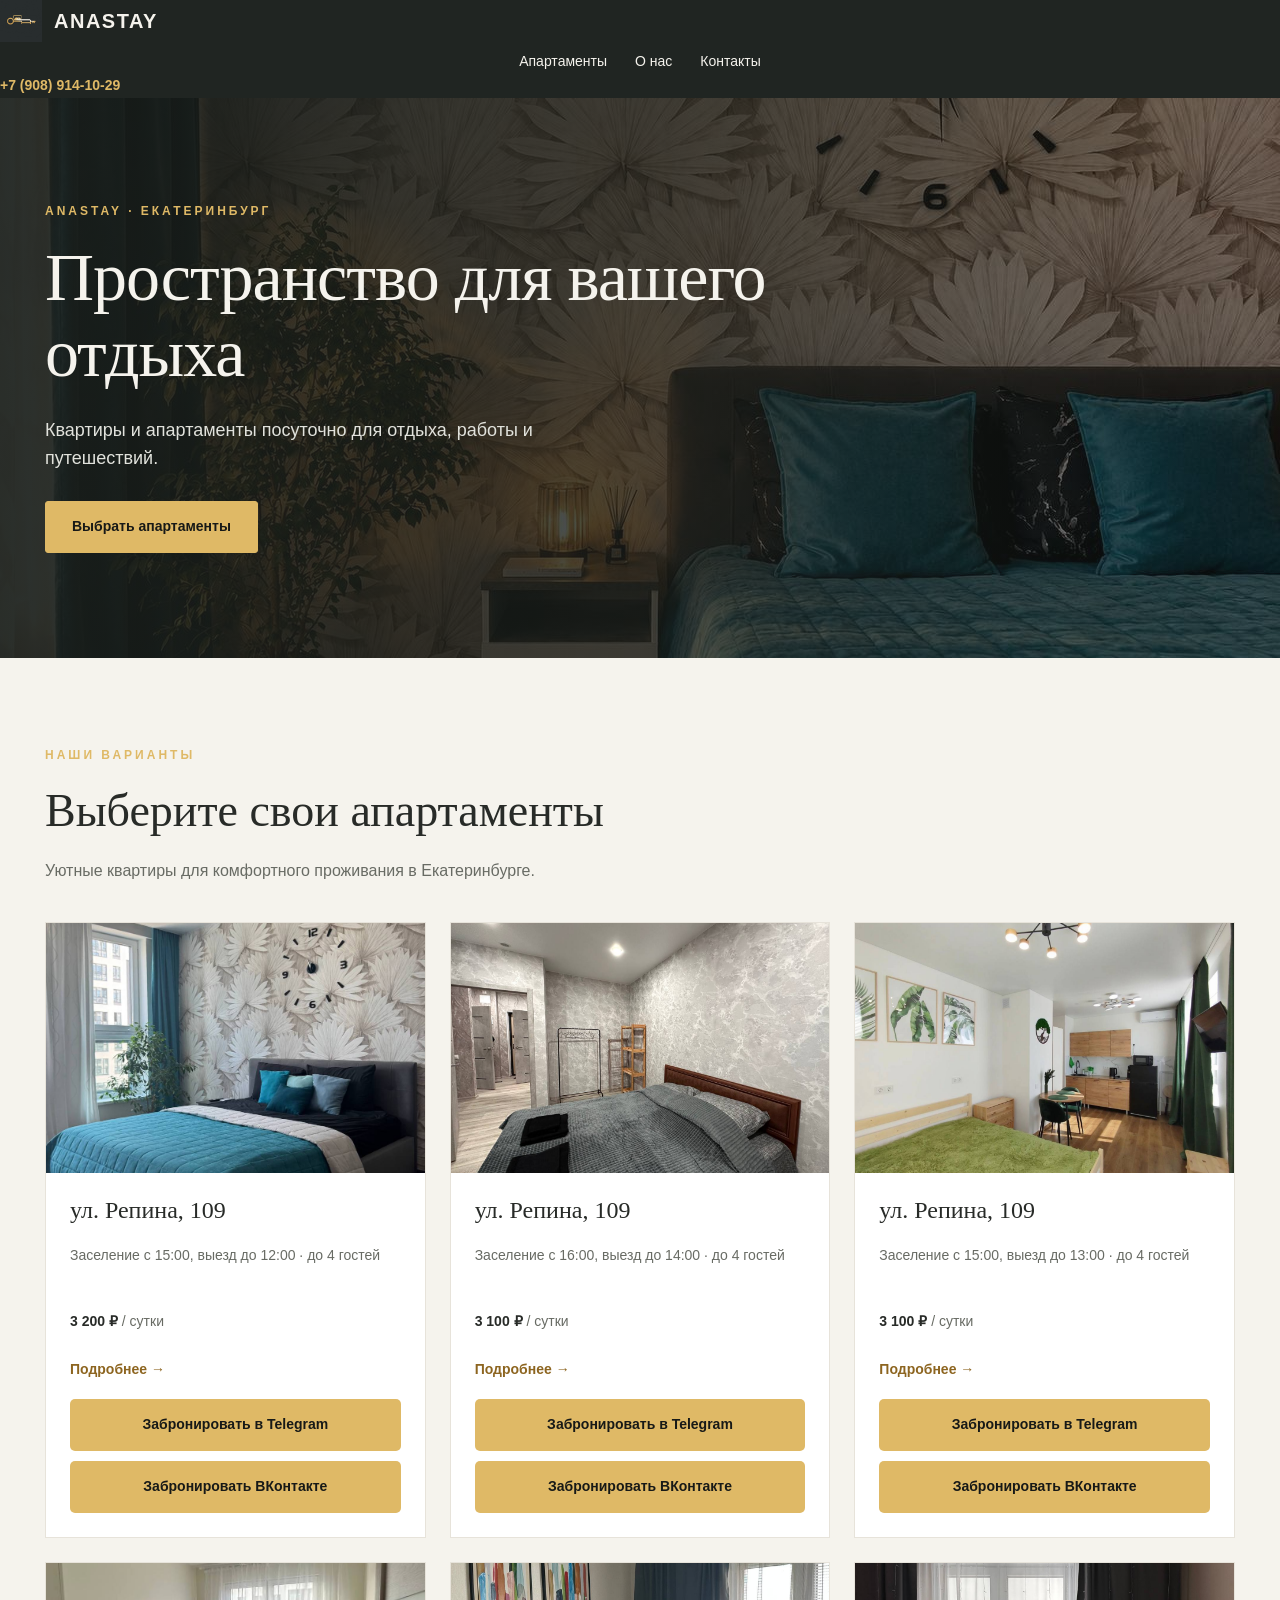
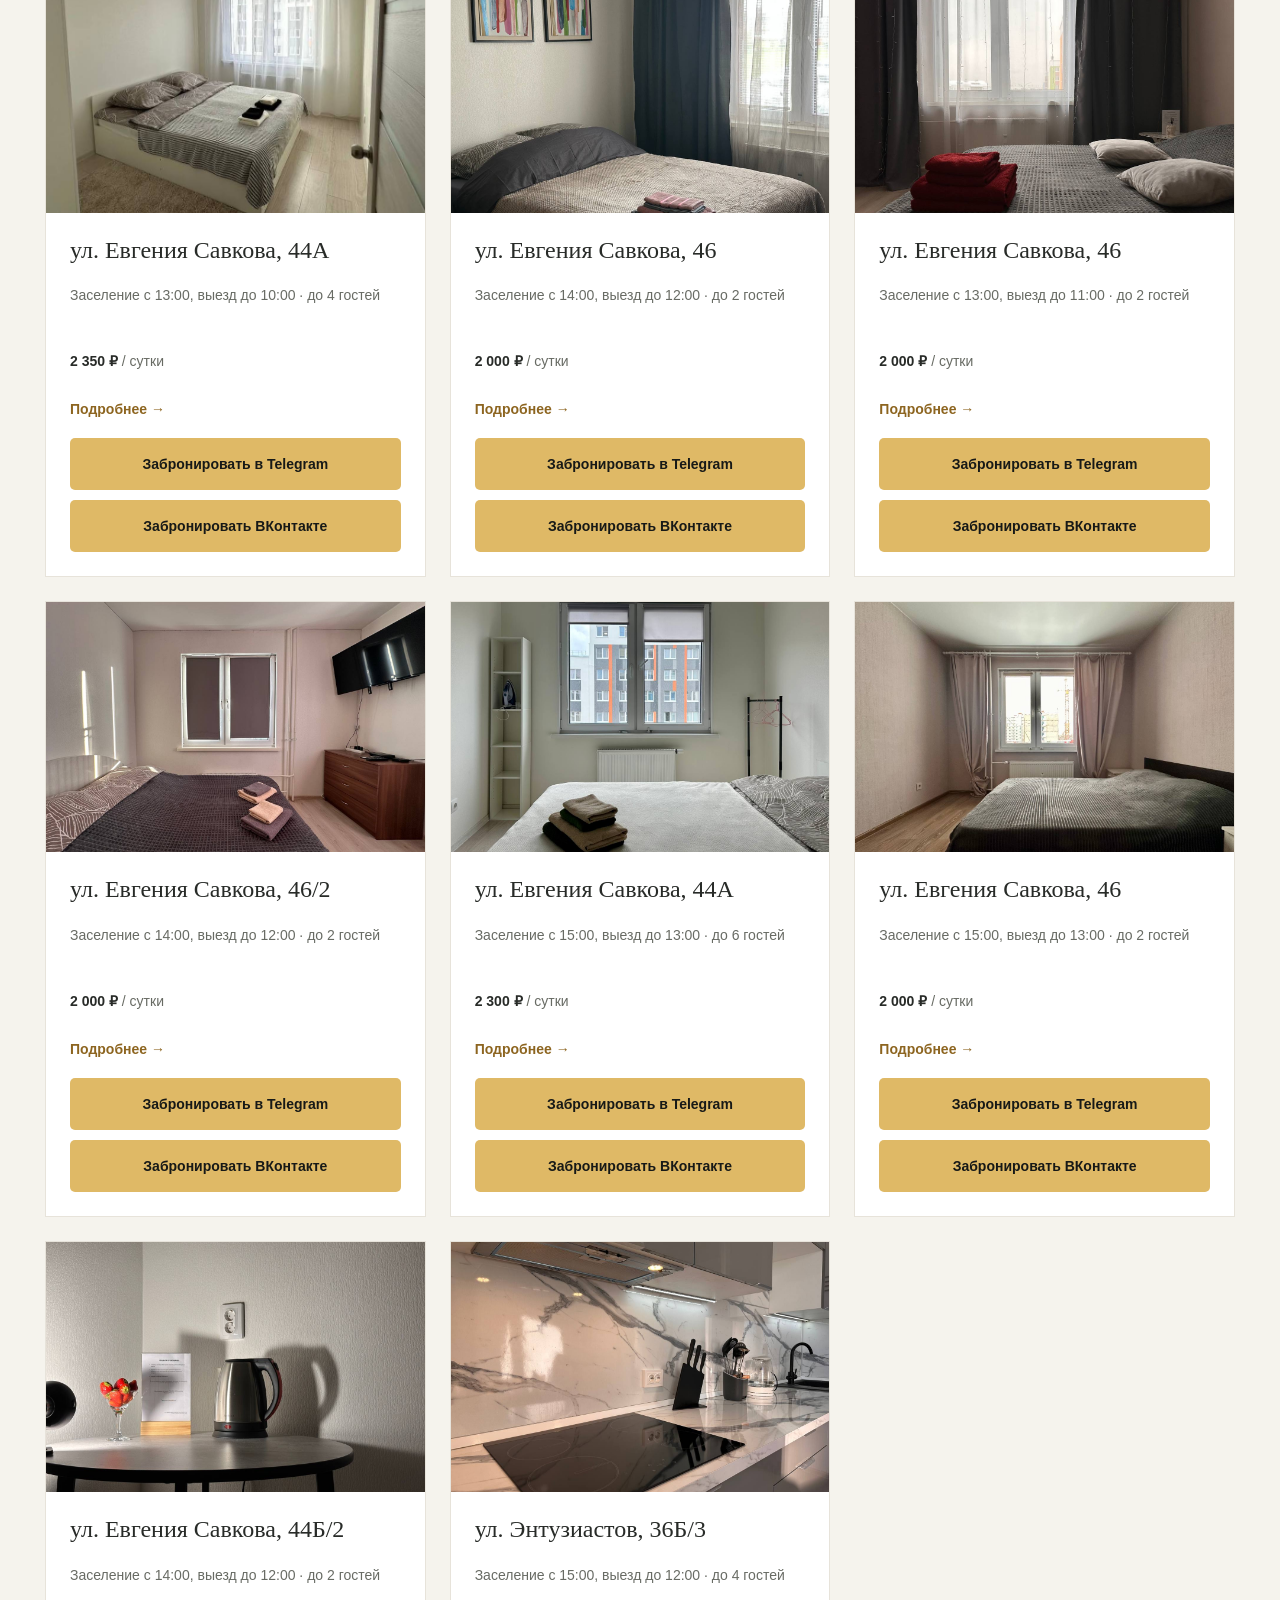
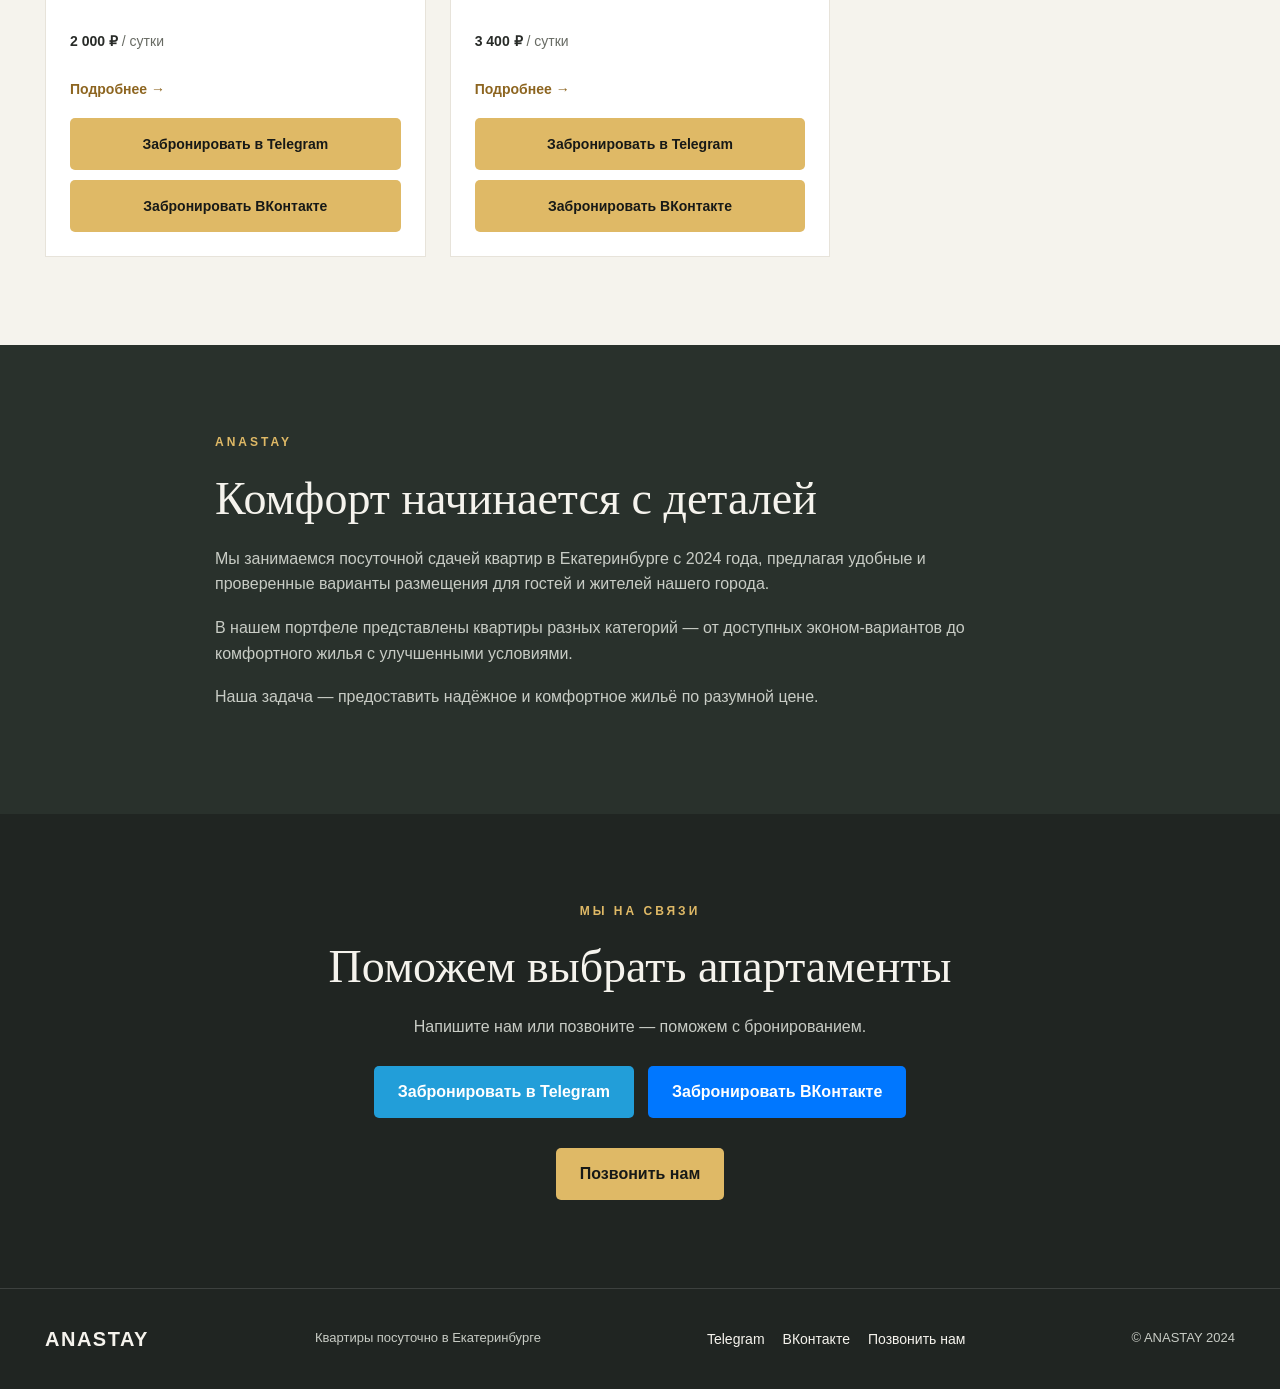
==== commit bea8fc16: "Update index.html" ====
--- a/index.html
+++ b/index.html
@@ -5,19 +5,17 @@
   <meta charset="UTF-8">
   <meta name="viewport" content="width=device-width, initial-scale=1">
   <meta name="theme-color" content="#202522">
-  <meta name="description" content="ANASTAY APART — квартиры посуточно в Екатеринбурге. Выбирайте апартаменты и бронируйте напрямую.">
+  <meta name="description" content="ANASTAY — квартиры посуточно в Екатеринбурге. Выбирайте апартаменты и бронируйте напрямую.">
   <title>ANASTAY — квартиры посуточно в Екатеринбурге</title>
   <link rel="icon" href="logo.png">
   <link rel="stylesheet" href="style.css?v=6">
 </head>
 <body>
 
-<header class="header">
-  <div class="container header__inner">
-    <a class="logo" href="./">
-      <img src="logo.png" alt="ANASTAY APART">
-      <span class="logo__text">ANASTAY <span>APART</span></span>
-    </a>
+<a class="logo" href="./">
+  <img src="logo.png" alt="ANASTAY">
+  <span class="logo__text">ANASTAY</span>
+</a>
 
     <nav class="nav">
       <a href="#apartments">Апартаменты</a>
